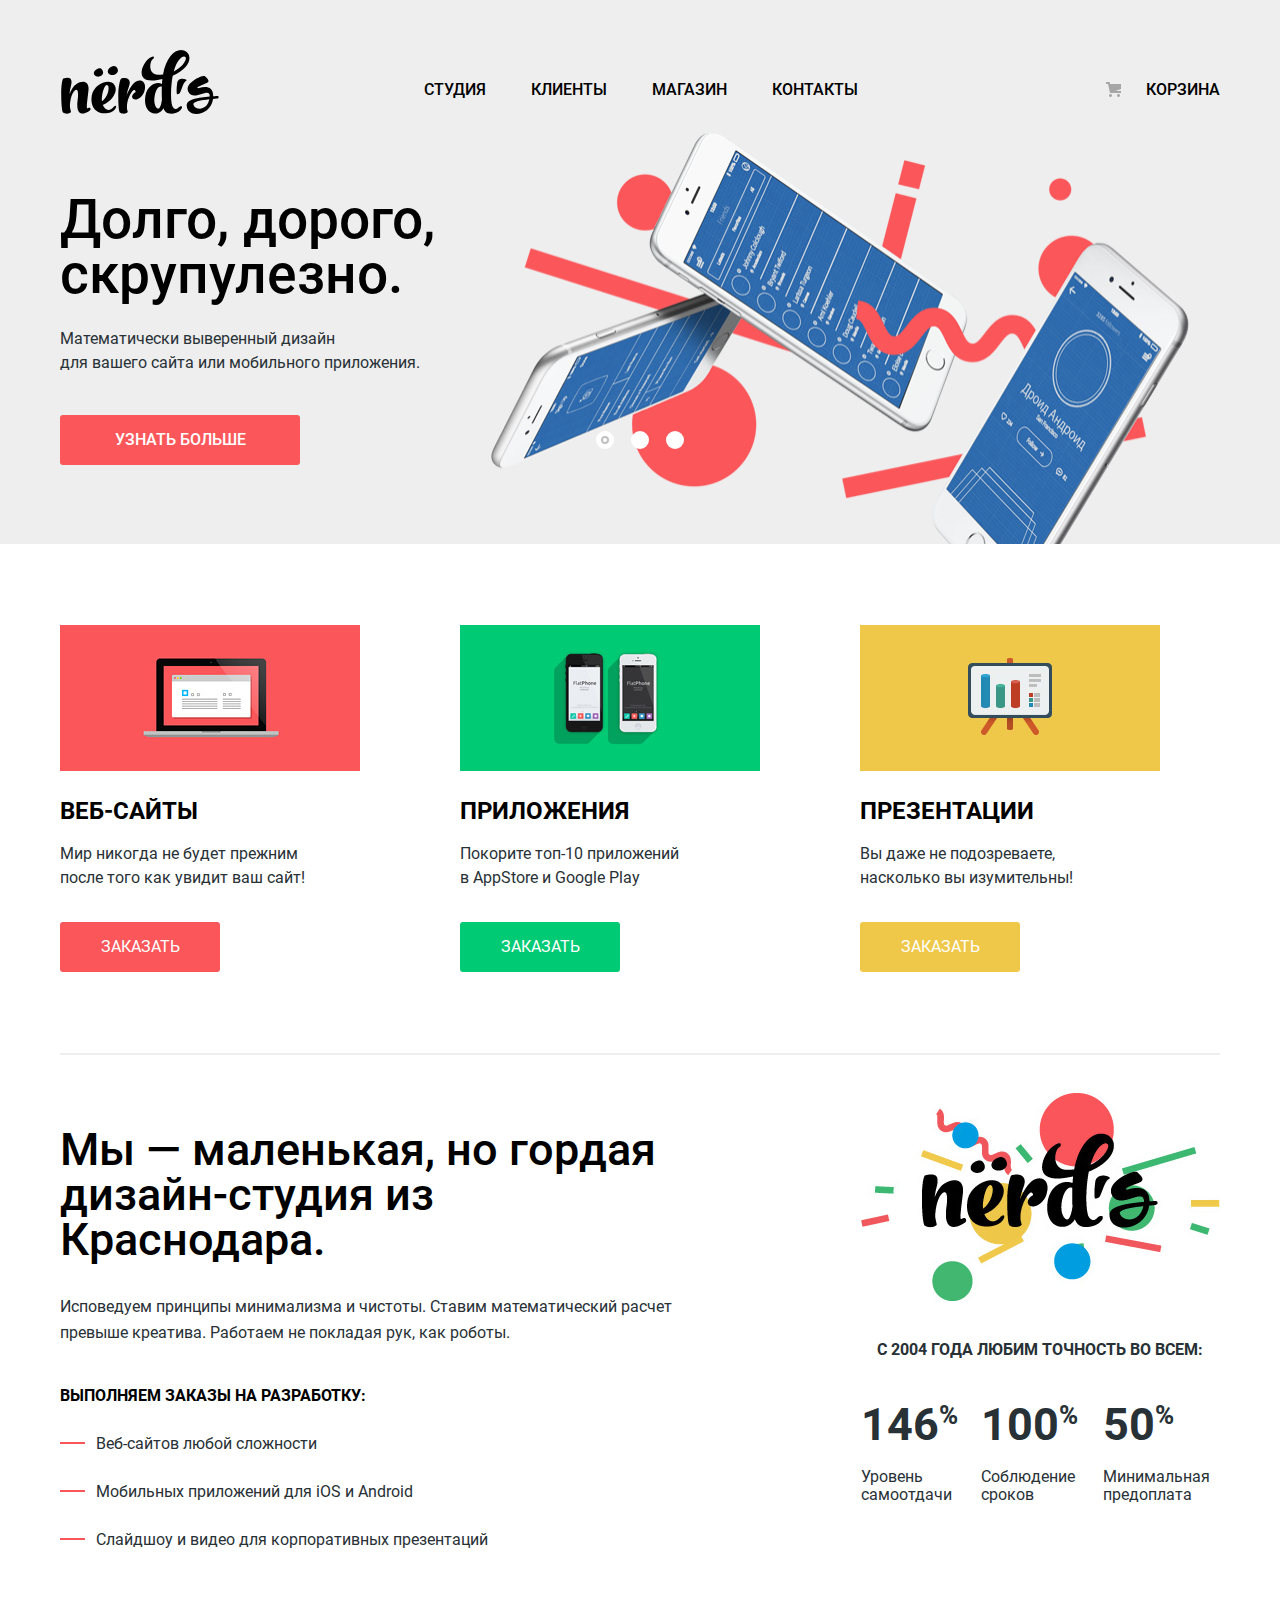
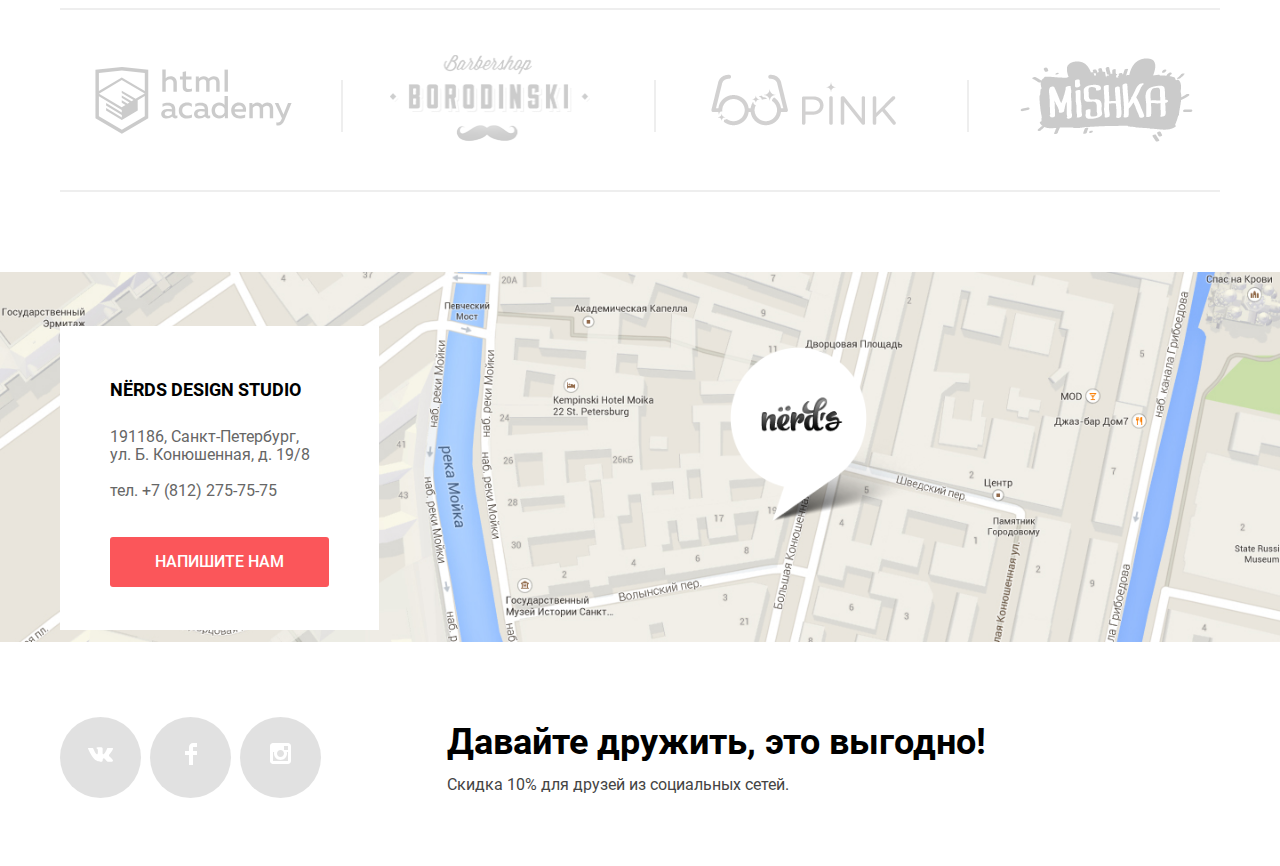
==== index.html @ ed4d8aa2 "Доступная разметка главной страницы (доработка по замечаниям)" ====
<!DOCTYPE html>
<html class="page" lang="ru">

<head>
  <meta charset="utf-8">
  <title>Дизайн-студия Нёрдс</title>
  <link rel="stylesheet" href="css/normalize.css">
  <link rel="stylesheet" href="css/style.css">
  <link rel="icon" href="favicon.ico">
  <link rel="icon" href="img/icons/icon.svg" type="image/svg+xml">
  <link rel="apple-touch-icon" href="img/icons/apple.png">
  <link rel="manifest" href="manifest.webmanifest">

</head>

<body class="page-body">

  <header class="main-header">
    <div class="container">
      <nav class="main-navigation">
        <a class="logo-nerds">
          <img class="logo-nerds-image" src="img/nerds-logo.svg" width="160" height="65"
            alt="Логотип дизайн-студии Нёрдс" />
        </a>
        <ul class="navigation-list">
          <li class="navigation-item">
            <a class="navigation-item-link" href="index.html">Студия</a>
          </li>
          <li class="navigation-item">
            <a class="navigation-item-link" href="blank.html">Клиенты</a>
          </li>
          <li class="navigation-item">
            <a class="navigation-item-link" href="catalog.html">Магазин</a>
          </li>
          <li class="navigation-item">
            <a class="navigation-item-link" href="blank.html">Контакты</a>
          </li>
        </ul>
        <div class="user-basket">
          <a class="navigation-item-link" href="blank.html">
            Корзина
          </a>
        </div>
      </nav>
    </div>
  </header>

  <main class="main-content">
    <h1 class="visually-hidden">Дизайн-студия Нёрдс</h1>
    <div class="feature-wrapper">
      <section class="container feature-container">
        <h2 class="visually-hidden">Преимущества</h2>
        <ul class="feature-list">
          <li class="feature-item">
            <div class="feature-context">
              <p class="feature-motto">
                Долго, дорого, скрупулезно.</p>
              <p class="feature-mission">
                Математически выверенный дизайн <br />
                для вашего сайта или мобильного приложения.</p>
              <div class="feature-button">
                <a class="feature-button-link" href="#">Узнать больше</a>
              </div>
            </div>
            <img class="feature-image" src="img/main/slide1.png" width="760" height="430"
              alt="Смартфоны на фоне красной графики" />
          </li>
          <li class="feature-item visually-hidden">
            <div class="feature-context">
              <p class="feature-motto">
                Любим математику как никто другой</p>
              <p class="feature-mission">
                Никакого креатива, только математические формулы <br />
                для расчета идеальных пропорций</p>
              <div class="feature-button">
                <a class="feature-button-link" href="#">
                  Узнать больше
                </a>
              </div>
            </div>
            <img class="feature-image" src="img/main/slide2.png" width="760" height="430"
              alt="Планшеты на фоне красной графики" />
          </li>
          <li class="feature-item visually-hidden">
            <div class="feature-context">
              <p class="feature-motto">
                Только ночь, только хардкор</p>
              <p class="feature-mission">
                Работать днем, как все? Мы против этого. <br />
                Ближе к полуночи работа только начинается.</p>
              <div class="feature-button">
                <a class="feature-button-link" href="#">
                  Узнать больше
                </a>
              </div>
            </div>
            <img class="feature-image" src="img/main/slide3.png" width="760" height="430"
              alt="Смартфон и планшет на фоне красной графики" />
          </li>
        </ul>
        <div class="slider-control">
          <button class="slider-button slider-button-current" type="button" aria-label="slide1"></button>
          <button class="slider-button" type="button" aria-label="slide2"></button>
          <button class="slider-button" type="button" aria-label="slide3"></button>
        </div>
      </section>
    </div>
    <section class="services container">
      <h2 class="visually-hidden">Наши услуги</h2>
      <ul class="service-list">
        <li class="service-item">
          <img class="service-image" src="img/main/illustration-1.png" width="300" height="146"
            alt="Монитор на красном фоне" />
          <h3 class="service-item-title">Веб-сайты</h3>
          <p class="service-result">
            Мир никогда не будет прежним <br />
            после того как увидит ваш сайт!</p>
          <a class="servise-button service-button-red" href="#">
            Заказать
          </a>
        </li>
        <li class="service-item">
          <img class="service-image" src="img/main/illustration-2.png" width="300" height="146"
            alt="Смартфоны на зеленом фоне" />
          <h3 class="service-item-title">Приложения</h3>
          <p class="service-result">
            Покорите топ-10 приложений <br />
            в AppStore и Google Play</p>
          <a class="servise-button service-button-green" href="#">
            Заказать
          </a>
        </li>
        <li class="service-item">
          <img class="service-image" src="img/main/illustration-3.png" width="300" height="146"
            alt="Флипчарт на желтом фоне" />
          <h3 class="service-item-title">Презентации</h3>
          <p class="service-result">
            Вы даже не подозреваете,<br />
            насколько вы изумительны!
          </p>
          <a class="servise-button service-button-yellow" href="#">
            Заказать
          </a>
        </li>
      </ul>
    </section>
    <section class="about-us container">
      <h2 class="visually-hidden">О нас</h2>
      <div class="about-us-information">
        <p class="about-us-discription">
          Мы — маленькая, но гордая дизайн-студия из Краснодара.</p>
        <p class="about-us-principles">
          Исповедуем принципы минимализма и чистоты. Ставим математический расчет
          превыше креатива. Работаем не покладая рук, как роботы.</p>
        <h2 class="about-us-services-title">Выполняем заказы на разработку:</h2>
        <ul class="about-us-service-list">
          <li class="about-us-service-item">
            Веб-сайтов любой сложности</li>
          <li class="about-us-service-item">
            Мобильных приложений для iOS и Android</li>
          <li class="about-us-service-item">
            Слайдшоу и видео для корпоративных презентаций</li>
        </ul>
      </div>
      <div class="assurances">
        <h2 class="visually-hidden">Мы гарантируем</h2>
        <img class="assurances-image" src="img/main/nerds-illustration.png" width="360" height="208"
          alt="Nёrds на фоне разноцветных блоков" />
        <table class="assurances-table">
          <caption class="assurances-legend">
            С 2004 года любим точность во всем:
          </caption>
          <tr class="assurances-value">
            <td>146<span class="assurances-sup">%</span></td>
            <td>100<span class="assurances-sup">%</span></td>
            <td>50<span class="assurances-sup">%</span></td>
          </tr>
          <tr class="assurances-item">
            <td>Уровень самоотдачи</td>
            <td>Соблюдение сроков</td>
            <td>Минимальная предоплата</td>
          </tr>
        </table>
      </div>
    </section>
    <section class="partners container">
      <h2 class="visually-hidden">Наши партнёры</h2>
      <ul class="partners-list">
        <li class="partners-item">
          <a class="logo-partners" href="https://htmlacademy.ru/intensive/htmlcss"><img src="img/main/logo_1.svg"
              width="199" height="67" alt="Логотип HTMLAcademy" />
          </a>
        </li>
        <li class="partners-item">
          <a class="logo-partners" href="#"><img src="img/main/logo-2.jpg" width="200" height="90"
              alt="Логотип Barbershop" />
          </a>
        </li>
        <li class="partners-item">
          <a class="logo-partners" href="#"><img src="img/main/logo-3.jpg" width="185" height="52"
              alt="Логотип Pink App" />
          </a>
        </li>
        <li class="partners-item">
          <a class="logo-partners" href="#"><img src="img/main/logo-4.jpg" width="173" height="84"
              alt="Логотип Mishka" />
          </a>
        </li>
      </ul>
    </section>
  </main>

  <footer class="page-footer">
    <section class="map">
      <h2 class="visually-hidden">Как нас найти</h2>
      <div class="container map-contacts">
        <div class="contacts">
          <h3 class="contacts-title">Nёrds Design Studio</h3>
          <address class="contacts-adress">
            191186, Санкт-Петербург,<br /> ул. Б. Конюшенная, д. 19/8
          </address>
          <a class="contacts-phone-number" href="tel:+78122757575">
            тел. +7 (812) 275-75-75
          </a>
          <div class="contacts-button">
            <a class="contacts-button-link" href="#">
              Напишите нам
            </a>
          </div>
        </div>
      </div>
      <div class="map-image-wrapper">
        <img class="map-image-view" src="img/main/map.png" width="1440" height="416"
          alt="191186 Санкт-Петербург, ул. Б. Конюшенная, д. 19/8" />
        <img class="map-image-marker" src="img/main/map-marker.png" width="231" height="190"
          alt="Маркер местоположения" />
      </div>
    </section>
    <section class="friendship container">
      <ul class="social-list">
        <li class="social-item">
          <div class="social-icon-wrapper">
            <a class="social-icon" href="#">
              <img src="img/main/vk-icon.svg" width="26" height="15" alt="VKontakte" />
            </a>
          </div>
        </li>
        <li class="social-item">
          <div class="social-icon-wrapper">
            <a class="social-icon" href="#">
              <img src="img/main/fb-icon.svg" width="12" height="22" alt="Facebook" />
            </a>
          </div>
        </li>
        <li class="social-item">
          <div class="social-icon-wrapper">
            <a class="social-icon" href="#">
              <img src="img/main/insta-icon.svg" width="21" height="21" alt="Instagram" />
            </a>
          </div>
        </li>
      </ul>
      <div class="friendship-offer">
        <h2 class="visually-hidden">Давайте дружить!</h2>
        <p class="friendship-motto">
          Давайте дружить, это выгодно!</p>
        <p class="friendship-discount">
          Скидка 10% для друзей из социальных сетей.</p>
      </div>
    </section>
  </footer>

  <section class="modal modal-feedback visually-hidden">
    <h2 class="feedback-title">Напишите нам</h2>
    <form class="feedback-form" method="post" action="#">
      <p class="feedback-item">
        <label for="feedback-name" class="label-feedback-field">
          Ваше имя:
        </label>
        <input class="feedback-field" type="text" name="name" id="feedback-name" placeholder="Имя Фамилия" />
      </p>
      <p class="feedback-item">
        <label for="feedback-email" class="label-feedback-field">
          Ваш email:</label>
        <input class="feedback-field" type="email" name="email" id="feedback-email" placeholder="email@example.com" />
      </p>
      <label for="feedback-letter" class="label-feedback-field">
        Текст письма:
      </label>
      <textarea class="feedback-textarea" name="feedback-text" id="feedback-letter">
        В свободной форме
      </textarea>
      <input class="button-feedback-send" type="submit" value="Отправить">
    </form>
    <button class="modal-close" type="button">
      <span class="visually-hidden">
        Закрыть
      </span>
    </button>
  </section>

</body>

</html>
---- css/style.css ----
@font-face {
  font-family: Roboto;
  src: url("../fonts/roboto.woff2")format("woff2"), url("../fonts/roboto.woff")format("woff");
  font-weight: 400;
  font-style: normal;
}

@font-face {
  font-family: Roboto;
  src: url("../fonts/robotobold.woff2")format("woff2"), url("../fonts/robotobold.woff")format("woff");
  font-weight: 700;
  font-style: normal;
}

@font-face {
  font-family: Roboto;
  src: url("../fonts/robotomedium.woff2")format("woff2"), url("../fonts/robotomedium.woff")format("woff");
  font-weight: 500;
  font-style: normal;
}

/*variables*/

:root {
  --basic-black: #000000;
  --basic-white: #ffffff;

  --basic-grey: #eeeeee;
  --main-content: #283136;
  --footer-content: #444444;
  --map-content: #666666;
  --selection-grey: #4d4d4d;
  --hover-grey: #dfdfdf;
  --active-grey: #d5d5d5;
  --icon-social: #e1e1e1;
  --icon-grey: #a6a6a6;
  --icon-active-grey: #231f20;
  --active-item: #dbdbdb;
  --shaddow-grey: #d7dcdf;
  --forms-grey: #d7dcde;
  --forms-grey-hover: #b4b9bb;
  --dark-shaddow-grey: #ababab;
  --button-border-grey: #c1c1c1;
  --background-grey: #f2f2f2;


  --basic-black-opacity-06: rgba(0, 0, 0, 0.6);
  --basic-black-opacity-03: rgba(0, 0, 0, 0.3);
  --basic-black-opacity-01: rgba(0, 0, 0, 0.1);
  --basic-white-opacity-06: rgba(255, 255, 255, 0.6);
  --basic-white-opacity-03: rgba(255, 255, 255, 0.3);
  --selection-grey-opacity-01: rgba(77, 77, 77, 0.1);
  --selection-grey-opacity-04: rgba(77, 77, 77, 0.4);
  --selection-grey-opacity-012: rgba(77, 77, 77, 0.12);
  --main-content-opaciti-04: rgba(40, 49, 54, 0.4);
  --button-shaddow: rgba(0, 1, 1, 0.1);
  --popup-shaddow: rgba(0, 0, 0, 0.4);
  --filter-shaddow: rgba(0, 0, 0, 0.15);

  --basic-red: #fb565a;
  --hover-red: #e74246;
  --active-red: #d7373b;

  --basic-green: #00ca74;
  --hover-green: #00bc6c;
  --active-green: #00aa62;

  --basic-yellow: #efc849;
  --hover-yellow: #eab534;
  --active-yellow: #e5a722;
}

/*global*/

.page {
  height: 100%;
}

.page-body {
  font-family: Roboto, Arial, sans-serif;
  font-size: 16px;
  line-height: 24px;
  font-weight: 400;
  color: var(--main-content);
  min-height: 100%;
  background-color: var(--basic-white);
  display: grid;
  grid-template-rows: min-content 1fr min-content;
  align-content: start;
}

.container {
  width: 1160px;
  margin: 0 auto;
  padding: 0;
  position: relative;
}

.visually-hidden {
  position: absolute;
  width: 1px;
  height: 1px;
  margin: -1px;
  border: 0;
  padding: 0;
  white-space: nowrap;
  clip-path: inset(100%);
  clip: rect(0 0 0 0);
  overflow: hidden;
}

.invisible {
  display: none;
}

/*header*/

.main-header {
  background-color: var(--basic-grey);
}
.main-navigation {
  display: flex;
  flex-wrap: wrap;
  justify-content: space-between;
  min-height: 110px;
  font-weight: 500;
  font-size: 16px;
  line-height: 30px;
  text-transform: uppercase;
  text-decoration: none;
  color: var(--basic-black);
}

.logo-nerds {
  object-fit: contain;
  padding-top: 49px;
}

.logo-nerds-image {
  display: block;
  margin: 0;
  padding: 0;
}

.logo-nerds:hover {
  opacity: 0.7;
}

.logo-nerds:active {
  opacity: 0.3;
}

.navigation-list {
  list-style: none;
  padding: 0;
  margin: 0;
  display: flex;
  flex-wrap: wrap;
  min-width: 440px;
  justify-content: center;
}

.navigation-item {
  display: flex;
  margin-top: 75px;
  margin-right: 45px;
  height: 30px;
  padding-bottom: 13px;
  position: relative;
  box-sizing: border-box;
}

.user-basket {
  display: flex;
  margin-top: 75px;
  position: relative;
  padding-left: 40px;
}

.navigation-item-current {
  border-bottom: 2px solid var(--basic-red);
}

.navigation-item-link {
  text-decoration: inherit;
  color: inherit;
}

.navigation-item-link:hover {
  color: var(--basic-red);
}

.navigation-item-link:active {
  color: var(--basic-black);
  opacity: 0.3;
}

.user-basket::before {
  content: "";
  display: block;
  width: 15px;
  height: 15px;
  background-image: url("../img/main/basket-icon.svg");
  background-repeat: no-repeat;
  position: absolute;
  left: 0;
  top: 7px;
}

/*footer*/

.map-contacts {
  position: relative;
  z-index: 3;
}
.contacts {
  position: absolute;
  width: 219px;
  height: 208px;
  background-color: var(--basic-white);
  margin: 54px 0px;
  padding: 49px 50px 47px;
  line-height: 18px;
}

.contacts-title {
  color: var(--basic-black);
  font-weight: 700;
  font-size: 18px;
  line-height: 30px;
  text-transform: uppercase;
  margin: 0;
}

.contacts-adress {
  font-family: inherit;
  font-style: inherit;
  font-weight: inherit;
  font-size: inherit;
  margin: 23px 0 18px;
  color: var(--map-content);
}

.contacts-phone-number {
  color: var(--map-content);
  text-decoration: none;
}

.contacts-button {
  width: 219px;
  height: 50px;
  background-color: var(--basic-red);
  border-radius: 3px;
  display: flex;
  justify-content: center;
  align-items: center;
  margin: 37px 0 47px;
}

.contacts-button-link {
  font-weight: 500;
  line-height: 18px;
  color: var(--basic-white);
  text-decoration: none;
  text-transform: uppercase;
}

.contacts-button:hover {
  background-color: var(--hover-red);
}

.contacts-button:active {
  background-color: var(--active-red);
  box-shadow: inset 0px 3px 0px var(--button-shaddow);
}

.contacts-button:active .contacts-button-link {
  opacity: 0.3;
}

.map-image-view {
  width: 100%;
  height: auto;
}

.map-image-wrapper {
  position: relative;
}

.map-image-marker {
  width: 16%;
  height: 46%;
  position: absolute;
  z-index: 5;
  left: 57%;
  top: 20%;
}

.friendship {
  min-height: 217px;
  display: grid;
  grid-template-columns: 1fr 2fr;
}

.social-list {
  list-style: none;
  margin: 0;
  padding: 68px 0;
  display: flex;
  justify-content: flex-start;
  align-items: center;
}

.social-icon-wrapper {
  width: 81px;
  height: 81px;
  margin-right: 9px;
  border-radius: 50%;
  background-image: linear-gradient(0deg, var(--icon-social), var(--icon-social));
  display: flex;
  justify-content: center;
  align-items: center;
}

.social-icon-wrapper:hover {
  background-image: linear-gradient(0deg, var(--hover-red), var(--hover-red));
}

.social-icon-wrapper:active {
  background-image:linear-gradient(0deg, var(--active-red), var(--active-red));
  box-shadow: inset 0px 3px 0px var(--button-shaddow);
}

.social-icon-wrapper:active .social-icon {
  opacity: 0.3;
}

.friendship-motto {
  color: var(--basic-black);
  font-weight: 700;
  font-size: 36px;
  line-height: 36px;
  margin: 75px 0 10px;
}

.friendship-discount {
  color: var(--footer-content);
  line-height: 18px;
}

/*modal*/

.modal {
  position: fixed;
  top: 0;
  right: 0;
  bottom: 0;
  left: 0;
  margin: auto;
  color: var(--footer-content);
  background-color: var(--basic-white);
  box-shadow: 0px 20px 40px var(--popup-shaddow);
  z-index: 15;
  box-shadow: 0px 20px 40px var(--popup-shaddow);
  width: 30%;
  height: 30%;
}

/*modal-feedback*/

.modal-feedback {
  width: 960px;
  height: 590px;
  bottom: 180px;
  top: auto;
}

.feedback-title {
  font-weight: 700;
  font-size: 45px;
  line-height: 53px;
  color: var(--basic-black);
  margin: 63px 0 37px 100px;
}

.feedback-form {
  margin: 0 99px 84px 100px;
  display: flex;
  flex-wrap: wrap;
  position: relative;
}

.feedback-item {
  width: 360px;
  height: 77px;
  margin: 0 40px 34px 0;
  display: flex;
  flex-wrap: wrap;
}

.feedback-item:nth-child(even) {
  margin-right: 0;
}

.label-feedback-field {
  font-family: inherit;
  font-size: inherit;
  font-weight: 700;
  line-height: 18px;
  color: var(--basic-black);
  margin-bottom: 9px;
}

.feedback-field {
  width: 360px;
  height: 50px;
  padding-left: 16px;
}

.feedback-textarea {
  width: 760px;
  height: 118px;
  padding: 16px;
}

.feedback-field, .feedback-textarea {
  color: var(--footer-content);
  opacity: 0.5;
  border: 2px solid var(--forms-grey);
  box-sizing: border-box;
  border-radius: 3px;
}

.feedback-field:hover,
.feedback-textarea:hover {
  border-color: var(--forms-grey-hover);
  opacity: 0.5;
}

.feedback-field:focus,
.feedback-textarea:focus {
  border-color: var(--basic-black);
  opacity: 1;
}

.feedback-field:invalid,
.feedback-textarea:invalid {
  border-color: var(--hover-red);
  color: var(--hover-red);
  opacity: 1;
}

.button-feedback-send {
  width: 259px;
  height: 50px;
  background-color: var(--basic-red);
  border: none;
  border-radius: 3px;
  display: flex;
  justify-content: center;
  margin-top: 47px;
  font-weight: 500;
  color: var(--basic-white);
  text-transform: uppercase;
}

.button-feedback-send:hover {
  border: none;
  background-color: var(--hover-red);
}

.button-feedback-send:active {
  border: none;
  background-color: var(--active-red);
  box-shadow: inset 0px 3px 0px var(--button-shaddow);
}

.modal-close {
  width: 21px;
  height: 21px;
  position: absolute;
  top: 54px;
  right: 90px;
  border: none;
  background-color: var(--basic-white);
  background-image: url("../img/main/close-cross.svg");
  opacity: 0.3;
}

.modal-close:hover {
  opacity: 1;
}

.modal-close:active {
  opacity: 0.3;
}

/*main-page*/

/*section-feature*/

.feature-wrapper {
  background-color: var(--basic-grey);
}

.feature-list {
  list-style: none;
  margin: 0;
  padding: 0;
}

.feature-item {
  display: grid;
  grid-template-columns: 397px 760px;
}

.feature-context {
  z-index: 5;
}

.feature-motto {
  width: 520px;
  height: 110px;
  color: var(--basic-black);
  font-weight: 500;
  font-size: 55px;
  line-height: 55px;
  margin-top: 78px;
  margin-bottom: 25px;
}

.feature-mission {
  width: 420px;
}

.feature-button {
  width: 240px;
  height: 50px;
  border-radius: 3px;
  display: flex;
  color: var(--basic-white);
  text-transform: uppercase;
  background-color: var(--basic-red);
  margin-top: 40px;
}

.feature-button:hover {
  background-color: var(--hover-red);
}

.feature-button:active {
  background-color: var(--active-red);
  box-shadow: inset 0px 3px 0px var(--button-shaddow);
}

.feature-button:active .feature-button-link {
  opacity: 0.3;
}

.feature-button-link {
  font-weight: 500;
  line-height: 18px;
  color: var(--basic-white);
  text-decoration: none;
  margin: auto;
}

.feature-image {
  display: block;
}

.slider-control {
  display: flex;
  flex-wrap: wrap;
  position: absolute;
  left: 536px;
  bottom: 95px;
  min-width: 88px;
  height: 18px;
}

.slider-button {
  width: 18px;
  height: 18px;
  border-radius: 50%;
  display: flex;
  background-color: var(--basic-white);
  border: none;
  border-radius: 50%;
  cursor: pointer;
  border-radius: 50%;
  cursor: pointer;
  margin-right: 17px;
  padding: 0;
}

.slider-button-current::before {
  content: "";
  width: 8px;
  height: 8px;
  border: 2px solid var(--button-border-grey);
  box-sizing: border-box;
  border-radius: 50%;
  margin: auto;
}

/*section-services*/

.services {
  padding: 81px 0;
  border-bottom: 2px solid var(--basic-grey);
}

.service-list {
  list-style: none;
  margin: 0;
  padding: 0;
  display: grid;
  column-gap: 40px;
  grid-template-columns: 1fr 1fr 1fr;
}

.service-item-title {
  color: var(--basic-black);
  font-weight: 700;
  font-size: 24px;
  line-height: 30px;
  text-transform: uppercase;
  margin: 18px 0 16px;
}

.service-result {
  width: 255px;
  height: 48px;
}

.servise-button {
  width: 160px;
  height: 50px;
  margin-top: 32px;
  border-radius: 3px;
  display: flex;
  color: var(--basic-white);
  text-transform: uppercase;
  text-decoration: none;
  justify-content: center;
  align-items: center;
}

.service-button-red {
  background-color: var(--basic-red);
}

.service-button-red:hover {
  background-color: var(--hover-red);
}

.service-button-red:active {
  background-color: var(--active-red);
  color: var(--basic-white-opacity-03);
  box-shadow: inset 0px 3px 0px var(--button-shaddow);
}

.service-button-green {
  background-color: var(--basic-green);
}

.service-button-green:hover {
  background-color: var(--hover-green);
}

.service-button-green:active {
  background-color: var(--active-green);
  color: var(--basic-white-opacity-03);
  box-shadow: inset 0px 3px 0px var(--button-shaddow);
}

.service-button-yellow {
  background-color: var(--basic-yellow);
}

.service-button-yellow:hover {
  background-color: var(--hover-yellow);
}

.service-button-yellow:active {
  background-color: var(--active-yellow);
  color: var(--basic-white-opacity-03);
  box-shadow: inset 0px 3px 0px var(--button-shaddow);
}

/*section-about-us*/

.about-us {
  display: grid;
  grid-template-columns: 650px 360px;
  column-gap: 150px;
  border-bottom: 2px solid var(--basic-grey);
}

.about-us-information {
  padding: 72px 0 32px;
}

.about-us-discription {
  font-weight: 500;
  font-size: 45px;
  line-height: 45px;
  color: var(--basic-black);
  margin: 0;
}

.about-us-principles {
  width: 646px;
  margin-top: 32px;
  line-height: 26px;
}

.about-us-services-title {
  font-weight: 700;
  text-transform: uppercase;
  font-size: inherit;
  line-height: inherit;
  color: var(--basic-black);
  margin: 38px 0 24px;
}

.about-us-service-list {
  list-style: none;
  margin: 0;
  padding: 0;
}

.about-us-service-item {
  position: relative;
  margin-left: 36px;
  margin-bottom: 24px;
}

.about-us-service-item::before {
  content: "";
  display: block;
  width: 25px;
  height: 2px;
  background-color: var(--basic-red);
  position: absolute;
  left: -36px;
  top: 10px;
}

.assurances {
  padding: 38px 0 74px;
}

.assurances-table {
  border-collapse: collapse;
}

.assurances-table td:nth-child(2){
  padding-left: 16px;
}

.assurances-table td:nth-child(3){
  padding-left: 20px;}

.assurances-item td {
  padding-top: 10px;
}

.assurances-legend {
  font-weight: 700;
  text-transform: uppercase;
  margin: 30px 0 30px;
}

.assurances-value {
  font-weight: 700;
  font-size: 45px;
  line-height: 64px;
}

.assurances-sup {
  vertical-align: super;
  font-size: 26px;
  line-height: 40px;
}

.assurances-item {
  line-height: 18px;
}

/*section-partners*/

.partners {
  border-bottom: 2px solid var(--basic-grey);
  margin-bottom: 80px;
}


.partners-list {
  list-style: none;
  margin: 0;
  padding: 0;
  display: grid;
  grid-template-columns: 266px 298px 298px 279px;
  grid-template-rows: 180px;
  column-gap: 15px;
}

.partners-item {
  display: flex;
  position: relative;

}

.logo-partners img {
  display: block;
}

.logo-partners {
  margin: auto;
  opacity: 0.2;
}

.logo-partners:hover {
  opacity: 1;
}

.logo-partners:active {
  opacity: 0.1;
}

.partners-item:not(:first-child)::before {
  content: "";
  display: block;
  width: 2px;
  height: 52px;
  background-color: var(--basic-grey);
  margin: auto;
  position: absolute;
  top: 70px
}


/*catalog-page*/

.catalog-title {
  background-color: var(--basic-grey);
  margin: 0;
  text-align: center;
  padding-top: 72px;
  padding-bottom: 108px;
  font-weight: 500;
  font-size: 55px;
  line-height: 55px;
  color: var(--basic-black);
}

.catalog-wrapper {
  display: grid;
  grid-template-columns: auto 760px;
}

/*section-filtres*/

.filters {
  grid-row: 1 /3;
  width: 260px;
}

.filter-field {
  border: none;
  margin: 0;
  padding: 0;
}

.filter-title {
font-weight: 700;
font-size: 18px;
line-height: 30px;
text-transform: uppercase;
color: var(--basic-black);
margin: 0;
padding: 0;
}

.filter-price {
  margin-top: 55px;
  display: flex;
  flex-wrap: wrap;
}

.price-range {
  width: 260px;
  height: 80px;
  margin: 48px 0 14px;
  background-color: var(--basic-grey);
  border-radius: 3px;
  position: relative;
}

.price-scale {
  width: 205px;
  height: 2px;
  background-color: var(--shaddow-grey);
  position: absolute;
  left: 33px;
  top: 39px;
}

.price-bar {
  width: 138px;
  height: 2px;
  background-color: var(--basic-green);
}

.toggle {
  width: 4px;
  height: 4px;
  background-color: var(--icon-grey);
  border: 8px solid var(--basic-white);
  border-radius: 50%;
  box-shadow: 0px 2px 1px var(--filter-shaddow);
  position: absolute;
  top: 30px;
  cursor: pointer;
}

.toggle-min {
  left: 18px;
}

.toggle-max {
  left: 160px;
}

.price-controls {
  margin-top: 14px;
  line-height: 22px;
  text-transform: uppercase;
  display: flex;
  justify-content: space-between;
  width: 100%;
}

.min-price,
.max-price {
  width: 80px;
  height: 38px;
  background-color: var(--basic-grey);
  border-radius: 3px;
  margin-left: 11px;
  text-align: center;
  border: 1px solid var(--basic-grey);
}

.filter-list {
  list-style: none;
  margin: 0;
  padding: 0;
  margin-top: 16px;
}

.filter-item {
  margin-left: 36px;
  margin-bottom: 20px;
  line-height: 20px;
  position: relative;
}

.filter-grid {
  margin-top: 54px;
}

.filter-features {
  margin-top: 27px;
}

.input-switch-radio + label::before {
  content: "";
  width: 25px;
  height: 25px;
  color: var(--selection-grey);
  opacity: 0.4;
  border: 4px solid var(--selection-grey);
  box-sizing: border-box;
  border-radius: 50%;
  position: absolute;
  left: -36px;
  top: -3px;
}

.input-switch-radio:checked + label::after {
  content: "";
  width: 9px;
  height: 9px;
  background-color: var(--selection-grey);
  opacity: 0.4;
  border-radius: 50%;
  position: absolute;
  left: -28px;
  top: 5px;
}

.input-switch-checkbox + label::before {
  content: "";
  width: 23px;
  height: 23px;
  color: var(--selection-grey);
  opacity: 0.4;
  border: 4px solid var(--selection-grey);
  border-radius: 3px;
  box-sizing: border-box;
  position: absolute;
  left: -36px;
  top: -3px;
}

.input-switch-checkbox:checked + label::after {
  content: "";
  width: 20px;
  height: 16px;
  background: url(../img/catalog/checkbox.svg);
  opacity: 0.4;
  position: absolute;
  left: -30px;
  top: -1px;
}

.input-switch:hover + label::before,
 .input-switch:hover + label::before{
  opacity: 1;
}

.input-switch + label {
  cursor: pointer;
}

.input-switch:checked + label::before,
.input-switch:checked + label::after {
  opacity: 0.4;
}

.input-switch:checked:hover + label::before,
.input-switch:checked:hover + label::after {
  opacity: 1;
}

.input-switch:focus + label::before,
.input-switch:focus + label::after {
  opacity: 1;
}

.input-switch:disabled + label  {
  color: var(--selection-grey);
  opacity: 0.3;
}

.filter-template-button {
  width: 100%;
  height: 50px;
  background-color: var(--basic-grey);
  font-weight: 500;
  line-height: 18px;
  text-transform: uppercase;
  color: var(--basic-black);
  border: none;
  border-radius: 3px;
  cursor: pointer;
}

.filter-template-button:hover {
  background-color: var(--hover-grey);
}

.filter-template-button:active {
  background-color: var(--active-grey);
  color: var(--basic-black-opacity-03);
  box-shadow: inset 0px 3px 0px var(--button-shaddow);
}

/*section-sorting*/

.sorting {
  display: flex;
  justify-content: space-between;
  margin: 55px 0 48px;
}
.sorting-title {
  font-weight: 700;
  font-size: 18px;
  line-height: 30px;
  text-transform: uppercase;
  color:  var(--basic-black);
  margin: 0;
  padding: 0;
}

.sorting-list {
  list-style: none;
  margin: 0;
  padding: 0;
  display: flex;
  align-items: center;
  justify-content: flex-start;
}

.sorting-item-type {
  text-decoration: none;
  font-size: 14px;
  line-height: 18px;
  text-transform: uppercase;
  color: var(--basic-black);
  margin-right: 25px;
  opacity: 0.3;
}

.sorting-item-type:hover {
  opacity: 0.6;
}

.sorting-item-type:active, .activ-type {
  opacity: 1;
}

.sorting-item:nth-child(4) {
  padding: 0 18px 0px 22px;
}

.sort-direction .sort-direction-path
{fill: var(--icon-grey);
  opacity: 0.3;
}

.sort-direction:hover .sort-direction-path
{fill: var(--icon-grey);
  opacity: 0.6;
}

.sort-direction:active .sort-direction-path,
.active-direction .sort-direction-path
{
  fill: var(--icon-active-grey);
  opacity: 1;
}

/*section-template*/

.template-list {
  list-style: none;
  margin: 0;
  padding: 0;
  display: flex;
  flex-wrap: wrap;
}

.template-item {
  margin-top: 40px;
  margin-bottom: 30px;
  width: 360px;
  height: 580px;
  position: relative;
}

.template-item:nth-of-type(odd) {
  margin-right: 40px;
}

.template-item-image {
  width: 100%;
  border: 1px solid var(--basic-black-opacity-01);
  display: block;
  box-sizing: border-box;
  background-color: var(--background-grey);
  border-bottom-left-radius: 5px;
  border-bottom-right-radius: 5px;
}

.template-item::before {
  content: "";
  display: block;
  margin: 0;
  padding: 0;
  width: 360px;
  height: 40px;
  background-image: url("../img/catalog/browser.svg");
  background-repeat: no-repeat;
  opacity: 0.12;
  position: absolute;
  top: -40px;
}

.template-item:hover .template-item-image,
.template-item:focus-within .template-item-image {
  border: none;
  filter: drop-shadow(0px 6px 15px rgba(0, 0, 0, 0.25))
}

.template-item:hover::before,
.template-item:focus-within::before {
    opacity: 1;
}

.template-item-info {
  display: none;
}

.template-item:hover .template-item-info,
.template-item:focus-within .template-item-info {
  max-width: 100%;
  max-height: 510px;
  display: block;
  background-color: var(--basic-grey);
  position: absolute;
  left: 0;
  bottom: 0;
  padding: 26px 53px 44px 52px;
  margin-bottom: 2px;
  cursor: default;
  text-align: center;
  line-height: 18px;
  color: var(--map-content);
  overflow: visible auto;
}

.item-info-link {
  text-decoration: none;
}

.template-item-title {
  font-weight: 700;
  font-size: 18px;
  line-height: 30px;
  text-align: center;
  text-transform: uppercase;
  color: var(--basic-black);
  margin: 0;
  margin-bottom: 12px;
}

.template-item-title:hover {
 color: var(--basic-red);
 cursor: pointer;
}

.template-item-title:active {
 color: var(--basic-black);
 opacity: 0.3;
 cursor: pointer;
}

.template-item-text {
  margin: 12px 0 32px;
}

.template-item-button {
  width: 200px;
  height: 50px;
  margin: 32px auto 0;
  background-color: var(--basic-red);
  border: none;
  border-radius: 3px;
  display: flex;
  justify-content: center;
  font-weight: 500;
  color: var(--basic-white);
  text-transform: uppercase;
  cursor: pointer;
}

.template-item-button:hover {
  border: none;
  background-color: var(--hover-red);
}

.template-item-button:active {
  border: none;
  background-color: var(--active-red);
  box-shadow: inset 0px 3px 0px var(--button-shaddow);
}

/*pagination*/

.pagination-list {
  list-style: none;
  display: flex;
  flex-wrap: wrap;
  margin: 25px 0 60px;
  padding: 0;
}

.pagination-item {
  width: 50px;
  height: 50px;
  margin-right: 11px;
  text-align: center;
  background-color: var(--basic-grey);
  border-radius: 3px;
  display: flex;
  cursor: pointer;
}

.pagination-item-next {
  width: 260px;
  margin-right: 0;
}

.page-current {
  border: 3px solid var(--active-item);
  box-sizing: border-box;
  background-color: var(--basic-white);
}

.pagination-link {
  margin: auto;
  text-decoration: none;
  text-transform: uppercase;
  color: var(--basic-black);
  font-weight: 500;
  line-height: 18px;
}

.pagination-item:hover {
  background-color: var(--hover-grey);
}

.pagination-item:active {
  background: var(--active-grey);
  box-shadow: inset 0px 3px 0px var(--button-shaddow);
}

.pagination-item:active .pagination-link {
  opacity: 0.3;
}

/*
* {
  outline: 1px solid rgba(255, 0, 0, 0.3);
}

*/
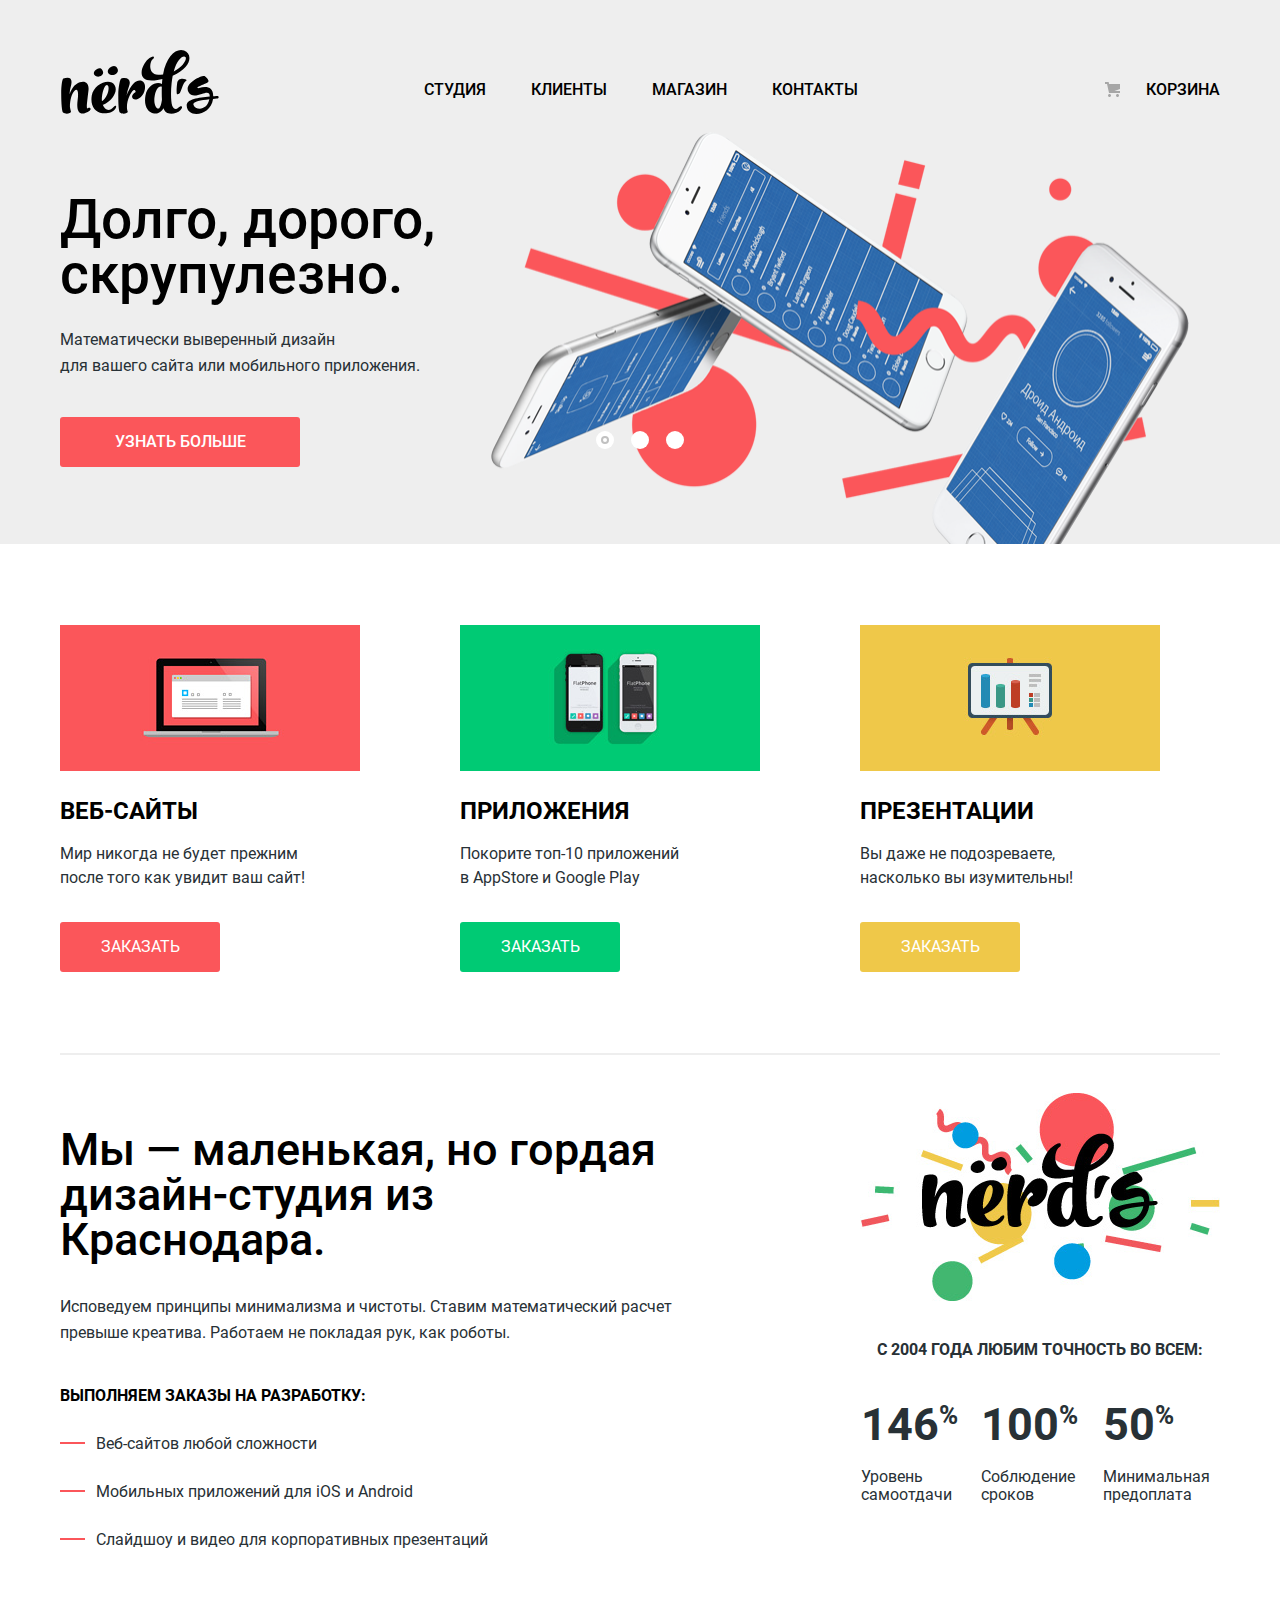
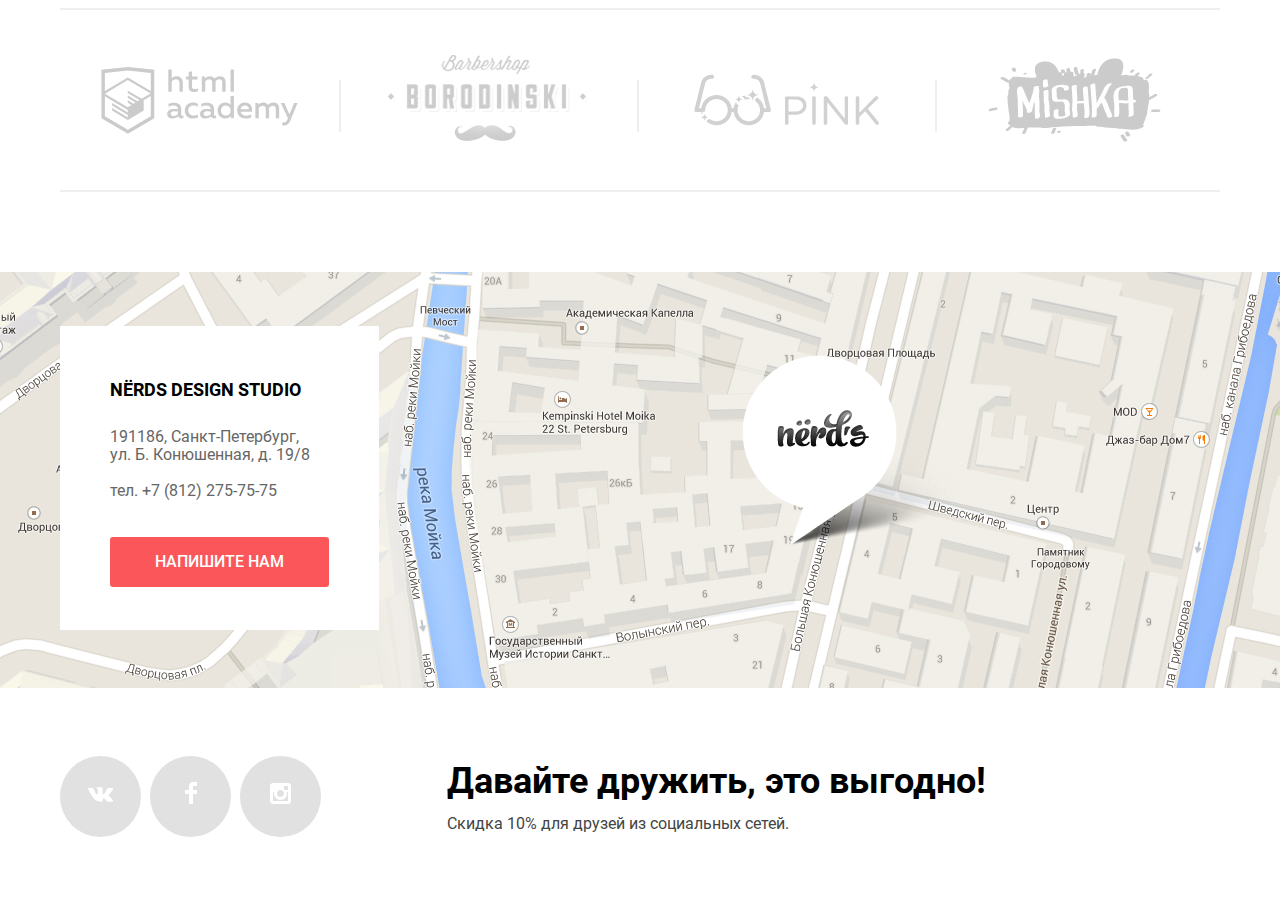
==== commit 2ab6f848: "Доступная разметка внутренней страницы" ====
--- a/index.html
+++ b/index.html
@@ -33,14 +33,15 @@
             <a class="navigation-item-link" href="catalog.html">Магазин</a>
           </li>
           <li class="navigation-item">
-            <a class="navigation-item-link" href="blank.html">Контакты</a>
-          </li>
+            <a class="navigation-item-link" href="blank.html">Контакты</a></li>
         </ul>
-        <div class="user-basket">
-          <a class="navigation-item-link" href="blank.html">
-            Корзина
-          </a>
-        </div>
+        <ul class="navigation-list-user ">
+          <li class="navigation-item navigation-item-user">
+            <a class="navigation-item-link" href="blank.html">
+              Корзина
+            </a>
+          </li>
+        </ul>
       </nav>
     </div>
   </header>
@@ -241,21 +242,21 @@
         <li class="social-item">
           <div class="social-icon-wrapper">
             <a class="social-icon" href="#">
-              <img src="img/main/vk-icon.svg" width="26" height="15" alt="VKontakte" />
+              <img src="img/main/vk-icon.svg" width="26" height="15" alt="ВКонтакте" />
             </a>
           </div>
         </li>
         <li class="social-item">
           <div class="social-icon-wrapper">
             <a class="social-icon" href="#">
-              <img src="img/main/fb-icon.svg" width="12" height="22" alt="Facebook" />
+              <img src="img/main/fb-icon.svg" width="12" height="22" alt="Фейсбук" />
             </a>
           </div>
         </li>
         <li class="social-item">
           <div class="social-icon-wrapper">
             <a class="social-icon" href="#">
-              <img src="img/main/insta-icon.svg" width="21" height="21" alt="Instagram" />
+              <img src="img/main/insta-icon.svg" width="21" height="21" alt="Инстаграм" />
             </a>
           </div>
         </li>
@@ -285,9 +286,8 @@
         <input class="feedback-field" type="email" name="email" id="feedback-email" placeholder="email@example.com" />
       </p>
       <label for="feedback-letter" class="label-feedback-field">
-        Текст письма:
       </label>
-      <textarea class="feedback-textarea" name="feedback-text" id="feedback-letter">
+      <textarea class="feedback-textarea" name="feedback-text" id="feedback-letter" placeholder="Текст письма:">
         В свободной форме
       </textarea>
       <input class="button-feedback-send" type="submit" value="Отправить">
--- a/css/style.css
+++ b/css/style.css
@@ -122,9 +122,8 @@
   display: flex;
   flex-wrap: wrap;
   justify-content: space-between;
-  min-height: 110px;
+  min-height: 114px;
   font-weight: 500;
-  font-size: 16px;
   line-height: 30px;
   text-transform: uppercase;
   text-decoration: none;
@@ -132,14 +131,8 @@
 }
 
 .logo-nerds {
-  object-fit: contain;
-  padding-top: 49px;
-}
-
-.logo-nerds-image {
-  display: block;
-  margin: 0;
-  padding: 0;
+display: flex;
+align-items: flex-end;
 }
 
 .logo-nerds:hover {
@@ -154,31 +147,51 @@
   list-style: none;
   padding: 0;
   margin: 0;
+  padding-top: 75px;
   display: flex;
   flex-wrap: wrap;
   min-width: 440px;
+  max-width: 885px;
   justify-content: center;
 }
 
 .navigation-item {
   display: flex;
-  margin-top: 75px;
   margin-right: 45px;
-  height: 30px;
-  padding-bottom: 13px;
   position: relative;
-  box-sizing: border-box;
-}
-
-.user-basket {
-  display: flex;
-  margin-top: 75px;
-  position: relative;
-  padding-left: 40px;
-}
-
+}
+
+.navigation-item-user {
+  margin-right: 0px;
+  margin-left: 40px;
+}
+
+.navigation-list-user {
+  list-style: none;
+  padding: 0;
+  margin: 0;
+  padding-top: 75px;
+  display: flex;
+  flex-wrap: wrap;
+  justify-content: center;
+}
+
+/*
 .navigation-item-current {
-  border-bottom: 2px solid var(--basic-red);
+  border-bottom: 3px solid var(--basic-red);
+}
+*/
+
+.navigation-item-current::before {
+  content: "";
+  width: 74px;
+  height: 3px;
+  display: block;
+  background-color: var(--basic-red);
+  position: absolute;
+  bottom: -6px;
+  left: 1px;
+
 }
 
 .navigation-item-link {
@@ -195,7 +208,7 @@
   opacity: 0.3;
 }
 
-.user-basket::before {
+.navigation-item-user::before {
   content: "";
   display: block;
   width: 15px;
@@ -203,7 +216,7 @@
   background-image: url("../img/main/basket-icon.svg");
   background-repeat: no-repeat;
   position: absolute;
-  left: 0;
+  left: -41px;
   top: 7px;
 }
 
@@ -278,23 +291,39 @@
   opacity: 0.3;
 }
 
+.map-image-wrapper {
+  width: 100%;
+  height: 416px;
+  background-color: var(--basic-grey);
+  position: relative;
+}
+
 .map-image-view {
   width: 100%;
-  height: auto;
-}
-
-.map-image-wrapper {
-  position: relative;
+  height: 100%;
+  object-fit: cover;
+  display: block;
 }
 
 .map-image-marker {
-  width: 16%;
-  height: 46%;
-  position: absolute;
-  z-index: 5;
-  left: 57%;
+  width: 231px;
+  height: 190px;
+  position: absolute;
+  left: 58%;
   top: 20%;
 }
+
+/*
+.map-image-wrapper::before {
+  content: "";
+  width: 100%;
+  height: 100%;
+  position: absolute;
+
+  display: block;
+  background: url(../img/main/map-marker.png) no-repeat 58% 20%;
+}
+*/
 
 .friendship {
   min-height: 217px;
@@ -420,7 +449,8 @@
 .feedback-textarea {
   width: 760px;
   height: 118px;
-  padding: 16px;
+  padding-top: 16px;
+  resize: none;
 }
 
 .feedback-field, .feedback-textarea {
@@ -431,6 +461,11 @@
   border-radius: 3px;
 }
 
+.feedback-field::placeholder, .feedback-textarea::placeholder {
+  color: var(--footer-content);
+}
+
+
 .feedback-field:hover,
 .feedback-textarea:hover {
   border-color: var(--forms-grey-hover);
@@ -531,6 +566,7 @@
 
 .feature-mission {
   width: 420px;
+  line-height: 26px;
 }
 
 .feature-button {
@@ -541,7 +577,7 @@
   color: var(--basic-white);
   text-transform: uppercase;
   background-color: var(--basic-red);
-  margin-top: 40px;
+  margin-top: 38px;
 }
 
 .feature-button:hover {
@@ -565,9 +601,6 @@
   margin: auto;
 }
 
-.feature-image {
-  display: block;
-}
 
 .slider-control {
   display: flex;
@@ -796,21 +829,38 @@
   margin-bottom: 80px;
 }
 
-
+/*
 .partners-list {
   list-style: none;
   margin: 0;
   padding: 0;
+  min-height: 180px;
+  display: flex;
+  flex-wrap: wrap;
+  flex-grow: 1;
+  justify-content: flex-start;
+}
+
+.partners-item {
+  width: 25%;
+  display: flex;
+  position: relative;
+}
+*/
+
+.partners-list {
+  list-style: none;
+  margin: 0;
+  padding: 0;
   display: grid;
-  grid-template-columns: 266px 298px 298px 279px;
+  grid-template-columns: 279px 298px 298px 279px;
   grid-template-rows: 180px;
-  column-gap: 15px;
 }
 
 .partners-item {
+  object-fit: contain;
   display: flex;
   position: relative;
-
 }
 
 .logo-partners img {
@@ -841,14 +891,13 @@
   top: 70px
 }
 
-
 /*catalog-page*/
 
 .catalog-title {
   background-color: var(--basic-grey);
   margin: 0;
   text-align: center;
-  padding-top: 72px;
+  padding-top: 78px;
   padding-bottom: 108px;
   font-weight: 500;
   font-size: 55px;
@@ -893,7 +942,7 @@
 .price-range {
   width: 260px;
   height: 80px;
-  margin: 48px 0 14px;
+  margin-top: 48px;
   background-color: var(--basic-grey);
   border-radius: 3px;
   position: relative;
@@ -945,8 +994,8 @@
 
 .min-price,
 .max-price {
-  width: 80px;
-  height: 38px;
+  width: 70px;
+  height: 34px;
   background-color: var(--basic-grey);
   border-radius: 3px;
   margin-left: 11px;
@@ -973,7 +1022,7 @@
 }
 
 .filter-features {
-  margin-top: 27px;
+  margin-top: 24px;
 }
 
 .input-switch-radio + label::before {
@@ -1002,43 +1051,34 @@
   top: 5px;
 }
 
-.input-switch-checkbox + label::before {
+.input-switch-checkbox:not(:checked) + label::before {
   content: "";
+  opacity: 0.4;
   width: 23px;
   height: 23px;
-  color: var(--selection-grey);
-  opacity: 0.4;
-  border: 4px solid var(--selection-grey);
-  border-radius: 3px;
-  box-sizing: border-box;
+  background: url(../img/catalog/checkbox-off.svg);
   position: absolute;
   left: -36px;
   top: -3px;
 }
 
-.input-switch-checkbox:checked + label::after {
+.input-switch-checkbox:checked + label::before {
   content: "";
-  width: 20px;
-  height: 16px;
-  background: url(../img/catalog/checkbox.svg);
+  width: 25px;
+  height: 23px;
+  background: url(../img/catalog/checkbox-on.svg);
   opacity: 0.4;
   position: absolute;
-  left: -30px;
-  top: -1px;
-}
-
-.input-switch:hover + label::before,
- .input-switch:hover + label::before{
-  opacity: 1;
+  left: -36px;
+  top: -3px;
 }
 
 .input-switch + label {
   cursor: pointer;
 }
 
-.input-switch:checked + label::before,
-.input-switch:checked + label::after {
-  opacity: 0.4;
+.input-switch:hover + label::before {
+  opacity: 1;
 }
 
 .input-switch:checked:hover + label::before,
@@ -1059,6 +1099,7 @@
 .filter-template-button {
   width: 100%;
   height: 50px;
+  margin-top: 30px;
   background-color: var(--basic-grey);
   font-weight: 500;
   line-height: 18px;
@@ -1119,7 +1160,8 @@
   opacity: 0.6;
 }
 
-.sorting-item-type:active, .activ-type {
+.sorting-item-type:active,
+.activ-type {
   opacity: 1;
 }
 
@@ -1127,19 +1169,18 @@
   padding: 0 18px 0px 22px;
 }
 
-.sort-direction .sort-direction-path
-{fill: var(--icon-grey);
-  opacity: 0.3;
-}
-
-.sort-direction:hover .sort-direction-path
-{fill: var(--icon-grey);
-  opacity: 0.6;
+.sort-direction .sort-direction-path {
+  fill: var(--icon-grey);
+  opacity: 0.2;
+}
+
+.sort-direction:hover .sort-direction-path {
+  fill: var(--icon-grey);
+  opacity: 1;
 }
 
 .sort-direction:active .sort-direction-path,
-.active-direction .sort-direction-path
-{
+.active-direction .sort-direction-path {
   fill: var(--icon-active-grey);
   opacity: 1;
 }
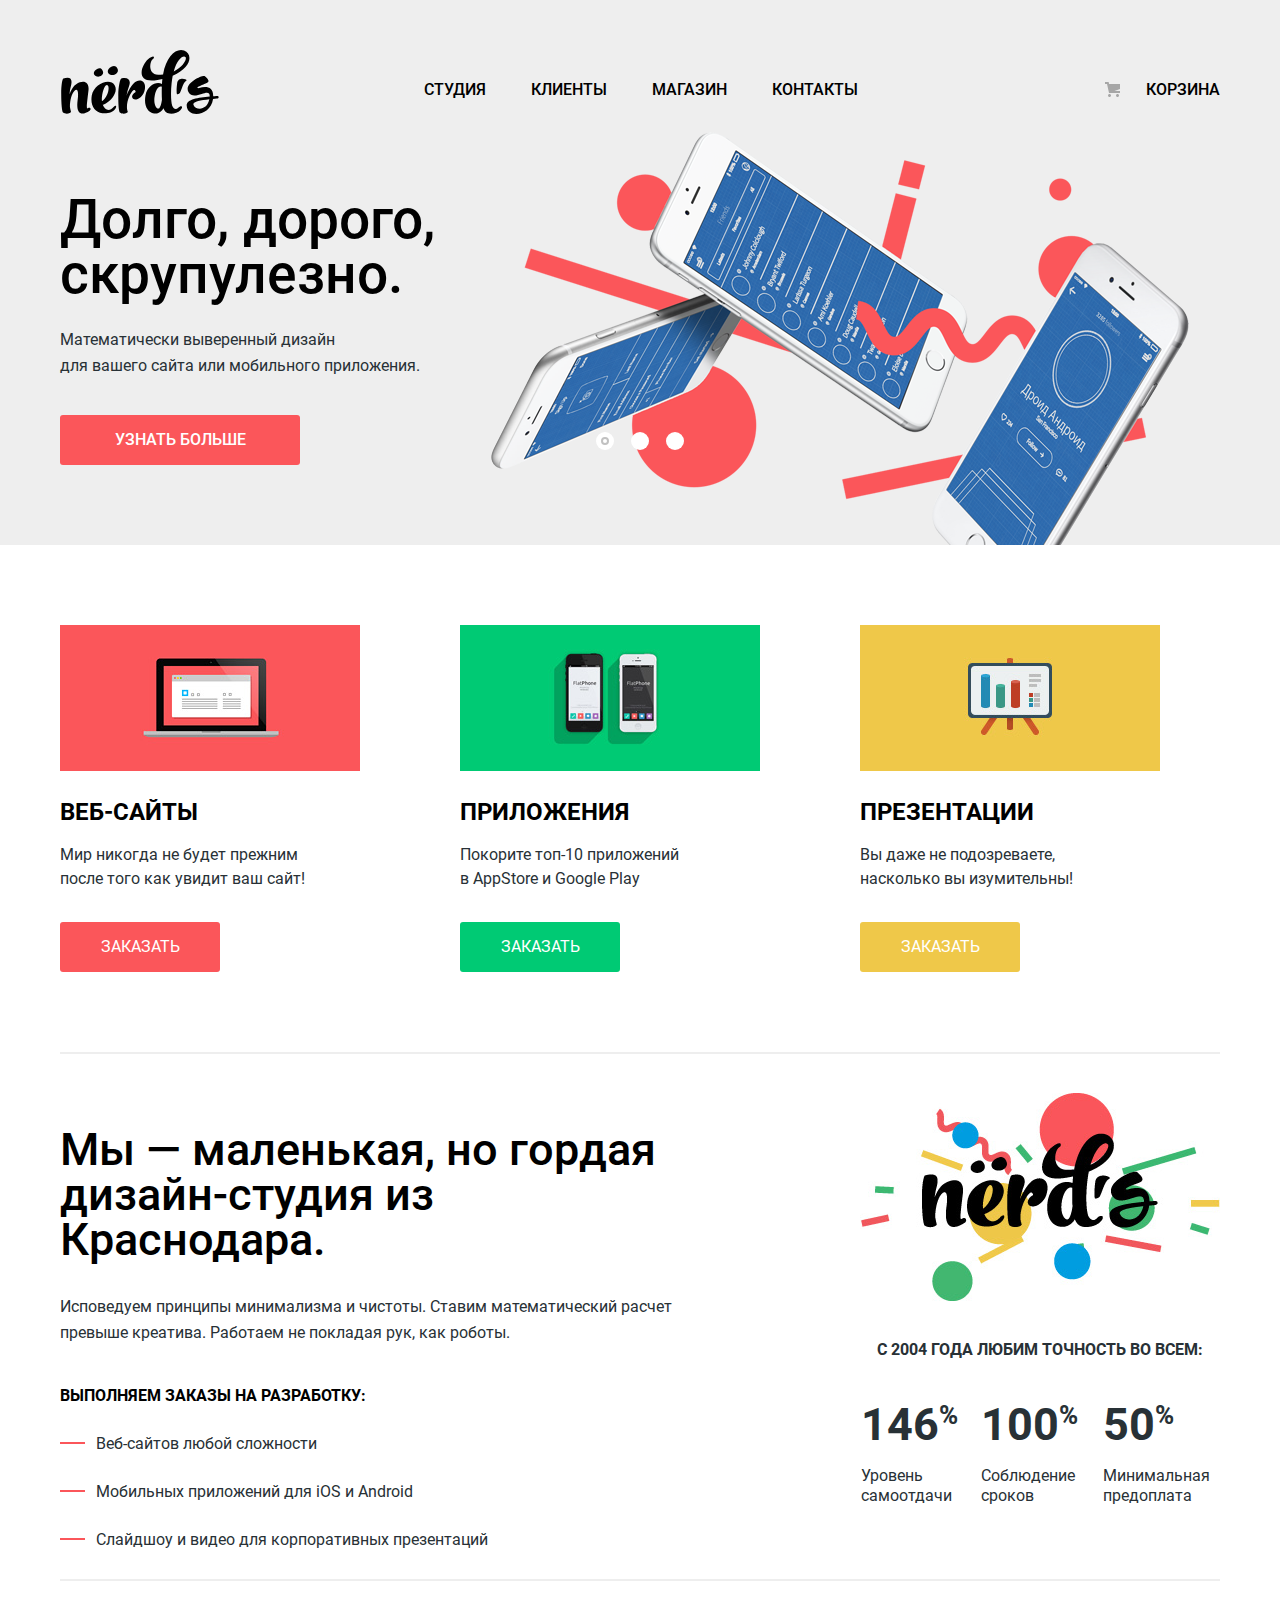
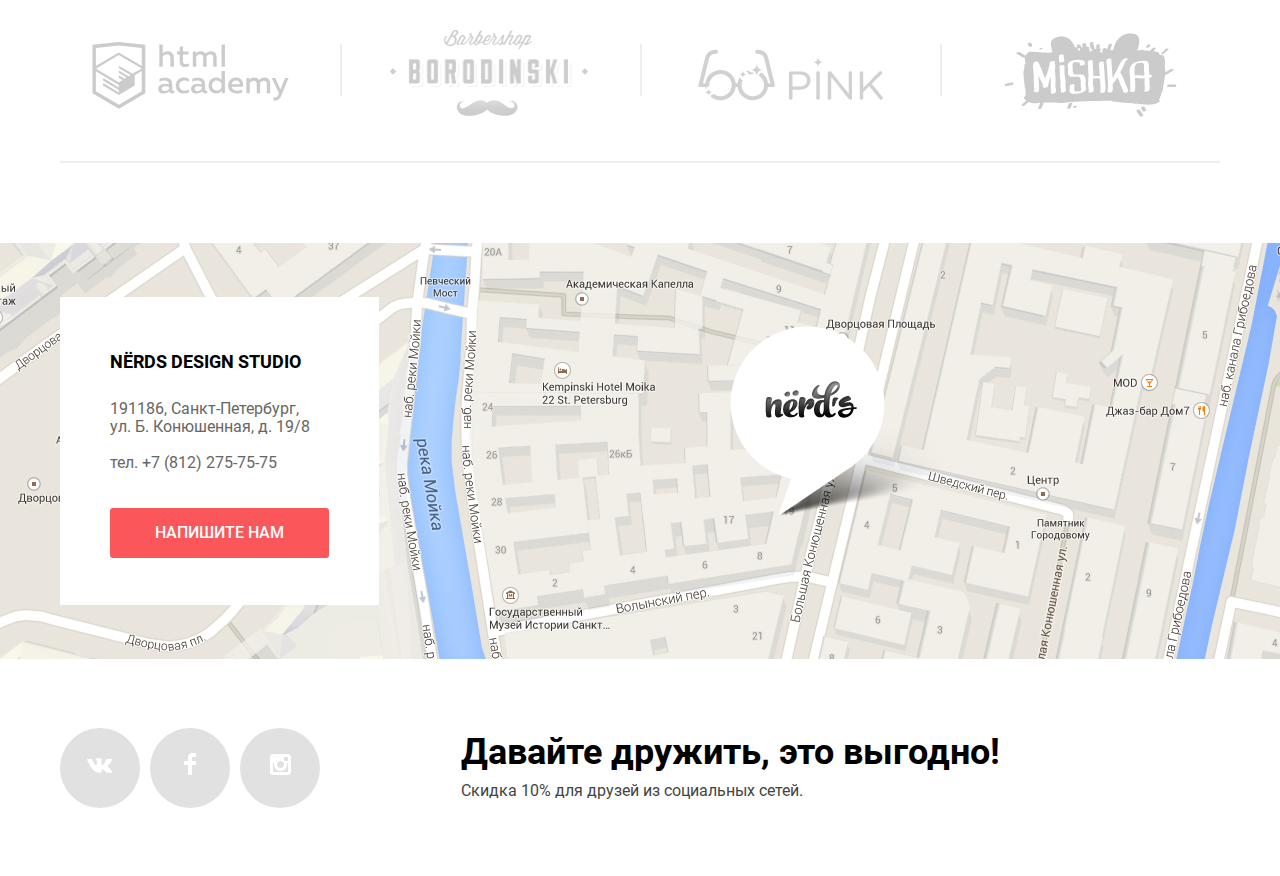
==== commit b197c892: "Оживляем интерактивные элементы" ====
--- a/index.html
+++ b/index.html
@@ -5,7 +5,7 @@
   <meta charset="utf-8">
   <title>Дизайн-студия Нёрдс</title>
   <link rel="stylesheet" href="css/normalize.css">
-  <link rel="stylesheet" href="css/style.css">
+  <link rel="stylesheet" href="css/style.min.css">
   <link rel="icon" href="favicon.ico">
   <link rel="icon" href="img/icons/icon.svg" type="image/svg+xml">
   <link rel="apple-touch-icon" href="img/icons/apple.png">
@@ -33,7 +33,8 @@
             <a class="navigation-item-link" href="catalog.html">Магазин</a>
           </li>
           <li class="navigation-item">
-            <a class="navigation-item-link" href="blank.html">Контакты</a></li>
+            <a class="navigation-item-link" href="blank.html">Контакты</a>
+          </li>
         </ul>
         <ul class="navigation-list-user ">
           <li class="navigation-item navigation-item-user">
@@ -63,10 +64,10 @@
                 <a class="feature-button-link" href="#">Узнать больше</a>
               </div>
             </div>
-            <img class="feature-image" src="img/main/slide1.png" width="760" height="430"
+            <img class="feature-image" src="img/main/slide1.png" width="760" height="431"
               alt="Смартфоны на фоне красной графики" />
           </li>
-          <li class="feature-item visually-hidden">
+          <li class="feature-item visually-hidden feature-item-display-none">
             <div class="feature-context">
               <p class="feature-motto">
                 Любим математику как никто другой</p>
@@ -79,10 +80,10 @@
                 </a>
               </div>
             </div>
-            <img class="feature-image" src="img/main/slide2.png" width="760" height="430"
+            <img class="feature-image" src="img/main/slide2.png" width="760" height="431"
               alt="Планшеты на фоне красной графики" />
           </li>
-          <li class="feature-item visually-hidden">
+          <li class="feature-item visually-hidden feature-item-display-none">
             <div class="feature-context">
               <p class="feature-motto">
                 Только ночь, только хардкор</p>
@@ -95,7 +96,7 @@
                 </a>
               </div>
             </div>
-            <img class="feature-image" src="img/main/slide3.png" width="760" height="430"
+            <img class="feature-image" src="img/main/slide3.png" width="760" height="431"
               alt="Смартфон и планшет на фоне красной графики" />
           </li>
         </ul>
@@ -231,6 +232,10 @@
         </div>
       </div>
       <div class="map-image-wrapper">
+        <iframe class="google-map"
+          src="https://www.google.com/maps/embed?pb=!1m18!1m12!1m3!1d1998.6036253003217!2d30.320858716208942!3d59.93871916905398!2m3!1f0!2f0!3f0!3m2!1i1024!2i768!4f13.1!3m3!1m2!1s0x4696310fca145cc1%3A0x42b32648d8238007!2z0JHQvtC70YzRiNCw0Y8g0JrQvtC90Y7RiNC10L3QvdCw0Y8g0YPQuy4sIDE5LzgsINCh0LDQvdC60YIt0J_QtdGC0LXRgNCx0YPRgNCzLCAxOTExODY!5e0!3m2!1sru!2sru!4v1614729702586!5m2!1sru!2sru"
+          width="1440" height="416" style="border:0;" allowfullscreen="" loading="lazy">
+        </iframe>
         <img class="map-image-view" src="img/main/map.png" width="1440" height="416"
           alt="191186 Санкт-Петербург, ул. Б. Конюшенная, д. 19/8" />
         <img class="map-image-marker" src="img/main/map-marker.png" width="231" height="190"
@@ -273,23 +278,24 @@
 
   <section class="modal modal-feedback visually-hidden">
     <h2 class="feedback-title">Напишите нам</h2>
-    <form class="feedback-form" method="post" action="#">
+    <form class="feedback-form" method="post" action="https://echo.htmlacademy.ru/">
       <p class="feedback-item">
         <label for="feedback-name" class="label-feedback-field">
           Ваше имя:
         </label>
-        <input class="feedback-field" type="text" name="name" id="feedback-name" placeholder="Имя Фамилия" />
+        <input class="feedback-field" type="text" name="username" id="feedback-name" placeholder="Имя Фамилия" />
       </p>
       <p class="feedback-item">
         <label for="feedback-email" class="label-feedback-field">
-          Ваш email:</label>
+          Ваш email:
+        </label>
         <input class="feedback-field" type="email" name="email" id="feedback-email" placeholder="email@example.com" />
       </p>
       <label for="feedback-letter" class="label-feedback-field">
+        Текст письма:
       </label>
-      <textarea class="feedback-textarea" name="feedback-text" id="feedback-letter" placeholder="Текст письма:">
-        В свободной форме
-      </textarea>
+      <textarea class="feedback-textarea" name="feedback-text" placeholder="В свободной форме" autocomplete="off"
+        id="feedback-letter"></textarea>
       <input class="button-feedback-send" type="submit" value="Отправить">
     </form>
     <button class="modal-close" type="button">
@@ -299,6 +305,8 @@
     </button>
   </section>
 
+  <script src="js/modal.min.js"></script>
+
 </body>
 
 </html>
--- a/css/style.min.css
+++ b/css/style.min.css
@@ -0,0 +1 @@
+@-webkit-keyframes bounce{0%{-webkit-transform:translateY(-2000px);transform:translateY(-2000px)}70%{-webkit-transform:translateY(30px);transform:translateY(30px)}90%{-webkit-transform:translateY(-10px);transform:translateY(-10px)}to{-webkit-transform:translateY(0);transform:translateY(0)}}@keyframes bounce{0%{-webkit-transform:translateY(-2000px);transform:translateY(-2000px)}70%{-webkit-transform:translateY(30px);transform:translateY(30px)}90%{-webkit-transform:translateY(-10px);transform:translateY(-10px)}to{-webkit-transform:translateY(0);transform:translateY(0)}}@-webkit-keyframes shake{0%,to{-webkit-transform:translateY(0);transform:translateY(0)}10%,30%,50%,70%,90%{-webkit-transform:translateY(-10px);transform:translateY(-10px)}20%,40%,60%,80%{-webkit-transform:translateY(10px);transform:translateY(10px)}}@keyframes shake{0%,to{-webkit-transform:translateY(0);transform:translateY(0)}10%,30%,50%,70%,90%{-webkit-transform:translateY(-10px);transform:translateY(-10px)}20%,40%,60%,80%{-webkit-transform:translateY(10px);transform:translateY(10px)}}@font-face{font-family:Roboto;src:url(../fonts/roboto.woff2)format("woff2"),url(../fonts/roboto.woff)format("woff");font-weight:400;font-style:normal}@font-face{font-family:Roboto;src:url(../fonts/robotobold.woff2)format("woff2"),url(../fonts/robotobold.woff)format("woff");font-weight:700;font-style:normal}@font-face{font-family:Roboto;src:url(../fonts/robotomedium.woff2)format("woff2"),url(../fonts/robotomedium.woff)format("woff");font-weight:500;font-style:normal}:root{--basic-black:#000000;--basic-white:#ffffff;--basic-grey:#eeeeee;--main-content:#283136;--footer-content:#444444;--map-content:#666666;--selection-grey:#4d4d4d;--hover-grey:#dfdfdf;--active-grey:#d5d5d5;--icon-social:#e1e1e1;--icon-grey:#a6a6a6;--icon-active-grey:#231f20;--active-item:#dbdbdb;--shaddow-grey:#d7dcdf;--forms-grey:#d7dcde;--forms-grey-hover:#b4b9bb;--dark-shaddow-grey:#ababab;--button-border-grey:#c1c1c1;--background-grey:#f2f2f2;--basic-black-opacity-06:rgba(0, 0, 0, 0.6);--basic-black-opacity-03:rgba(0, 0, 0, 0.3);--basic-black-opacity-01:rgba(0, 0, 0, 0.1);--basic-white-opacity-06:rgba(255, 255, 255, 0.6);--basic-white-opacity-03:rgba(255, 255, 255, 0.3);--selection-grey-opacity-01:rgba(77, 77, 77, 0.1);--selection-grey-opacity-04:rgba(77, 77, 77, 0.4);--selection-grey-opacity-012:rgba(77, 77, 77, 0.12);--main-content-opaciti-04:rgba(40, 49, 54, 0.4);--button-shaddow:rgba(0, 1, 1, 0.1);--popup-shaddow:rgba(0, 0, 0, 0.4);--filter-shaddow:rgba(0, 0, 0, 0.15);--basic-red:#fb565a;--hover-red:#e74246;--active-red:#d7373b;--basic-green:#00ca74;--hover-green:#00bc6c;--active-green:#00aa62;--basic-yellow:#efc849;--hover-yellow:#eab534;--active-yellow:#e5a722}.page{height:100%}.page-body{font-family:Roboto,Arial,sans-serif;font-size:16px;line-height:24px;font-weight:400;color:var(--main-content);min-height:100%;background-color:var(--basic-white);display:-ms-grid;display:grid;-ms-grid-rows:-webkit-min-content 1fr -webkit-min-content;-ms-grid-rows:min-content 1fr min-content;grid-template-rows:-webkit-min-content 1fr -webkit-min-content;grid-template-rows:min-content 1fr min-content;-ms-flex-line-pack:start;align-content:start}.container{width:1160px;margin:0 auto;padding:0;position:relative}.visually-hidden{position:absolute;width:1px;height:1px;margin:-1px;border:0;padding:0;white-space:nowrap;-webkit-clip-path:inset(100%);clip-path:inset(100%);clip:rect(0 0 0 0);overflow:hidden}.invisible{display:none}.main-header{background-color:var(--basic-grey)}.main-navigation{display:-webkit-box;display:-ms-flexbox;display:flex;-ms-flex-wrap:wrap;flex-wrap:wrap;-webkit-box-pack:justify;-ms-flex-pack:justify;justify-content:space-between;min-height:114px;font-weight:500;line-height:30px;text-transform:uppercase;text-decoration:none;color:var(--basic-black)}.logo-nerds{-webkit-box-align:end;-ms-flex-align:end;align-items:flex-end}.logo-nerds:hover{opacity:.7}.contacts-button:active .contacts-button-link,.logo-nerds:active,.social-icon-wrapper:active .social-icon{opacity:.3}.logo-nerds,.navigation-item,.navigation-list{display:-webkit-box;display:-ms-flexbox;display:flex}.navigation-list{list-style:none;margin:0;padding:75px 0 0;-ms-flex-wrap:wrap;flex-wrap:wrap;min-width:440px;max-width:885px;-webkit-box-pack:center;-ms-flex-pack:center;justify-content:center}.navigation-item{margin-right:45px;position:relative}.navigation-item-user{margin-right:0;margin-left:40px}.navigation-list-user{list-style:none;margin:0;padding:75px 0 0;display:-webkit-box;display:-ms-flexbox;display:flex;-ms-flex-wrap:wrap;flex-wrap:wrap;-webkit-box-pack:center;-ms-flex-pack:center;justify-content:center}.navigation-item-current::before{content:"";width:74px;height:3px;display:block;background-color:var(--basic-red);position:absolute;bottom:-6px;left:1px}.navigation-item-link{text-decoration:inherit;color:inherit}.navigation-item-link:hover{color:var(--basic-red)}.navigation-item-link:active{color:var(--basic-black);opacity:.3}.navigation-item-user::before{content:"";display:block;width:15px;height:15px;background-image:url(../img/main/basket-icon.svg);background-repeat:no-repeat;position:absolute;left:-41px;top:7px}.map-contacts{position:relative;z-index:3}.contacts{position:absolute;width:219px;height:208px;background-color:var(--basic-white);margin:54px 0;padding:50px;line-height:18px}.contacts-title{color:var(--basic-black);font-weight:700;font-size:18px;line-height:30px;text-transform:uppercase;margin:0}.contacts-adress{font-family:inherit;font-style:inherit;font-weight:inherit;font-size:inherit;margin:23px 0 18px;color:var(--map-content)}.contacts-phone-number{color:var(--map-content);text-decoration:none}.contacts-button{width:219px;height:50px;background-color:var(--basic-red);border-radius:3px;display:-webkit-box;display:-ms-flexbox;display:flex;-webkit-box-pack:center;-ms-flex-pack:center;justify-content:center;-webkit-box-align:center;-ms-flex-align:center;align-items:center;margin:36px 0 47px}.contacts-button-link{font-weight:500;line-height:18px;color:var(--basic-white);text-decoration:none;text-transform:uppercase}.contacts-button:hover{background-color:var(--hover-red)}.contacts-button:active{background-color:var(--active-red);-webkit-box-shadow:inset 0 3px 0 var(--button-shaddow);box-shadow:inset 0 3px 0 var(--button-shaddow)}.map-image-wrapper{width:100%;height:416px;background-color:var(--basic-grey);position:relative}.google-map{width:100%;height:100%;position:absolute;z-index:1}.map-image-view{width:100%;height:100%;-o-object-fit:cover;object-fit:cover;display:block}.map-image-marker{width:231px;height:190px;position:absolute;left:57%;top:20%}.friendship{min-height:217px;display:-ms-grid;display:grid;-ms-grid-columns:1fr 2fr;grid-template-columns:1fr 2fr}.social-icon-wrapper,.social-list{display:-webkit-box;display:-ms-flexbox;display:flex;-webkit-box-align:center;-ms-flex-align:center;align-items:center}.social-list{list-style:none;margin:0;padding:68px 0;-webkit-box-pack:start;-ms-flex-pack:start;justify-content:flex-start}.social-icon-wrapper{width:80px;height:80px;margin-right:10px;border-radius:50%;background-image:-webkit-gradient(linear,left bottom,left top,from(var(--icon-social)),to(var(--icon-social)));background-image:-o-linear-gradient(bottom,var(--icon-social),var(--icon-social));background-image:linear-gradient(0deg,var(--icon-social),var(--icon-social));-webkit-box-pack:center;-ms-flex-pack:center;justify-content:center}.social-icon-wrapper:hover{background-image:-webkit-gradient(linear,left bottom,left top,from(var(--hover-red)),to(var(--hover-red)));background-image:-o-linear-gradient(bottom,var(--hover-red),var(--hover-red));background-image:linear-gradient(0deg,var(--hover-red),var(--hover-red))}.social-icon-wrapper:active{background-image:-webkit-gradient(linear,left bottom,left top,from(var(--active-red)),to(var(--active-red)));background-image:-o-linear-gradient(bottom,var(--active-red),var(--active-red));background-image:linear-gradient(0deg,var(--active-red),var(--active-red));-webkit-box-shadow:inset 0 3px 0 var(--button-shaddow);box-shadow:inset 0 3px 0 var(--button-shaddow)}.friendship-motto{color:var(--basic-black);font-weight:700;font-size:36px;line-height:36px;margin:75px 14px 12px;padding:0}.friendship-discount{color:var(--footer-content);line-height:18px;padding:0;margin:0 0 0 14px}.modal{position:fixed;top:0;right:0;bottom:0;left:0;margin:auto;color:var(--footer-content);background-color:var(--basic-white);-webkit-box-shadow:0 20px 40px var(--popup-shaddow);z-index:15;box-shadow:0 20px 40px var(--popup-shaddow);width:30%;height:30%}.modal-error,.modal-feedback{-webkit-animation-duration:.6s;animation-duration:.6s}.modal-feedback{width:960px;height:590px;bottom:180px;top:auto;display:block;-webkit-animation-name:bounce;animation-name:bounce}.modal-error{-webkit-animation-name:shake;animation-name:shake}.feedback-title{font-weight:700;font-size:45px;line-height:53px;color:var(--basic-black);margin:63px 0 38px 100px}.feedback-form,.feedback-item{display:-webkit-box;display:-ms-flexbox;display:flex;-ms-flex-wrap:wrap;flex-wrap:wrap}.feedback-form{margin:0 99px 84px 100px;position:relative}.feedback-item{width:360px;height:77px;margin:0 40px 34px 0}.feedback-item:nth-child(even){margin-right:0}.label-feedback-field{font-family:inherit;font-size:inherit;font-weight:700;line-height:18px;color:var(--basic-black);margin-bottom:9px}.feedback-field{width:360px;height:50px;padding:16px}.feedback-textarea{width:760px;height:118px;padding:16px;resize:none}.feedback-field,.feedback-textarea{color:var(--footer-content);opacity:.5;border:2px solid var(--forms-grey);-webkit-box-sizing:border-box;box-sizing:border-box;border-radius:3px}.feedback-field::-webkit-input-placeholder,.feedback-textarea::-webkit-input-placeholder{color:var(--footer-content)}.feedback-field::-moz-placeholder,.feedback-textarea::-moz-placeholder{color:var(--footer-content)}.feedback-field:-ms-input-placeholder,.feedback-textarea:-ms-input-placeholder{color:var(--footer-content)}.feedback-field::-ms-input-placeholder,.feedback-textarea::-ms-input-placeholder{color:var(--footer-content)}.feedback-field::placeholder,.feedback-textarea::placeholder{color:var(--footer-content)}.feedback-field:hover,.feedback-textarea:hover{border-color:var(--forms-grey-hover);opacity:.5}.feedback-field:focus,.feedback-textarea:focus{border-color:var(--basic-black);opacity:1}.feedback-field:invalid,.feedback-textarea:invalid{border-color:var(--hover-red);color:var(--hover-red);opacity:1}.button-feedback-send{width:259px;height:50px;background-color:var(--basic-red);border:0;border-radius:3px;display:-webkit-box;display:-ms-flexbox;display:flex;-webkit-box-pack:center;-ms-flex-pack:center;justify-content:center;margin-top:47px;font-weight:500;color:var(--basic-white);text-transform:uppercase}.button-feedback-send:hover{border:0;background-color:var(--hover-red)}.button-feedback-send:active{border:0;background-color:var(--active-red);-webkit-box-shadow:inset 0 3px 0 var(--button-shaddow);box-shadow:inset 0 3px 0 var(--button-shaddow)}.modal-close{width:21px;height:21px;position:absolute;top:78px;right:90px;border:0;background-color:var(--basic-white);background-image:url(../img/main/close-cross.svg);opacity:.3}.modal-close:hover{opacity:1}.modal-close:active{opacity:.3}.feature-wrapper{background-color:var(--basic-grey)}.feature-list{list-style:none;margin:0;padding:0}.feature-item-display-none{display:none}.feature-item{display:-ms-grid;display:grid;-ms-grid-columns:397px 760px;grid-template-columns:397px 760px}.feature-context{z-index:5}.feature-motto{width:520px;height:110px;color:var(--basic-black);font-weight:500;font-size:55px;line-height:55px;margin-top:78px;margin-bottom:25px}.feature-mission{width:420px;line-height:26px;padding-bottom:12px}.feature-item:not(:first-child) .feature-mission{padding-top:12px;padding-bottom:0}.feature-button{width:240px;height:50px;border-radius:3px;display:-webkit-box;display:-ms-flexbox;display:flex;color:var(--basic-white);text-transform:uppercase;background-color:var(--basic-red);margin-top:24px}.feature-button:hover{background-color:var(--hover-red)}.feature-button:active{background-color:var(--active-red);-webkit-box-shadow:inset 0 3px 0 var(--button-shaddow);box-shadow:inset 0 3px 0 var(--button-shaddow)}.feature-button:active .feature-button-link{opacity:.3}.feature-button-link{font-weight:500;line-height:18px;color:var(--basic-white);text-decoration:none;margin:auto}.slider-button,.slider-control{height:18px;display:-webkit-box;display:-ms-flexbox;display:flex}.slider-control{-ms-flex-wrap:wrap;flex-wrap:wrap;position:absolute;left:536px;bottom:95px;min-width:88px}.slider-button{width:18px;background-color:var(--basic-white);border:0;border-radius:50%;cursor:pointer;margin-right:17px;padding:0}.slider-button-current::before{content:"";width:8px;height:8px;border:2px solid var(--button-border-grey);-webkit-box-sizing:border-box;box-sizing:border-box;border-radius:50%;margin:auto}.services{padding:80px 0;border-bottom:2px solid var(--basic-grey)}.service-list{list-style:none;margin:0;padding:0;display:-ms-grid;display:grid;-webkit-column-gap:40px;-moz-column-gap:40px;column-gap:40px;-ms-grid-columns:1fr 40px 1fr 40px 1fr;grid-template-columns:1fr 1fr 1fr}.service-image{display:block}.service-item-title{color:var(--basic-black);font-weight:700;font-size:24px;line-height:30px;text-transform:uppercase;margin:26px 0 14px}.service-result{width:255px;height:48px}.servise-button{width:160px;height:50px;margin-top:31px;border-radius:3px;display:-webkit-box;display:-ms-flexbox;display:flex;color:var(--basic-white);text-transform:uppercase;text-decoration:none;-webkit-box-pack:center;-ms-flex-pack:center;justify-content:center;-webkit-box-align:center;-ms-flex-align:center;align-items:center}.about-us-service-item::before,.service-button-red{background-color:var(--basic-red)}.service-button-red:hover{background-color:var(--hover-red)}.service-button-red:active{background-color:var(--active-red);color:var(--basic-white-opacity-03);-webkit-box-shadow:inset 0 3px 0 var(--button-shaddow);box-shadow:inset 0 3px 0 var(--button-shaddow)}.service-button-green{background-color:var(--basic-green)}.service-button-green:hover{background-color:var(--hover-green)}.service-button-green:active{background-color:var(--active-green);color:var(--basic-white-opacity-03);-webkit-box-shadow:inset 0 3px 0 var(--button-shaddow);box-shadow:inset 0 3px 0 var(--button-shaddow)}.service-button-yellow{background-color:var(--basic-yellow)}.service-button-yellow:hover{background-color:var(--hover-yellow)}.service-button-yellow:active{background-color:var(--active-yellow);color:var(--basic-white-opacity-03);-webkit-box-shadow:inset 0 3px 0 var(--button-shaddow);box-shadow:inset 0 3px 0 var(--button-shaddow)}.about-us{display:-ms-grid;display:grid;-ms-grid-columns:650px 150px 360px;grid-template-columns:650px 360px;-webkit-column-gap:150px;-moz-column-gap:150px;column-gap:150px;border-bottom:2px solid var(--basic-grey)}.about-us-information{padding-top:73px}.about-us-discription{font-weight:500;font-size:45px;line-height:45px;color:var(--basic-black);margin:0}.about-us-principles{width:646px;margin-top:32px;line-height:26px}.about-us-services-title{font-weight:700;text-transform:uppercase;font-size:inherit;line-height:inherit;color:var(--basic-black);margin:38px 0 24px}.about-us-service-list{list-style:none;margin:0;padding:0}.about-us-service-item{position:relative;margin-left:36px;margin-bottom:24px}.about-us-service-item::before{content:"";display:block;width:25px;height:2px;position:absolute;left:-36px;top:10px}.assurances{padding:39px 0 72px}.assurances-table{border-collapse:collapse}.assurances-table td:nth-child(2){padding-left:16px}.assurances-table td:nth-child(3){padding-left:20px}.assurances-item td{padding-top:8px;line-height:20px}.assurances-legend{font-weight:700;text-transform:uppercase;margin:30px 0}.assurances-value{font-weight:700;font-size:45px;line-height:64px}.assurances-sup{vertical-align:super;font-size:26px;line-height:40px}.partners{border-bottom:2px solid var(--basic-grey);margin-bottom:80px}.partners-list{list-style:none;margin:0;padding:0;display:-ms-grid;display:grid;-webkit-box-pack:center;-ms-flex-pack:center;justify-content:center;-webkit-box-align:center;-ms-flex-align:center;align-items:center;-ms-grid-columns:300px 300px 300px 300px;grid-template-columns:300px 300px 300px 300px;-ms-grid-rows:180px;grid-template-rows:180px}.partners-list>:nth-child(1){-ms-grid-row:1;-ms-grid-column:1}.partners-list>:nth-child(2){-ms-grid-row:1;-ms-grid-column:2}.partners-list>:nth-child(3){-ms-grid-row:1;-ms-grid-column:3}.partners-list>:nth-child(4){-ms-grid-row:1;-ms-grid-column:4}.partners-item{-o-object-fit:contain;object-fit:contain;display:-webkit-box;display:-ms-flexbox;display:flex;-webkit-box-pack:center;-ms-flex-pack:center;justify-content:center;-webkit-box-align:center;-ms-flex-align:center;align-items:center;position:relative;height:180px;padding-top:15px}.logo-partners{opacity:.2}.logo-partners:hover{opacity:1}.logo-partners:active{opacity:.1}.partners-item:not(:first-child)::before{content:"";display:block;width:2px;height:52px;background-color:var(--basic-grey);position:absolute;top:70px;left:0}.catalog-title{background-color:var(--basic-grey);margin:0;text-align:center;padding-top:78px;padding-bottom:108px;font-weight:500;font-size:55px;line-height:55px;color:var(--basic-black)}.catalog-wrapper{display:-ms-grid;display:grid;-ms-grid-columns:auto 760px;grid-template-columns:auto 760px}.filters{-ms-grid-row:1;-ms-grid-row-span:2;grid-row:1/3;width:260px}.filter-field{border:0;margin:0;padding:0}.filter-title{font-weight:700;font-size:18px;line-height:30px;text-transform:uppercase;color:var(--basic-black);margin:0;padding:0}.filter-price{margin-top:55px;display:-webkit-box;display:-ms-flexbox;display:flex;-ms-flex-wrap:wrap;flex-wrap:wrap}.price-range{width:260px;height:80px;margin-top:48px;background-color:var(--basic-grey);border-radius:3px;position:relative}.price-scale{width:205px;height:2px;background-color:var(--shaddow-grey);position:absolute;left:33px;top:39px}.price-bar{width:138px;height:2px;background-color:var(--basic-green)}.toggle{width:4px;height:4px;background-color:var(--icon-grey);border:8px solid var(--basic-white);border-radius:50%;-webkit-box-shadow:0 2px 1px var(--filter-shaddow);box-shadow:0 2px 1px var(--filter-shaddow);position:absolute;top:30px;cursor:pointer}.toggle-min{left:18px}.toggle-max{left:160px}.price-controls{margin-top:14px;line-height:22px;text-transform:uppercase;display:-webkit-box;display:-ms-flexbox;display:flex;-webkit-box-pack:justify;-ms-flex-pack:justify;justify-content:space-between;width:100%}.max-price,.min-price{width:70px;height:34px;background-color:var(--basic-grey);border-radius:3px;margin-left:11px;text-align:center;border:1px solid var(--basic-grey)}.filter-list{list-style:none;padding:0;margin:16px 0 0}.filter-item{margin-left:36px;margin-bottom:20px;line-height:20px;position:relative}.filter-grid{margin-top:54px}.filter-features{margin-top:24px}.input-switch-radio+label::before{content:"";width:25px;height:25px;color:var(--selection-grey);opacity:.4;border:4px solid var(--selection-grey);-webkit-box-sizing:border-box;box-sizing:border-box;border-radius:50%;position:absolute;left:-36px;top:-3px}.input-switch-radio:checked+label::after{content:"";width:9px;height:9px;background-color:var(--selection-grey);opacity:.4;border-radius:50%;position:absolute;left:-28px;top:5px}.input-switch-checkbox:not(:checked)+label::before{content:"";opacity:.4;width:23px;height:23px;background:url(../img/catalog/checkbox-off.svg);position:absolute;left:-36px;top:-3px}.input-switch-checkbox:checked+label::before{content:"";width:25px;height:23px;background:url(../img/catalog/checkbox-on.svg);opacity:.4;position:absolute;left:-36px;top:-3px}.input-switch+label{cursor:pointer}.input-switch:hover+label::before{opacity:1}.input-switch:checked:hover+label::after,.input-switch:checked:hover+label::before{opacity:1}.input-switch:focus+label::after,.input-switch:focus+label::before{opacity:1}.input-switch:disabled+label{color:var(--selection-grey);opacity:.3}.filter-template-button{width:100%;height:50px;margin-top:30px;background-color:var(--basic-grey);font-weight:500;line-height:18px;text-transform:uppercase;color:var(--basic-black);border:0;border-radius:3px;cursor:pointer}.filter-template-button:hover{background-color:var(--hover-grey)}.filter-template-button:active{background-color:var(--active-grey);color:var(--basic-black-opacity-03);-webkit-box-shadow:inset 0 3px 0 var(--button-shaddow);box-shadow:inset 0 3px 0 var(--button-shaddow)}.sorting{display:-webkit-box;display:-ms-flexbox;display:flex;-webkit-box-pack:justify;-ms-flex-pack:justify;justify-content:space-between;margin:55px 0 48px}.sorting-title{font-weight:700;font-size:18px;line-height:30px;text-transform:uppercase;color:var(--basic-black);margin:0;padding:0}.sorting-list{list-style:none;margin:0;padding:0;display:-webkit-box;display:-ms-flexbox;display:flex;-webkit-box-align:center;-ms-flex-align:center;align-items:center;-webkit-box-pack:start;-ms-flex-pack:start;justify-content:flex-start}.sorting-item-type{text-decoration:none;font-size:14px;line-height:18px;text-transform:uppercase;color:var(--basic-black);margin-right:25px;opacity:.3}.sorting-item-type:hover{opacity:.6}.activ-type,.sorting-item-type:active{opacity:1}.sorting-item:nth-child(4){padding:0 18px 0 22px}.sort-direction .sort-direction-path{fill:var(--icon-grey);opacity:.2}.sort-direction:hover .sort-direction-path{fill:var(--icon-grey);opacity:1}.active-direction .sort-direction-path,.sort-direction:active .sort-direction-path{fill:var(--icon-active-grey);opacity:1}.template-list{list-style:none;margin:0;padding:0;display:-webkit-box;display:-ms-flexbox;display:flex;-ms-flex-wrap:wrap;flex-wrap:wrap}.template-item{margin-top:40px;margin-bottom:30px;width:360px;height:580px;position:relative}.template-item:nth-of-type(odd){margin-right:40px}.template-item-image{width:100%;border:1px solid var(--basic-black-opacity-01);display:block;-webkit-box-sizing:border-box;box-sizing:border-box;background-color:var(--background-grey);border-bottom-left-radius:5px;border-bottom-right-radius:5px}.template-item::before{content:"";display:block;margin:0;padding:0;width:360px;height:40px;background-image:url(../img/catalog/browser.svg);background-repeat:no-repeat;opacity:.12;position:absolute;top:-40px}.template-item:focus-within .template-item-image,.template-item:hover .template-item-image{border:0;-webkit-filter:drop-shadow(0 6px 15px rgba(0,0,0,.25));filter:drop-shadow(0 6px 15px rgba(0,0,0,.25))}.template-item:focus-within::before,.template-item:hover::before{opacity:1}.template-item-info{display:none}.template-item:focus-within .template-item-info,.template-item:hover .template-item-info{max-width:100%;max-height:510px;display:block;background-color:var(--basic-grey);position:absolute;left:0;bottom:0;padding:26px 53px 44px 52px;margin-bottom:2px;cursor:default;text-align:center;line-height:18px;color:var(--map-content);overflow:visible auto}.item-info-link{text-decoration:none}.template-item-title{font-weight:700;font-size:18px;line-height:30px;text-align:center;text-transform:uppercase;color:var(--basic-black);margin:0 0 12px}.template-item-title:hover{color:var(--basic-red);cursor:pointer}.template-item-title:active{color:var(--basic-black);opacity:.3;cursor:pointer}.template-item-text{margin:12px 0 32px}.template-item-button{width:200px;height:50px;margin:32px auto 0;background-color:var(--basic-red);border:0;border-radius:3px;-webkit-box-pack:center;-ms-flex-pack:center;justify-content:center;font-weight:500;color:var(--basic-white);text-transform:uppercase;cursor:pointer}.template-item-button:hover{border:0;background-color:var(--hover-red)}.template-item-button:active{border:0;background-color:var(--active-red);-webkit-box-shadow:inset 0 3px 0 var(--button-shaddow);box-shadow:inset 0 3px 0 var(--button-shaddow)}.pagination-item,.pagination-list,.template-item-button{display:-webkit-box;display:-ms-flexbox;display:flex}.pagination-list{list-style:none;-ms-flex-wrap:wrap;flex-wrap:wrap;margin:25px 0 60px;padding:0}.pagination-item{width:50px;height:50px;margin-right:11px;text-align:center;background-color:var(--basic-grey);border-radius:3px;cursor:pointer}.pagination-item-next{width:260px;margin-right:0}.page-current{border:3px solid var(--active-item);-webkit-box-sizing:border-box;box-sizing:border-box;background-color:var(--basic-white)}.pagination-link{margin:auto;text-decoration:none;text-transform:uppercase;color:var(--basic-black);font-weight:500;line-height:18px}.pagination-item:hover{background-color:var(--hover-grey)}.pagination-item:active{background:var(--active-grey);-webkit-box-shadow:inset 0 3px 0 var(--button-shaddow);box-shadow:inset 0 3px 0 var(--button-shaddow)}.pagination-item:active .pagination-link{opacity:.3}
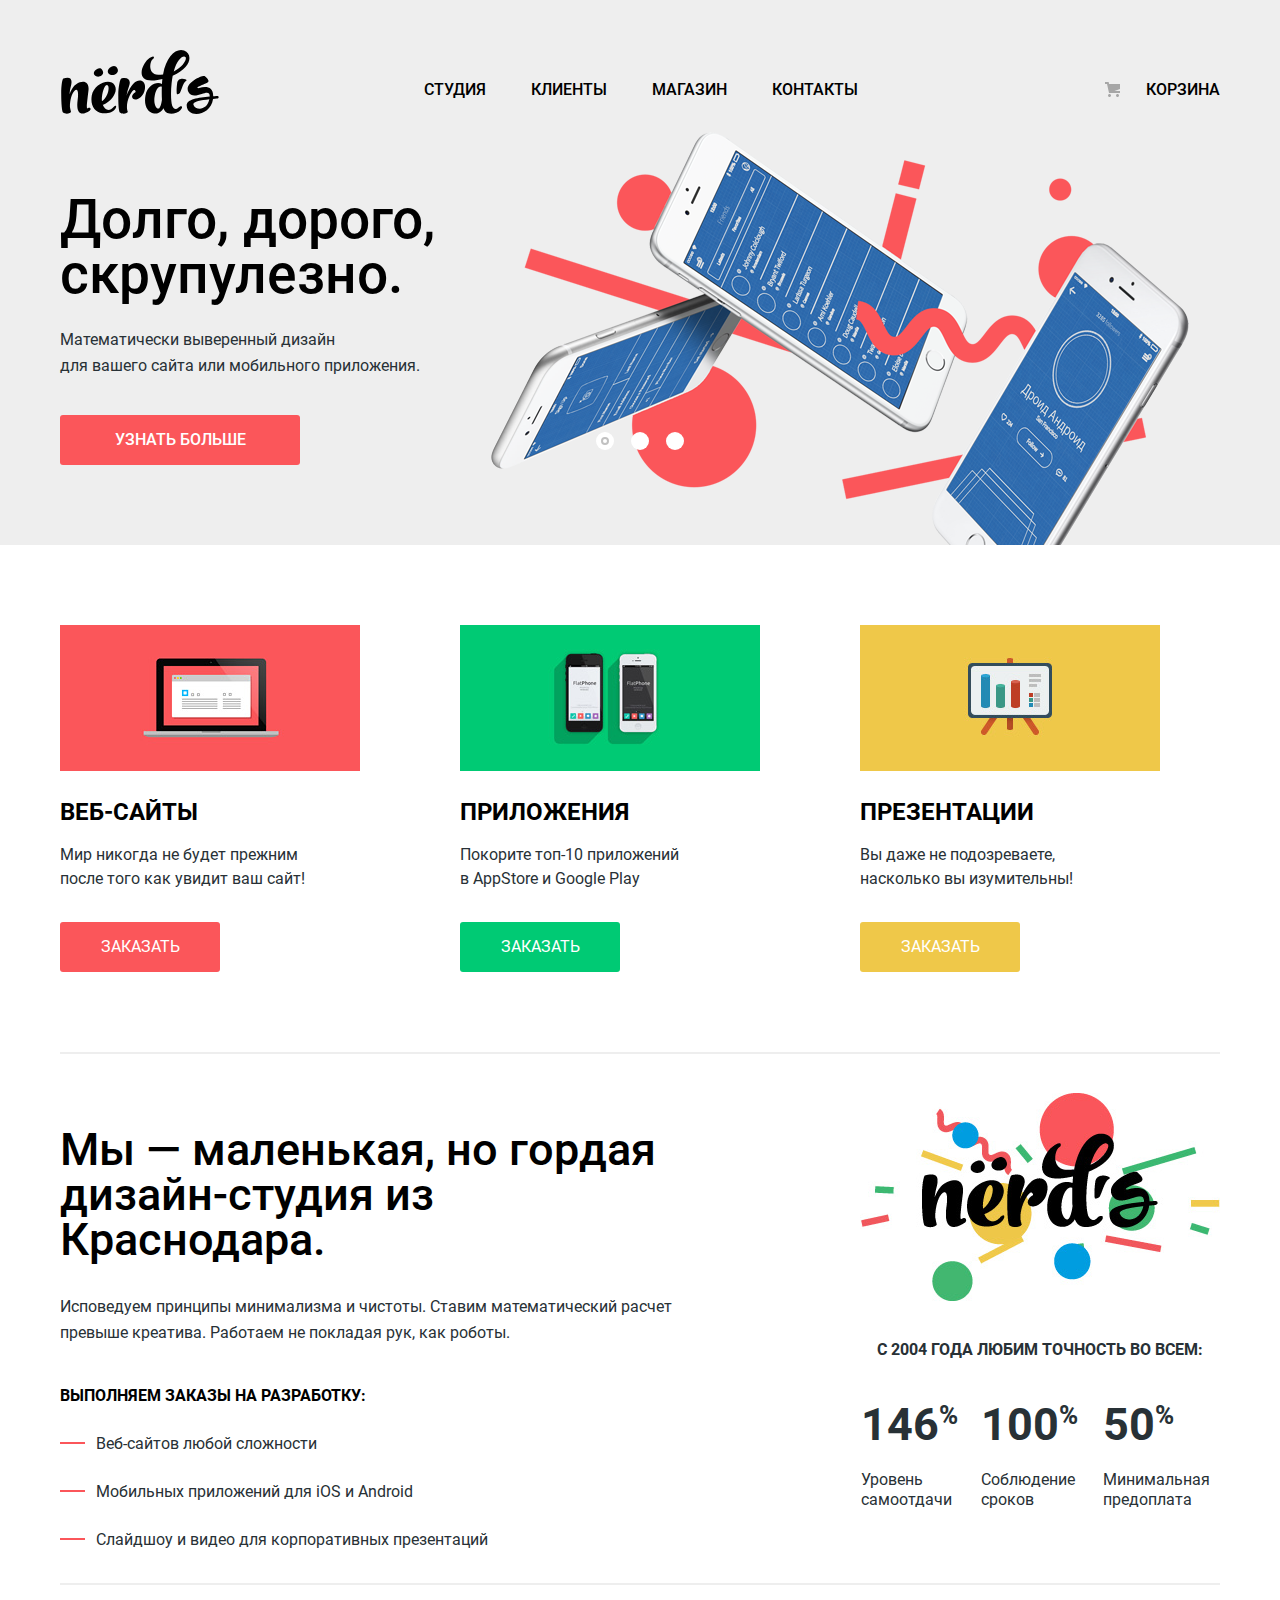
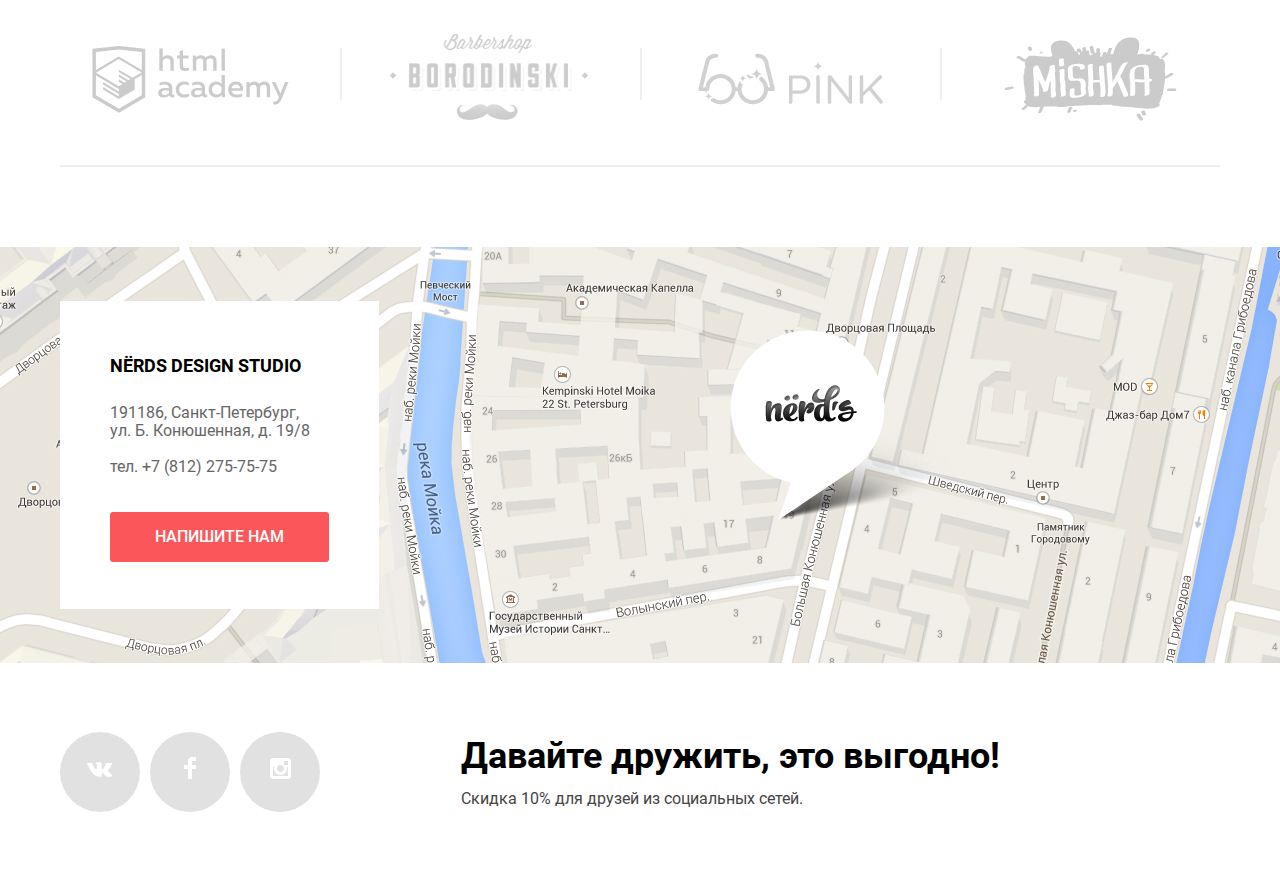
==== commit 1976da44: "Добавляем интерактивную карту" ====
--- a/index.html
+++ b/index.html
@@ -67,7 +67,7 @@
             <img class="feature-image" src="img/main/slide1.png" width="760" height="431"
               alt="Смартфоны на фоне красной графики" />
           </li>
-          <li class="feature-item visually-hidden feature-item-display-none">
+          <li class="feature-item feature-item-display-none">
             <div class="feature-context">
               <p class="feature-motto">
                 Любим математику как никто другой</p>
@@ -83,7 +83,7 @@
             <img class="feature-image" src="img/main/slide2.png" width="760" height="431"
               alt="Планшеты на фоне красной графики" />
           </li>
-          <li class="feature-item visually-hidden feature-item-display-none">
+          <li class="feature-item feature-item-display-none">
             <div class="feature-context">
               <p class="feature-motto">
                 Только ночь, только хардкор</p>
@@ -306,6 +306,7 @@
   </section>
 
   <script src="js/modal.min.js"></script>
+  <script src="js/slider.min.js"></script>
 
 </body>
 
--- a/css/style.min.css
+++ b/css/style.min.css
@@ -1 +1 @@
-@-webkit-keyframes bounce{0%{-webkit-transform:translateY(-2000px);transform:translateY(-2000px)}70%{-webkit-transform:translateY(30px);transform:translateY(30px)}90%{-webkit-transform:translateY(-10px);transform:translateY(-10px)}to{-webkit-transform:translateY(0);transform:translateY(0)}}@keyframes bounce{0%{-webkit-transform:translateY(-2000px);transform:translateY(-2000px)}70%{-webkit-transform:translateY(30px);transform:translateY(30px)}90%{-webkit-transform:translateY(-10px);transform:translateY(-10px)}to{-webkit-transform:translateY(0);transform:translateY(0)}}@-webkit-keyframes shake{0%,to{-webkit-transform:translateY(0);transform:translateY(0)}10%,30%,50%,70%,90%{-webkit-transform:translateY(-10px);transform:translateY(-10px)}20%,40%,60%,80%{-webkit-transform:translateY(10px);transform:translateY(10px)}}@keyframes shake{0%,to{-webkit-transform:translateY(0);transform:translateY(0)}10%,30%,50%,70%,90%{-webkit-transform:translateY(-10px);transform:translateY(-10px)}20%,40%,60%,80%{-webkit-transform:translateY(10px);transform:translateY(10px)}}@font-face{font-family:Roboto;src:url(../fonts/roboto.woff2)format("woff2"),url(../fonts/roboto.woff)format("woff");font-weight:400;font-style:normal}@font-face{font-family:Roboto;src:url(../fonts/robotobold.woff2)format("woff2"),url(../fonts/robotobold.woff)format("woff");font-weight:700;font-style:normal}@font-face{font-family:Roboto;src:url(../fonts/robotomedium.woff2)format("woff2"),url(../fonts/robotomedium.woff)format("woff");font-weight:500;font-style:normal}:root{--basic-black:#000000;--basic-white:#ffffff;--basic-grey:#eeeeee;--main-content:#283136;--footer-content:#444444;--map-content:#666666;--selection-grey:#4d4d4d;--hover-grey:#dfdfdf;--active-grey:#d5d5d5;--icon-social:#e1e1e1;--icon-grey:#a6a6a6;--icon-active-grey:#231f20;--active-item:#dbdbdb;--shaddow-grey:#d7dcdf;--forms-grey:#d7dcde;--forms-grey-hover:#b4b9bb;--dark-shaddow-grey:#ababab;--button-border-grey:#c1c1c1;--background-grey:#f2f2f2;--basic-black-opacity-06:rgba(0, 0, 0, 0.6);--basic-black-opacity-03:rgba(0, 0, 0, 0.3);--basic-black-opacity-01:rgba(0, 0, 0, 0.1);--basic-white-opacity-06:rgba(255, 255, 255, 0.6);--basic-white-opacity-03:rgba(255, 255, 255, 0.3);--selection-grey-opacity-01:rgba(77, 77, 77, 0.1);--selection-grey-opacity-04:rgba(77, 77, 77, 0.4);--selection-grey-opacity-012:rgba(77, 77, 77, 0.12);--main-content-opaciti-04:rgba(40, 49, 54, 0.4);--button-shaddow:rgba(0, 1, 1, 0.1);--popup-shaddow:rgba(0, 0, 0, 0.4);--filter-shaddow:rgba(0, 0, 0, 0.15);--basic-red:#fb565a;--hover-red:#e74246;--active-red:#d7373b;--basic-green:#00ca74;--hover-green:#00bc6c;--active-green:#00aa62;--basic-yellow:#efc849;--hover-yellow:#eab534;--active-yellow:#e5a722}.page{height:100%}.page-body{font-family:Roboto,Arial,sans-serif;font-size:16px;line-height:24px;font-weight:400;color:var(--main-content);min-height:100%;background-color:var(--basic-white);display:-ms-grid;display:grid;-ms-grid-rows:-webkit-min-content 1fr -webkit-min-content;-ms-grid-rows:min-content 1fr min-content;grid-template-rows:-webkit-min-content 1fr -webkit-min-content;grid-template-rows:min-content 1fr min-content;-ms-flex-line-pack:start;align-content:start}.container{width:1160px;margin:0 auto;padding:0;position:relative}.visually-hidden{position:absolute;width:1px;height:1px;margin:-1px;border:0;padding:0;white-space:nowrap;-webkit-clip-path:inset(100%);clip-path:inset(100%);clip:rect(0 0 0 0);overflow:hidden}.invisible{display:none}.main-header{background-color:var(--basic-grey)}.main-navigation{display:-webkit-box;display:-ms-flexbox;display:flex;-ms-flex-wrap:wrap;flex-wrap:wrap;-webkit-box-pack:justify;-ms-flex-pack:justify;justify-content:space-between;min-height:114px;font-weight:500;line-height:30px;text-transform:uppercase;text-decoration:none;color:var(--basic-black)}.logo-nerds{-webkit-box-align:end;-ms-flex-align:end;align-items:flex-end}.logo-nerds:hover{opacity:.7}.contacts-button:active .contacts-button-link,.logo-nerds:active,.social-icon-wrapper:active .social-icon{opacity:.3}.logo-nerds,.navigation-item,.navigation-list{display:-webkit-box;display:-ms-flexbox;display:flex}.navigation-list{list-style:none;margin:0;padding:75px 0 0;-ms-flex-wrap:wrap;flex-wrap:wrap;min-width:440px;max-width:885px;-webkit-box-pack:center;-ms-flex-pack:center;justify-content:center}.navigation-item{margin-right:45px;position:relative}.navigation-item-user{margin-right:0;margin-left:40px}.navigation-list-user{list-style:none;margin:0;padding:75px 0 0;display:-webkit-box;display:-ms-flexbox;display:flex;-ms-flex-wrap:wrap;flex-wrap:wrap;-webkit-box-pack:center;-ms-flex-pack:center;justify-content:center}.navigation-item-current::before{content:"";width:74px;height:3px;display:block;background-color:var(--basic-red);position:absolute;bottom:-6px;left:1px}.navigation-item-link{text-decoration:inherit;color:inherit}.navigation-item-link:hover{color:var(--basic-red)}.navigation-item-link:active{color:var(--basic-black);opacity:.3}.navigation-item-user::before{content:"";display:block;width:15px;height:15px;background-image:url(../img/main/basket-icon.svg);background-repeat:no-repeat;position:absolute;left:-41px;top:7px}.map-contacts{position:relative;z-index:3}.contacts{position:absolute;width:219px;height:208px;background-color:var(--basic-white);margin:54px 0;padding:50px;line-height:18px}.contacts-title{color:var(--basic-black);font-weight:700;font-size:18px;line-height:30px;text-transform:uppercase;margin:0}.contacts-adress{font-family:inherit;font-style:inherit;font-weight:inherit;font-size:inherit;margin:23px 0 18px;color:var(--map-content)}.contacts-phone-number{color:var(--map-content);text-decoration:none}.contacts-button{width:219px;height:50px;background-color:var(--basic-red);border-radius:3px;display:-webkit-box;display:-ms-flexbox;display:flex;-webkit-box-pack:center;-ms-flex-pack:center;justify-content:center;-webkit-box-align:center;-ms-flex-align:center;align-items:center;margin:36px 0 47px}.contacts-button-link{font-weight:500;line-height:18px;color:var(--basic-white);text-decoration:none;text-transform:uppercase}.contacts-button:hover{background-color:var(--hover-red)}.contacts-button:active{background-color:var(--active-red);-webkit-box-shadow:inset 0 3px 0 var(--button-shaddow);box-shadow:inset 0 3px 0 var(--button-shaddow)}.map-image-wrapper{width:100%;height:416px;background-color:var(--basic-grey);position:relative}.google-map{width:100%;height:100%;position:absolute;z-index:1}.map-image-view{width:100%;height:100%;-o-object-fit:cover;object-fit:cover;display:block}.map-image-marker{width:231px;height:190px;position:absolute;left:57%;top:20%}.friendship{min-height:217px;display:-ms-grid;display:grid;-ms-grid-columns:1fr 2fr;grid-template-columns:1fr 2fr}.social-icon-wrapper,.social-list{display:-webkit-box;display:-ms-flexbox;display:flex;-webkit-box-align:center;-ms-flex-align:center;align-items:center}.social-list{list-style:none;margin:0;padding:68px 0;-webkit-box-pack:start;-ms-flex-pack:start;justify-content:flex-start}.social-icon-wrapper{width:80px;height:80px;margin-right:10px;border-radius:50%;background-image:-webkit-gradient(linear,left bottom,left top,from(var(--icon-social)),to(var(--icon-social)));background-image:-o-linear-gradient(bottom,var(--icon-social),var(--icon-social));background-image:linear-gradient(0deg,var(--icon-social),var(--icon-social));-webkit-box-pack:center;-ms-flex-pack:center;justify-content:center}.social-icon-wrapper:hover{background-image:-webkit-gradient(linear,left bottom,left top,from(var(--hover-red)),to(var(--hover-red)));background-image:-o-linear-gradient(bottom,var(--hover-red),var(--hover-red));background-image:linear-gradient(0deg,var(--hover-red),var(--hover-red))}.social-icon-wrapper:active{background-image:-webkit-gradient(linear,left bottom,left top,from(var(--active-red)),to(var(--active-red)));background-image:-o-linear-gradient(bottom,var(--active-red),var(--active-red));background-image:linear-gradient(0deg,var(--active-red),var(--active-red));-webkit-box-shadow:inset 0 3px 0 var(--button-shaddow);box-shadow:inset 0 3px 0 var(--button-shaddow)}.friendship-motto{color:var(--basic-black);font-weight:700;font-size:36px;line-height:36px;margin:75px 14px 12px;padding:0}.friendship-discount{color:var(--footer-content);line-height:18px;padding:0;margin:0 0 0 14px}.modal{position:fixed;top:0;right:0;bottom:0;left:0;margin:auto;color:var(--footer-content);background-color:var(--basic-white);-webkit-box-shadow:0 20px 40px var(--popup-shaddow);z-index:15;box-shadow:0 20px 40px var(--popup-shaddow);width:30%;height:30%}.modal-error,.modal-feedback{-webkit-animation-duration:.6s;animation-duration:.6s}.modal-feedback{width:960px;height:590px;bottom:180px;top:auto;display:block;-webkit-animation-name:bounce;animation-name:bounce}.modal-error{-webkit-animation-name:shake;animation-name:shake}.feedback-title{font-weight:700;font-size:45px;line-height:53px;color:var(--basic-black);margin:63px 0 38px 100px}.feedback-form,.feedback-item{display:-webkit-box;display:-ms-flexbox;display:flex;-ms-flex-wrap:wrap;flex-wrap:wrap}.feedback-form{margin:0 99px 84px 100px;position:relative}.feedback-item{width:360px;height:77px;margin:0 40px 34px 0}.feedback-item:nth-child(even){margin-right:0}.label-feedback-field{font-family:inherit;font-size:inherit;font-weight:700;line-height:18px;color:var(--basic-black);margin-bottom:9px}.feedback-field{width:360px;height:50px;padding:16px}.feedback-textarea{width:760px;height:118px;padding:16px;resize:none}.feedback-field,.feedback-textarea{color:var(--footer-content);opacity:.5;border:2px solid var(--forms-grey);-webkit-box-sizing:border-box;box-sizing:border-box;border-radius:3px}.feedback-field::-webkit-input-placeholder,.feedback-textarea::-webkit-input-placeholder{color:var(--footer-content)}.feedback-field::-moz-placeholder,.feedback-textarea::-moz-placeholder{color:var(--footer-content)}.feedback-field:-ms-input-placeholder,.feedback-textarea:-ms-input-placeholder{color:var(--footer-content)}.feedback-field::-ms-input-placeholder,.feedback-textarea::-ms-input-placeholder{color:var(--footer-content)}.feedback-field::placeholder,.feedback-textarea::placeholder{color:var(--footer-content)}.feedback-field:hover,.feedback-textarea:hover{border-color:var(--forms-grey-hover);opacity:.5}.feedback-field:focus,.feedback-textarea:focus{border-color:var(--basic-black);opacity:1}.feedback-field:invalid,.feedback-textarea:invalid{border-color:var(--hover-red);color:var(--hover-red);opacity:1}.button-feedback-send{width:259px;height:50px;background-color:var(--basic-red);border:0;border-radius:3px;display:-webkit-box;display:-ms-flexbox;display:flex;-webkit-box-pack:center;-ms-flex-pack:center;justify-content:center;margin-top:47px;font-weight:500;color:var(--basic-white);text-transform:uppercase}.button-feedback-send:hover{border:0;background-color:var(--hover-red)}.button-feedback-send:active{border:0;background-color:var(--active-red);-webkit-box-shadow:inset 0 3px 0 var(--button-shaddow);box-shadow:inset 0 3px 0 var(--button-shaddow)}.modal-close{width:21px;height:21px;position:absolute;top:78px;right:90px;border:0;background-color:var(--basic-white);background-image:url(../img/main/close-cross.svg);opacity:.3}.modal-close:hover{opacity:1}.modal-close:active{opacity:.3}.feature-wrapper{background-color:var(--basic-grey)}.feature-list{list-style:none;margin:0;padding:0}.feature-item-display-none{display:none}.feature-item{display:-ms-grid;display:grid;-ms-grid-columns:397px 760px;grid-template-columns:397px 760px}.feature-context{z-index:5}.feature-motto{width:520px;height:110px;color:var(--basic-black);font-weight:500;font-size:55px;line-height:55px;margin-top:78px;margin-bottom:25px}.feature-mission{width:420px;line-height:26px;padding-bottom:12px}.feature-item:not(:first-child) .feature-mission{padding-top:12px;padding-bottom:0}.feature-button{width:240px;height:50px;border-radius:3px;display:-webkit-box;display:-ms-flexbox;display:flex;color:var(--basic-white);text-transform:uppercase;background-color:var(--basic-red);margin-top:24px}.feature-button:hover{background-color:var(--hover-red)}.feature-button:active{background-color:var(--active-red);-webkit-box-shadow:inset 0 3px 0 var(--button-shaddow);box-shadow:inset 0 3px 0 var(--button-shaddow)}.feature-button:active .feature-button-link{opacity:.3}.feature-button-link{font-weight:500;line-height:18px;color:var(--basic-white);text-decoration:none;margin:auto}.slider-button,.slider-control{height:18px;display:-webkit-box;display:-ms-flexbox;display:flex}.slider-control{-ms-flex-wrap:wrap;flex-wrap:wrap;position:absolute;left:536px;bottom:95px;min-width:88px}.slider-button{width:18px;background-color:var(--basic-white);border:0;border-radius:50%;cursor:pointer;margin-right:17px;padding:0}.slider-button-current::before{content:"";width:8px;height:8px;border:2px solid var(--button-border-grey);-webkit-box-sizing:border-box;box-sizing:border-box;border-radius:50%;margin:auto}.services{padding:80px 0;border-bottom:2px solid var(--basic-grey)}.service-list{list-style:none;margin:0;padding:0;display:-ms-grid;display:grid;-webkit-column-gap:40px;-moz-column-gap:40px;column-gap:40px;-ms-grid-columns:1fr 40px 1fr 40px 1fr;grid-template-columns:1fr 1fr 1fr}.service-image{display:block}.service-item-title{color:var(--basic-black);font-weight:700;font-size:24px;line-height:30px;text-transform:uppercase;margin:26px 0 14px}.service-result{width:255px;height:48px}.servise-button{width:160px;height:50px;margin-top:31px;border-radius:3px;display:-webkit-box;display:-ms-flexbox;display:flex;color:var(--basic-white);text-transform:uppercase;text-decoration:none;-webkit-box-pack:center;-ms-flex-pack:center;justify-content:center;-webkit-box-align:center;-ms-flex-align:center;align-items:center}.about-us-service-item::before,.service-button-red{background-color:var(--basic-red)}.service-button-red:hover{background-color:var(--hover-red)}.service-button-red:active{background-color:var(--active-red);color:var(--basic-white-opacity-03);-webkit-box-shadow:inset 0 3px 0 var(--button-shaddow);box-shadow:inset 0 3px 0 var(--button-shaddow)}.service-button-green{background-color:var(--basic-green)}.service-button-green:hover{background-color:var(--hover-green)}.service-button-green:active{background-color:var(--active-green);color:var(--basic-white-opacity-03);-webkit-box-shadow:inset 0 3px 0 var(--button-shaddow);box-shadow:inset 0 3px 0 var(--button-shaddow)}.service-button-yellow{background-color:var(--basic-yellow)}.service-button-yellow:hover{background-color:var(--hover-yellow)}.service-button-yellow:active{background-color:var(--active-yellow);color:var(--basic-white-opacity-03);-webkit-box-shadow:inset 0 3px 0 var(--button-shaddow);box-shadow:inset 0 3px 0 var(--button-shaddow)}.about-us{display:-ms-grid;display:grid;-ms-grid-columns:650px 150px 360px;grid-template-columns:650px 360px;-webkit-column-gap:150px;-moz-column-gap:150px;column-gap:150px;border-bottom:2px solid var(--basic-grey)}.about-us-information{padding-top:73px}.about-us-discription{font-weight:500;font-size:45px;line-height:45px;color:var(--basic-black);margin:0}.about-us-principles{width:646px;margin-top:32px;line-height:26px}.about-us-services-title{font-weight:700;text-transform:uppercase;font-size:inherit;line-height:inherit;color:var(--basic-black);margin:38px 0 24px}.about-us-service-list{list-style:none;margin:0;padding:0}.about-us-service-item{position:relative;margin-left:36px;margin-bottom:24px}.about-us-service-item::before{content:"";display:block;width:25px;height:2px;position:absolute;left:-36px;top:10px}.assurances{padding:39px 0 72px}.assurances-table{border-collapse:collapse}.assurances-table td:nth-child(2){padding-left:16px}.assurances-table td:nth-child(3){padding-left:20px}.assurances-item td{padding-top:8px;line-height:20px}.assurances-legend{font-weight:700;text-transform:uppercase;margin:30px 0}.assurances-value{font-weight:700;font-size:45px;line-height:64px}.assurances-sup{vertical-align:super;font-size:26px;line-height:40px}.partners{border-bottom:2px solid var(--basic-grey);margin-bottom:80px}.partners-list{list-style:none;margin:0;padding:0;display:-ms-grid;display:grid;-webkit-box-pack:center;-ms-flex-pack:center;justify-content:center;-webkit-box-align:center;-ms-flex-align:center;align-items:center;-ms-grid-columns:300px 300px 300px 300px;grid-template-columns:300px 300px 300px 300px;-ms-grid-rows:180px;grid-template-rows:180px}.partners-list>:nth-child(1){-ms-grid-row:1;-ms-grid-column:1}.partners-list>:nth-child(2){-ms-grid-row:1;-ms-grid-column:2}.partners-list>:nth-child(3){-ms-grid-row:1;-ms-grid-column:3}.partners-list>:nth-child(4){-ms-grid-row:1;-ms-grid-column:4}.partners-item{-o-object-fit:contain;object-fit:contain;display:-webkit-box;display:-ms-flexbox;display:flex;-webkit-box-pack:center;-ms-flex-pack:center;justify-content:center;-webkit-box-align:center;-ms-flex-align:center;align-items:center;position:relative;height:180px;padding-top:15px}.logo-partners{opacity:.2}.logo-partners:hover{opacity:1}.logo-partners:active{opacity:.1}.partners-item:not(:first-child)::before{content:"";display:block;width:2px;height:52px;background-color:var(--basic-grey);position:absolute;top:70px;left:0}.catalog-title{background-color:var(--basic-grey);margin:0;text-align:center;padding-top:78px;padding-bottom:108px;font-weight:500;font-size:55px;line-height:55px;color:var(--basic-black)}.catalog-wrapper{display:-ms-grid;display:grid;-ms-grid-columns:auto 760px;grid-template-columns:auto 760px}.filters{-ms-grid-row:1;-ms-grid-row-span:2;grid-row:1/3;width:260px}.filter-field{border:0;margin:0;padding:0}.filter-title{font-weight:700;font-size:18px;line-height:30px;text-transform:uppercase;color:var(--basic-black);margin:0;padding:0}.filter-price{margin-top:55px;display:-webkit-box;display:-ms-flexbox;display:flex;-ms-flex-wrap:wrap;flex-wrap:wrap}.price-range{width:260px;height:80px;margin-top:48px;background-color:var(--basic-grey);border-radius:3px;position:relative}.price-scale{width:205px;height:2px;background-color:var(--shaddow-grey);position:absolute;left:33px;top:39px}.price-bar{width:138px;height:2px;background-color:var(--basic-green)}.toggle{width:4px;height:4px;background-color:var(--icon-grey);border:8px solid var(--basic-white);border-radius:50%;-webkit-box-shadow:0 2px 1px var(--filter-shaddow);box-shadow:0 2px 1px var(--filter-shaddow);position:absolute;top:30px;cursor:pointer}.toggle-min{left:18px}.toggle-max{left:160px}.price-controls{margin-top:14px;line-height:22px;text-transform:uppercase;display:-webkit-box;display:-ms-flexbox;display:flex;-webkit-box-pack:justify;-ms-flex-pack:justify;justify-content:space-between;width:100%}.max-price,.min-price{width:70px;height:34px;background-color:var(--basic-grey);border-radius:3px;margin-left:11px;text-align:center;border:1px solid var(--basic-grey)}.filter-list{list-style:none;padding:0;margin:16px 0 0}.filter-item{margin-left:36px;margin-bottom:20px;line-height:20px;position:relative}.filter-grid{margin-top:54px}.filter-features{margin-top:24px}.input-switch-radio+label::before{content:"";width:25px;height:25px;color:var(--selection-grey);opacity:.4;border:4px solid var(--selection-grey);-webkit-box-sizing:border-box;box-sizing:border-box;border-radius:50%;position:absolute;left:-36px;top:-3px}.input-switch-radio:checked+label::after{content:"";width:9px;height:9px;background-color:var(--selection-grey);opacity:.4;border-radius:50%;position:absolute;left:-28px;top:5px}.input-switch-checkbox:not(:checked)+label::before{content:"";opacity:.4;width:23px;height:23px;background:url(../img/catalog/checkbox-off.svg);position:absolute;left:-36px;top:-3px}.input-switch-checkbox:checked+label::before{content:"";width:25px;height:23px;background:url(../img/catalog/checkbox-on.svg);opacity:.4;position:absolute;left:-36px;top:-3px}.input-switch+label{cursor:pointer}.input-switch:hover+label::before{opacity:1}.input-switch:checked:hover+label::after,.input-switch:checked:hover+label::before{opacity:1}.input-switch:focus+label::after,.input-switch:focus+label::before{opacity:1}.input-switch:disabled+label{color:var(--selection-grey);opacity:.3}.filter-template-button{width:100%;height:50px;margin-top:30px;background-color:var(--basic-grey);font-weight:500;line-height:18px;text-transform:uppercase;color:var(--basic-black);border:0;border-radius:3px;cursor:pointer}.filter-template-button:hover{background-color:var(--hover-grey)}.filter-template-button:active{background-color:var(--active-grey);color:var(--basic-black-opacity-03);-webkit-box-shadow:inset 0 3px 0 var(--button-shaddow);box-shadow:inset 0 3px 0 var(--button-shaddow)}.sorting{display:-webkit-box;display:-ms-flexbox;display:flex;-webkit-box-pack:justify;-ms-flex-pack:justify;justify-content:space-between;margin:55px 0 48px}.sorting-title{font-weight:700;font-size:18px;line-height:30px;text-transform:uppercase;color:var(--basic-black);margin:0;padding:0}.sorting-list{list-style:none;margin:0;padding:0;display:-webkit-box;display:-ms-flexbox;display:flex;-webkit-box-align:center;-ms-flex-align:center;align-items:center;-webkit-box-pack:start;-ms-flex-pack:start;justify-content:flex-start}.sorting-item-type{text-decoration:none;font-size:14px;line-height:18px;text-transform:uppercase;color:var(--basic-black);margin-right:25px;opacity:.3}.sorting-item-type:hover{opacity:.6}.activ-type,.sorting-item-type:active{opacity:1}.sorting-item:nth-child(4){padding:0 18px 0 22px}.sort-direction .sort-direction-path{fill:var(--icon-grey);opacity:.2}.sort-direction:hover .sort-direction-path{fill:var(--icon-grey);opacity:1}.active-direction .sort-direction-path,.sort-direction:active .sort-direction-path{fill:var(--icon-active-grey);opacity:1}.template-list{list-style:none;margin:0;padding:0;display:-webkit-box;display:-ms-flexbox;display:flex;-ms-flex-wrap:wrap;flex-wrap:wrap}.template-item{margin-top:40px;margin-bottom:30px;width:360px;height:580px;position:relative}.template-item:nth-of-type(odd){margin-right:40px}.template-item-image{width:100%;border:1px solid var(--basic-black-opacity-01);display:block;-webkit-box-sizing:border-box;box-sizing:border-box;background-color:var(--background-grey);border-bottom-left-radius:5px;border-bottom-right-radius:5px}.template-item::before{content:"";display:block;margin:0;padding:0;width:360px;height:40px;background-image:url(../img/catalog/browser.svg);background-repeat:no-repeat;opacity:.12;position:absolute;top:-40px}.template-item:focus-within .template-item-image,.template-item:hover .template-item-image{border:0;-webkit-filter:drop-shadow(0 6px 15px rgba(0,0,0,.25));filter:drop-shadow(0 6px 15px rgba(0,0,0,.25))}.template-item:focus-within::before,.template-item:hover::before{opacity:1}.template-item-info{display:none}.template-item:focus-within .template-item-info,.template-item:hover .template-item-info{max-width:100%;max-height:510px;display:block;background-color:var(--basic-grey);position:absolute;left:0;bottom:0;padding:26px 53px 44px 52px;margin-bottom:2px;cursor:default;text-align:center;line-height:18px;color:var(--map-content);overflow:visible auto}.item-info-link{text-decoration:none}.template-item-title{font-weight:700;font-size:18px;line-height:30px;text-align:center;text-transform:uppercase;color:var(--basic-black);margin:0 0 12px}.template-item-title:hover{color:var(--basic-red);cursor:pointer}.template-item-title:active{color:var(--basic-black);opacity:.3;cursor:pointer}.template-item-text{margin:12px 0 32px}.template-item-button{width:200px;height:50px;margin:32px auto 0;background-color:var(--basic-red);border:0;border-radius:3px;-webkit-box-pack:center;-ms-flex-pack:center;justify-content:center;font-weight:500;color:var(--basic-white);text-transform:uppercase;cursor:pointer}.template-item-button:hover{border:0;background-color:var(--hover-red)}.template-item-button:active{border:0;background-color:var(--active-red);-webkit-box-shadow:inset 0 3px 0 var(--button-shaddow);box-shadow:inset 0 3px 0 var(--button-shaddow)}.pagination-item,.pagination-list,.template-item-button{display:-webkit-box;display:-ms-flexbox;display:flex}.pagination-list{list-style:none;-ms-flex-wrap:wrap;flex-wrap:wrap;margin:25px 0 60px;padding:0}.pagination-item{width:50px;height:50px;margin-right:11px;text-align:center;background-color:var(--basic-grey);border-radius:3px;cursor:pointer}.pagination-item-next{width:260px;margin-right:0}.page-current{border:3px solid var(--active-item);-webkit-box-sizing:border-box;box-sizing:border-box;background-color:var(--basic-white)}.pagination-link{margin:auto;text-decoration:none;text-transform:uppercase;color:var(--basic-black);font-weight:500;line-height:18px}.pagination-item:hover{background-color:var(--hover-grey)}.pagination-item:active{background:var(--active-grey);-webkit-box-shadow:inset 0 3px 0 var(--button-shaddow);box-shadow:inset 0 3px 0 var(--button-shaddow)}.pagination-item:active .pagination-link{opacity:.3}
+@-webkit-keyframes bounce{0%{-webkit-transform:translateY(-2000px);transform:translateY(-2000px)}70%{-webkit-transform:translateY(30px);transform:translateY(30px)}90%{-webkit-transform:translateY(-10px);transform:translateY(-10px)}to{-webkit-transform:translateY(0);transform:translateY(0)}}@keyframes bounce{0%{-webkit-transform:translateY(-2000px);transform:translateY(-2000px)}70%{-webkit-transform:translateY(30px);transform:translateY(30px)}90%{-webkit-transform:translateY(-10px);transform:translateY(-10px)}to{-webkit-transform:translateY(0);transform:translateY(0)}}@-webkit-keyframes shake{0%,to{-webkit-transform:translateY(0);transform:translateY(0)}10%,30%,50%,70%,90%{-webkit-transform:translateY(-10px);transform:translateY(-10px)}20%,40%,60%,80%{-webkit-transform:translateY(10px);transform:translateY(10px)}}@keyframes shake{0%,to{-webkit-transform:translateY(0);transform:translateY(0)}10%,30%,50%,70%,90%{-webkit-transform:translateY(-10px);transform:translateY(-10px)}20%,40%,60%,80%{-webkit-transform:translateY(10px);transform:translateY(10px)}}@font-face{font-family:Roboto;src:url(../fonts/roboto.woff2)format("woff2"),url(../fonts/roboto.woff)format("woff");font-weight:400;font-style:normal}@font-face{font-family:Roboto;src:url(../fonts/robotobold.woff2)format("woff2"),url(../fonts/robotobold.woff)format("woff");font-weight:700;font-style:normal}@font-face{font-family:Roboto;src:url(../fonts/robotomedium.woff2)format("woff2"),url(../fonts/robotomedium.woff)format("woff");font-weight:500;font-style:normal}:root{--basic-black:#000000;--basic-white:#ffffff;--main-content:#283136;--footer-content:#444444;--map-content:#666666;--basic-color:#eeeeee;--selection-basic-color:#4d4d4d;--hover-basic-color:#dfdfdf;--active-basic-color:#d5d5d5;--active-item-basic-color:#dbdbdb;--icon-basic-color:#a6a6a6;--icon-active-basic-color:#231f20;--icon-social-basic-color:#e1e1e1;--shaddow-basic-color:#d7dcdf;--forms-basic-color:#d7dcde;--forms-basic-color-hover:#b4b9bb;--dark-shaddow-basic-color:#ababab;--button-border-basic-color:#c1c1c1;--background-basic-color:#f2f2f2;--basic-black-opacity-06:rgba(0, 0, 0, 0.6);--basic-black-opacity-03:rgba(0, 0, 0, 0.3);--basic-black-opacity-01:rgba(0, 0, 0, 0.1);--basic-white-opacity-06:rgba(255, 255, 255, 0.6);--basic-white-opacity-03:rgba(255, 255, 255, 0.3);--selection-basic-color-opacity-01:rgba(77, 77, 77, 0.1);--selection-basic-color-opacity-04:rgba(77, 77, 77, 0.4);--selection-basic-color-opacity-012:rgba(77, 77, 77, 0.12);--main-content-opaciti-04:rgba(40, 49, 54, 0.4);--button-shaddow:rgba(0, 1, 1, 0.1);--popup-shaddow:rgba(0, 0, 0, 0.4);--filter-shaddow:rgba(0, 0, 0, 0.15);--basic-red:#fb565a;--hover-red:#e74246;--active-red:#d7373b;--basic-green:#00ca74;--hover-green:#00bc6c;--active-green:#00aa62;--basic-yellow:#efc849;--hover-yellow:#eab534;--active-yellow:#e5a722}.page{height:100%}.page-body{font-family:Roboto,Arial,sans-serif;font-size:16px;line-height:24px;font-weight:400;color:var(--main-content);min-height:100%;background-color:var(--basic-white);display:-ms-grid;display:grid;-ms-grid-rows:-webkit-min-content 1fr -webkit-min-content;-ms-grid-rows:min-content 1fr min-content;grid-template-rows:-webkit-min-content 1fr -webkit-min-content;grid-template-rows:min-content 1fr min-content;-ms-flex-line-pack:start;align-content:start}.container{width:1160px;margin:0 auto;padding:0;position:relative}.visually-hidden{position:absolute;width:1px;height:1px;margin:-1px;border:0;padding:0;white-space:nowrap;-webkit-clip-path:inset(100%);clip-path:inset(100%);clip:rect(0 0 0 0);overflow:hidden}.invisible{display:none}.main-header{background-color:var(--basic-color)}.main-navigation{display:-webkit-box;display:-ms-flexbox;display:flex;-ms-flex-wrap:wrap;flex-wrap:wrap;-webkit-box-pack:justify;-ms-flex-pack:justify;justify-content:space-between;min-height:114px;font-weight:500;line-height:30px;text-transform:uppercase;text-decoration:none;color:var(--basic-black)}.logo-nerds{-webkit-box-align:end;-ms-flex-align:end;align-items:flex-end}.logo-nerds:hover{opacity:.7}.contacts-button:active .contacts-button-link,.logo-nerds:active,.social-icon-wrapper:active .social-icon{opacity:.3}.logo-nerds,.navigation-item,.navigation-list{display:-webkit-box;display:-ms-flexbox;display:flex}.navigation-list{list-style:none;padding:75px 0 0;margin:0;-ms-flex-wrap:wrap;flex-wrap:wrap;min-width:440px;max-width:885px;-webkit-box-pack:center;-ms-flex-pack:center;justify-content:center}.navigation-item{margin-right:45px;position:relative}.navigation-item-user{margin-right:0;margin-left:40px}.navigation-list-user{list-style:none;padding:75px 0 0;margin:0;display:-webkit-box;display:-ms-flexbox;display:flex;-ms-flex-wrap:wrap;flex-wrap:wrap;-webkit-box-pack:center;-ms-flex-pack:center;justify-content:center}.navigation-item-current::before{content:"";width:74px;height:3px;display:block;background-color:var(--basic-red);position:absolute;bottom:-6px;left:1px}.navigation-item-link{text-decoration:inherit;color:inherit}.navigation-item-link:hover{color:var(--basic-red)}.navigation-item-link:active{color:var(--basic-black);opacity:.3}.navigation-item-user::before{content:"";display:block;width:15px;height:15px;background-image:url(../img/main/basket-icon.svg);background-repeat:no-repeat;position:absolute;left:-41px;top:7px}.map-contacts{position:relative;z-index:3}.contacts{position:absolute;width:219px;height:208px;background-color:var(--basic-white);margin:54px 0;padding:50px;line-height:18px}.contacts-title{color:var(--basic-black);font-weight:700;font-size:18px;line-height:30px;text-transform:uppercase;margin:0}.contacts-adress{font-family:inherit;font-style:inherit;font-weight:inherit;font-size:inherit;margin:23px 0 18px;color:var(--map-content)}.contacts-phone-number{color:var(--map-content);text-decoration:none}.contacts-button{width:219px;height:50px;background-color:var(--basic-red);border-radius:3px;display:-webkit-box;display:-ms-flexbox;display:flex;-webkit-box-pack:center;-ms-flex-pack:center;justify-content:center;-webkit-box-align:center;-ms-flex-align:center;align-items:center;margin:36px 0 47px}.contacts-button-link{font-weight:500;line-height:18px;color:var(--basic-white);text-decoration:none;text-transform:uppercase}.contacts-button:hover{background-color:var(--hover-red)}.contacts-button:active{background-color:var(--active-red);-webkit-box-shadow:inset 0 3px 0 var(--button-shaddow);box-shadow:inset 0 3px 0 var(--button-shaddow)}.map-image-wrapper{width:100%;height:416px;background-color:var(--basic-color);position:relative}.google-map{width:100%;height:100%;position:absolute;z-index:1}.map-image-view{width:100%;height:100%;-o-object-fit:cover;object-fit:cover;display:block}.map-image-marker{width:231px;height:190px;position:absolute;left:57%;top:20%}.friendship{min-height:217px;display:-ms-grid;display:grid;-ms-grid-columns:1fr 2fr;grid-template-columns:1fr 2fr}.social-icon-wrapper,.social-list{display:-webkit-box;display:-ms-flexbox;display:flex;-webkit-box-align:center;-ms-flex-align:center;align-items:center}.social-list{list-style:none;margin:0;padding:68px 0;-webkit-box-pack:start;-ms-flex-pack:start;justify-content:flex-start}.social-icon-wrapper{width:80px;height:80px;margin-right:10px;border-radius:50%;background-image:-webkit-gradient(linear,left bottom,left top,from(var(--icon-social-basic-color)),to(var(--icon-social-basic-color)));background-image:-o-linear-gradient(bottom,var(--icon-social-basic-color),var(--icon-social-basic-color));background-image:linear-gradient(0deg,var(--icon-social-basic-color),var(--icon-social-basic-color));-webkit-box-pack:center;-ms-flex-pack:center;justify-content:center}.social-icon-wrapper:hover{background-image:-webkit-gradient(linear,left bottom,left top,from(var(--hover-red)),to(var(--hover-red)));background-image:-o-linear-gradient(bottom,var(--hover-red),var(--hover-red));background-image:linear-gradient(0deg,var(--hover-red),var(--hover-red))}.social-icon-wrapper:active{background-image:-webkit-gradient(linear,left bottom,left top,from(var(--active-red)),to(var(--active-red)));background-image:-o-linear-gradient(bottom,var(--active-red),var(--active-red));background-image:linear-gradient(0deg,var(--active-red),var(--active-red));-webkit-box-shadow:inset 0 3px 0 var(--button-shaddow);box-shadow:inset 0 3px 0 var(--button-shaddow)}.friendship-motto{color:var(--basic-black);font-weight:700;font-size:36px;line-height:36px;margin:75px 14px 12px;padding:0}.friendship-discount{color:var(--footer-content);line-height:18px;padding:0;margin-left:14px}.modal{position:fixed;top:0;right:0;bottom:0;left:0;margin:auto;color:var(--footer-content);background-color:var(--basic-white);-webkit-box-shadow:0 20px 40px var(--popup-shaddow);z-index:15;box-shadow:0 20px 40px var(--popup-shaddow);width:30%;height:30%}.modal-error,.modal-open{-webkit-animation-name:bounce;animation-name:bounce;-webkit-animation-duration:.6s;animation-duration:.6s}.modal-error{-webkit-animation-name:shake;animation-name:shake}.modal-feedback{width:960px;height:590px;display:block}.feedback-title{font-weight:700;font-size:45px;line-height:53px;color:var(--basic-black);margin:63px 0 38px 100px}.feedback-form,.feedback-item{display:-webkit-box;display:-ms-flexbox;display:flex;-ms-flex-wrap:wrap;flex-wrap:wrap}.feedback-form{margin:0 99px 84px 100px;position:relative}.feedback-item{width:360px;height:77px;margin:0 40px 34px 0}.feedback-item:nth-child(even){margin-right:0}.label-feedback-field{font-family:inherit;font-size:inherit;font-weight:700;line-height:18px;color:var(--basic-black);margin-bottom:9px}.feedback-field{width:360px;height:50px;padding:16px}.feedback-textarea{width:760px;height:118px;padding:16px;resize:none}.feedback-field,.feedback-textarea{color:var(--footer-content);opacity:.5;border:2px solid var(--forms-basic-color);-webkit-box-sizing:border-box;box-sizing:border-box;border-radius:3px}.feedback-field::-webkit-input-placeholder,.feedback-textarea::-webkit-input-placeholder{color:var(--footer-content)}.feedback-field::-moz-placeholder,.feedback-textarea::-moz-placeholder{color:var(--footer-content)}.feedback-field:-ms-input-placeholder,.feedback-textarea:-ms-input-placeholder{color:var(--footer-content)}.feedback-field::-ms-input-placeholder,.feedback-textarea::-ms-input-placeholder{color:var(--footer-content)}.feedback-field::placeholder,.feedback-textarea::placeholder{color:var(--footer-content)}.feedback-field:hover,.feedback-textarea:hover{border-color:var(--forms-basic-color-hover);opacity:.5}.feedback-field:focus,.feedback-textarea:focus{border-color:var(--basic-black);opacity:1}.feedback-field:invalid,.feedback-textarea:invalid{border-color:var(--hover-red);color:var(--hover-red);opacity:1}.button-feedback-send{width:259px;height:50px;background-color:var(--basic-red);border:0;border-radius:3px;display:-webkit-box;display:-ms-flexbox;display:flex;-webkit-box-pack:center;-ms-flex-pack:center;justify-content:center;margin-top:47px;font-weight:500;color:var(--basic-white);text-transform:uppercase}.button-feedback-send:hover{border:0;background-color:var(--hover-red)}.button-feedback-send:active{border:0;background-color:var(--active-red);-webkit-box-shadow:inset 0 3px 0 var(--button-shaddow);box-shadow:inset 0 3px 0 var(--button-shaddow)}.modal-close{width:21px;height:21px;position:absolute;top:78px;right:90px;border:0;background-color:var(--basic-white);background-image:url(../img/main/close-cross.svg);opacity:.3}.modal-close:hover{opacity:1}.modal-close:active{opacity:.3}.feature-wrapper{background-color:var(--basic-color)}.feature-list{list-style:none;margin:0;padding:0}.feature-item.feature-item-display-none{display:none}.feature-item{display:-ms-grid;display:grid;-ms-grid-columns:397px 760px;grid-template-columns:397px 760px}.feature-context{z-index:5}.feature-motto{width:520px;height:110px;color:var(--basic-black);font-weight:500;font-size:55px;line-height:55px;margin-top:78px;margin-bottom:25px}.feature-mission{width:420px;line-height:26px;padding-bottom:12px}.feature-item:not(:first-child) .feature-mission{padding-top:12px;padding-bottom:0}.feature-button{width:240px;height:50px;border-radius:3px;display:-webkit-box;display:-ms-flexbox;display:flex;color:var(--basic-white);text-transform:uppercase;background-color:var(--basic-red);margin-top:24px}.feature-button:hover{background-color:var(--hover-red)}.feature-button:active{background-color:var(--active-red);-webkit-box-shadow:inset 0 3px 0 var(--button-shaddow);box-shadow:inset 0 3px 0 var(--button-shaddow)}.feature-button:active .feature-button-link{opacity:.3}.feature-button-link{font-weight:500;line-height:18px;color:var(--basic-white);text-decoration:none;margin:auto}.slider-button,.slider-control{height:18px;display:-webkit-box;display:-ms-flexbox;display:flex}.slider-control{-ms-flex-wrap:wrap;flex-wrap:wrap;position:absolute;left:536px;bottom:95px;min-width:88px}.slider-button{width:18px;background-color:var(--basic-white);border:0;border-radius:50%;cursor:pointer;margin-right:17px;padding:0}.slider-button-current::before{content:"";width:8px;height:8px;border:2px solid var(--button-border-basic-color);-webkit-box-sizing:border-box;box-sizing:border-box;border-radius:50%;margin:auto}.services{padding:80px 0;border-bottom:2px solid var(--basic-color)}.service-list{list-style:none;margin:0;padding:0;display:-ms-grid;display:grid;-webkit-column-gap:40px;-moz-column-gap:40px;column-gap:40px;-ms-grid-columns:1fr 40px 1fr 40px 1fr;grid-template-columns:1fr 1fr 1fr}.service-image{display:block}.service-item-title{color:var(--basic-black);font-weight:700;font-size:24px;line-height:30px;text-transform:uppercase;margin:26px 0 14px}.service-result{width:255px;height:48px}.servise-button{width:160px;height:50px;margin-top:31px;border-radius:3px;display:-webkit-box;display:-ms-flexbox;display:flex;color:var(--basic-white);text-transform:uppercase;text-decoration:none;-webkit-box-pack:center;-ms-flex-pack:center;justify-content:center;-webkit-box-align:center;-ms-flex-align:center;align-items:center}.about-us-service-item::before,.service-button-red{background-color:var(--basic-red)}.service-button-red:hover{background-color:var(--hover-red)}.service-button-red:active{background-color:var(--active-red);color:var(--basic-white-opacity-03);-webkit-box-shadow:inset 0 3px 0 var(--button-shaddow);box-shadow:inset 0 3px 0 var(--button-shaddow)}.service-button-green{background-color:var(--basic-green)}.service-button-green:hover{background-color:var(--hover-green)}.service-button-green:active{background-color:var(--active-green);color:var(--basic-white-opacity-03);-webkit-box-shadow:inset 0 3px 0 var(--button-shaddow);box-shadow:inset 0 3px 0 var(--button-shaddow)}.service-button-yellow{background-color:var(--basic-yellow)}.service-button-yellow:hover{background-color:var(--hover-yellow)}.service-button-yellow:active{background-color:var(--active-yellow);color:var(--basic-white-opacity-03);-webkit-box-shadow:inset 0 3px 0 var(--button-shaddow);box-shadow:inset 0 3px 0 var(--button-shaddow)}.about-us{display:-ms-grid;display:grid;-ms-grid-columns:650px 150px 360px;grid-template-columns:650px 360px;-webkit-column-gap:150px;-moz-column-gap:150px;column-gap:150px;border-bottom:2px solid var(--basic-color)}.about-us-information{padding-top:73px}.about-us-discription{font-weight:500;font-size:45px;line-height:45px;color:var(--basic-black);margin:0}.about-us-principles{width:646px;margin-top:32px;line-height:26px}.about-us-services-title{font-weight:700;text-transform:uppercase;font-size:inherit;line-height:inherit;color:var(--basic-black);margin:38px 0 24px}.about-us-service-list{list-style:none;margin:0;padding:0}.about-us-service-item{position:relative;margin-left:36px;margin-bottom:24px}.about-us-service-item::before{content:"";display:block;width:25px;height:2px;position:absolute;left:-36px;top:10px}.assurances{padding:39px 0 72px}.assurances-table{border-collapse:collapse}.assurances-table td:nth-child(2){padding-left:16px}.assurances-table td:nth-child(3){padding-left:20px}.assurances-item td{padding-top:12px;line-height:20px}.assurances-legend{font-weight:700;text-transform:uppercase;margin:30px 0}.assurances-value{font-weight:700;font-size:45px;line-height:64px}.assurances-sup{vertical-align:super;font-size:26px;line-height:40px}.partners{border-bottom:2px solid var(--basic-color);margin-bottom:80px}.partners-list{list-style:none;margin:0;padding:0;display:-ms-grid;display:grid;-webkit-box-pack:center;-ms-flex-pack:center;justify-content:center;-webkit-box-align:center;-ms-flex-align:center;align-items:center;-ms-grid-columns:300px 300px 300px 300px;grid-template-columns:300px 300px 300px 300px;-ms-grid-rows:180px;grid-template-rows:180px}.partners-list>:nth-child(1){-ms-grid-row:1;-ms-grid-column:1}.partners-list>:nth-child(2){-ms-grid-row:1;-ms-grid-column:2}.partners-list>:nth-child(3){-ms-grid-row:1;-ms-grid-column:3}.partners-list>:nth-child(4){-ms-grid-row:1;-ms-grid-column:4}.partners-item{-o-object-fit:contain;object-fit:contain;display:-webkit-box;display:-ms-flexbox;display:flex;-webkit-box-pack:center;-ms-flex-pack:center;justify-content:center;-webkit-box-align:center;-ms-flex-align:center;align-items:center;position:relative;height:180px;padding-top:15px}.logo-partners{opacity:.2}.logo-partners:hover{opacity:1}.logo-partners:active{opacity:.1}.partners-item:not(:first-child)::before{content:"";display:block;width:2px;height:52px;background-color:var(--basic-color);position:absolute;top:70px;left:0}.catalog-title{background-color:var(--basic-color);margin:0;text-align:center;padding-top:78px;padding-bottom:108px;font-weight:500;font-size:55px;line-height:55px;color:var(--basic-black)}.catalog-wrapper{display:-ms-grid;display:grid;-ms-grid-columns:auto 760px;grid-template-columns:auto 760px}.filters{-ms-grid-row:1;-ms-grid-row-span:2;grid-row:1/3;width:260px}.filter-field{border:0;margin:0;padding:0}.filter-title{font-weight:700;font-size:18px;line-height:30px;text-transform:uppercase;color:var(--basic-black);margin:0;padding:0}.filter-price{margin-top:55px;display:-webkit-box;display:-ms-flexbox;display:flex;-ms-flex-wrap:wrap;flex-wrap:wrap}.price-range{width:260px;height:80px;margin-top:48px;background-color:var(--basic-color);border-radius:3px;position:relative}.price-scale{width:205px;height:2px;background-color:var(--shaddow-basic-color);position:absolute;left:33px;top:39px}.price-bar{width:138px;height:2px;background-color:var(--basic-green)}.toggle{width:4px;height:4px;background-color:var(--icon-basic-color);border:8px solid var(--basic-white);border-radius:50%;-webkit-box-shadow:0 2px 1px var(--filter-shaddow);box-shadow:0 2px 1px var(--filter-shaddow);position:absolute;top:30px;cursor:pointer}.toggle-min{left:18px}.toggle-max{left:160px}.price-controls{margin-top:14px;line-height:22px;text-transform:uppercase;display:-webkit-box;display:-ms-flexbox;display:flex;-webkit-box-pack:justify;-ms-flex-pack:justify;justify-content:space-between;width:100%}.max-price,.min-price{width:70px;height:34px;background-color:var(--basic-color);border-radius:3px;margin-left:11px;text-align:center;border:1px solid var(--basic-color)}.filter-list{list-style:none;margin:16px 0 0;padding:0}.filter-item{margin-left:36px;margin-bottom:20px;line-height:20px;position:relative}.filter-grid{margin-top:54px}.filter-features{margin-top:26px}.input-switch-radio+label::before{content:"";width:25px;height:25px;color:var(--selection-basic-color);opacity:.4;border:4px solid var(--selection-basic-color);-webkit-box-sizing:border-box;box-sizing:border-box;border-radius:50%;position:absolute;left:-36px;top:-3px}.input-switch-radio:checked+label::after{content:"";width:9px;height:9px;background-color:var(--selection-basic-color);opacity:.4;border-radius:50%;position:absolute;left:-28px;top:5px}.input-switch-checkbox:not(:checked)+label::before{content:"";opacity:.4;width:23px;height:23px;background:url(../img/catalog/checkbox-off.svg);position:absolute;left:-36px;top:-3px}.input-switch-checkbox:checked+label::before{content:"";width:25px;height:23px;background:url(../img/catalog/checkbox-on.svg);opacity:.4;position:absolute;left:-36px;top:-3px}.input-switch+label{cursor:pointer}.input-switch:hover+label::before{opacity:1}.input-switch:checked:hover+label::after,.input-switch:checked:hover+label::before{opacity:1}.input-switch:focus+label::after,.input-switch:focus+label::before{opacity:1}.input-switch:disabled+label{color:var(--selection-basic-color);opacity:.3}.filter-template-button{width:100%;height:50px;margin-top:30px;background-color:var(--basic-color);font-weight:500;line-height:18px;text-transform:uppercase;color:var(--basic-black);border:0;border-radius:3px;cursor:pointer}.filter-template-button:hover{background-color:var(--hover-basic-color)}.filter-template-button:active{background-color:var(--active-basic-color);color:var(--basic-black-opacity-03);-webkit-box-shadow:inset 0 3px 0 var(--button-shaddow);box-shadow:inset 0 3px 0 var(--button-shaddow)}.sorting{display:-webkit-box;display:-ms-flexbox;display:flex;-webkit-box-pack:justify;-ms-flex-pack:justify;justify-content:space-between;margin:55px 0 48px}.sorting-title{font-weight:700;font-size:18px;line-height:30px;text-transform:uppercase;color:var(--basic-black);margin:0;padding:0}.sorting-list{list-style:none;margin:0;padding:0;display:-webkit-box;display:-ms-flexbox;display:flex;-webkit-box-align:center;-ms-flex-align:center;align-items:center;-webkit-box-pack:start;-ms-flex-pack:start;justify-content:flex-start}.sorting-item-type{text-decoration:none;font-size:14px;line-height:18px;text-transform:uppercase;color:var(--basic-black);margin-right:25px;opacity:.3}.sorting-item-type:hover{opacity:.6}.activ-type,.sorting-item-type:active{opacity:1}.sorting-item:nth-child(4){padding:0 18px 0 22px}.sort-direction .sort-direction-path{fill:var(--icon-basic-color);opacity:.2}.sort-direction:hover .sort-direction-path{fill:var(--icon-basic-color);opacity:1}.active-direction .sort-direction-path,.sort-direction:active .sort-direction-path{fill:var(--icon-active-basic-color);opacity:1}.template-list{list-style:none;margin:0;padding:0;display:-webkit-box;display:-ms-flexbox;display:flex;-ms-flex-wrap:wrap;flex-wrap:wrap}.template-item{margin-top:40px;margin-bottom:30px;width:360px;height:580px;position:relative}.template-item:nth-of-type(odd){margin-right:40px}.template-item-image{width:100%;border:1px solid var(--basic-black-opacity-01);display:block;-webkit-box-sizing:border-box;box-sizing:border-box;background-color:var(--background-basic-color);border-bottom-left-radius:5px;border-bottom-right-radius:5px}.template-item::before{content:"";display:block;margin:0;padding:0;width:360px;height:40px;background-image:url(../img/catalog/browser.svg);background-repeat:no-repeat;opacity:.12;position:absolute;top:-40px}.template-item:focus-within .template-item-image,.template-item:hover .template-item-image{border:0;-webkit-filter:drop-shadow(0 6px 15px rgba(0,0,0,.25));filter:drop-shadow(0 6px 15px rgba(0,0,0,.25))}.template-item:focus-within::before,.template-item:hover::before{opacity:1}.template-item-info{display:none}.template-item:focus-within .template-item-info,.template-item:hover .template-item-info{max-width:100%;max-height:510px;display:block;background-color:var(--basic-color);position:absolute;left:0;bottom:0;padding:26px 53px 44px 52px;margin-bottom:2px;cursor:default;text-align:center;line-height:18px;color:var(--map-content);overflow:visible auto}.item-info-link{text-decoration:none}.template-item-title{font-weight:700;font-size:18px;line-height:30px;text-align:center;text-transform:uppercase;color:var(--basic-black);margin:0 0 12px}.template-item-title:hover{color:var(--basic-red);cursor:pointer}.template-item-title:active{color:var(--basic-black);opacity:.3;cursor:pointer}.template-item-text{margin:12px 0 32px}.template-item-button{width:200px;height:50px;margin:32px auto 0;background-color:var(--basic-red);border:0;border-radius:3px;-webkit-box-pack:center;-ms-flex-pack:center;justify-content:center;font-weight:500;color:var(--basic-white);text-transform:uppercase;cursor:pointer}.template-item-button:hover{border:0;background-color:var(--hover-red)}.template-item-button:active{border:0;background-color:var(--active-red);-webkit-box-shadow:inset 0 3px 0 var(--button-shaddow);box-shadow:inset 0 3px 0 var(--button-shaddow)}.pagination-item,.pagination-list,.template-item-button{display:-webkit-box;display:-ms-flexbox;display:flex}.pagination-list{list-style:none;-ms-flex-wrap:wrap;flex-wrap:wrap;margin:25px 0 60px;padding:0}.pagination-item{width:50px;height:50px;margin-right:11px;text-align:center;background-color:var(--basic-color);border-radius:3px;cursor:pointer}.pagination-item-next{width:260px;margin-right:0}.page-current{border:3px solid var(--active-item-basic-color);-webkit-box-sizing:border-box;box-sizing:border-box;background-color:var(--basic-white)}.pagination-link{margin:auto;text-decoration:none;text-transform:uppercase;color:var(--basic-black);font-weight:500;line-height:18px}.pagination-item:hover{background-color:var(--hover-basic-color)}.pagination-item:active{background:var(--active-basic-color);-webkit-box-shadow:inset 0 3px 0 var(--button-shaddow);box-shadow:inset 0 3px 0 var(--button-shaddow)}.pagination-item:active .pagination-link{opacity:.3}
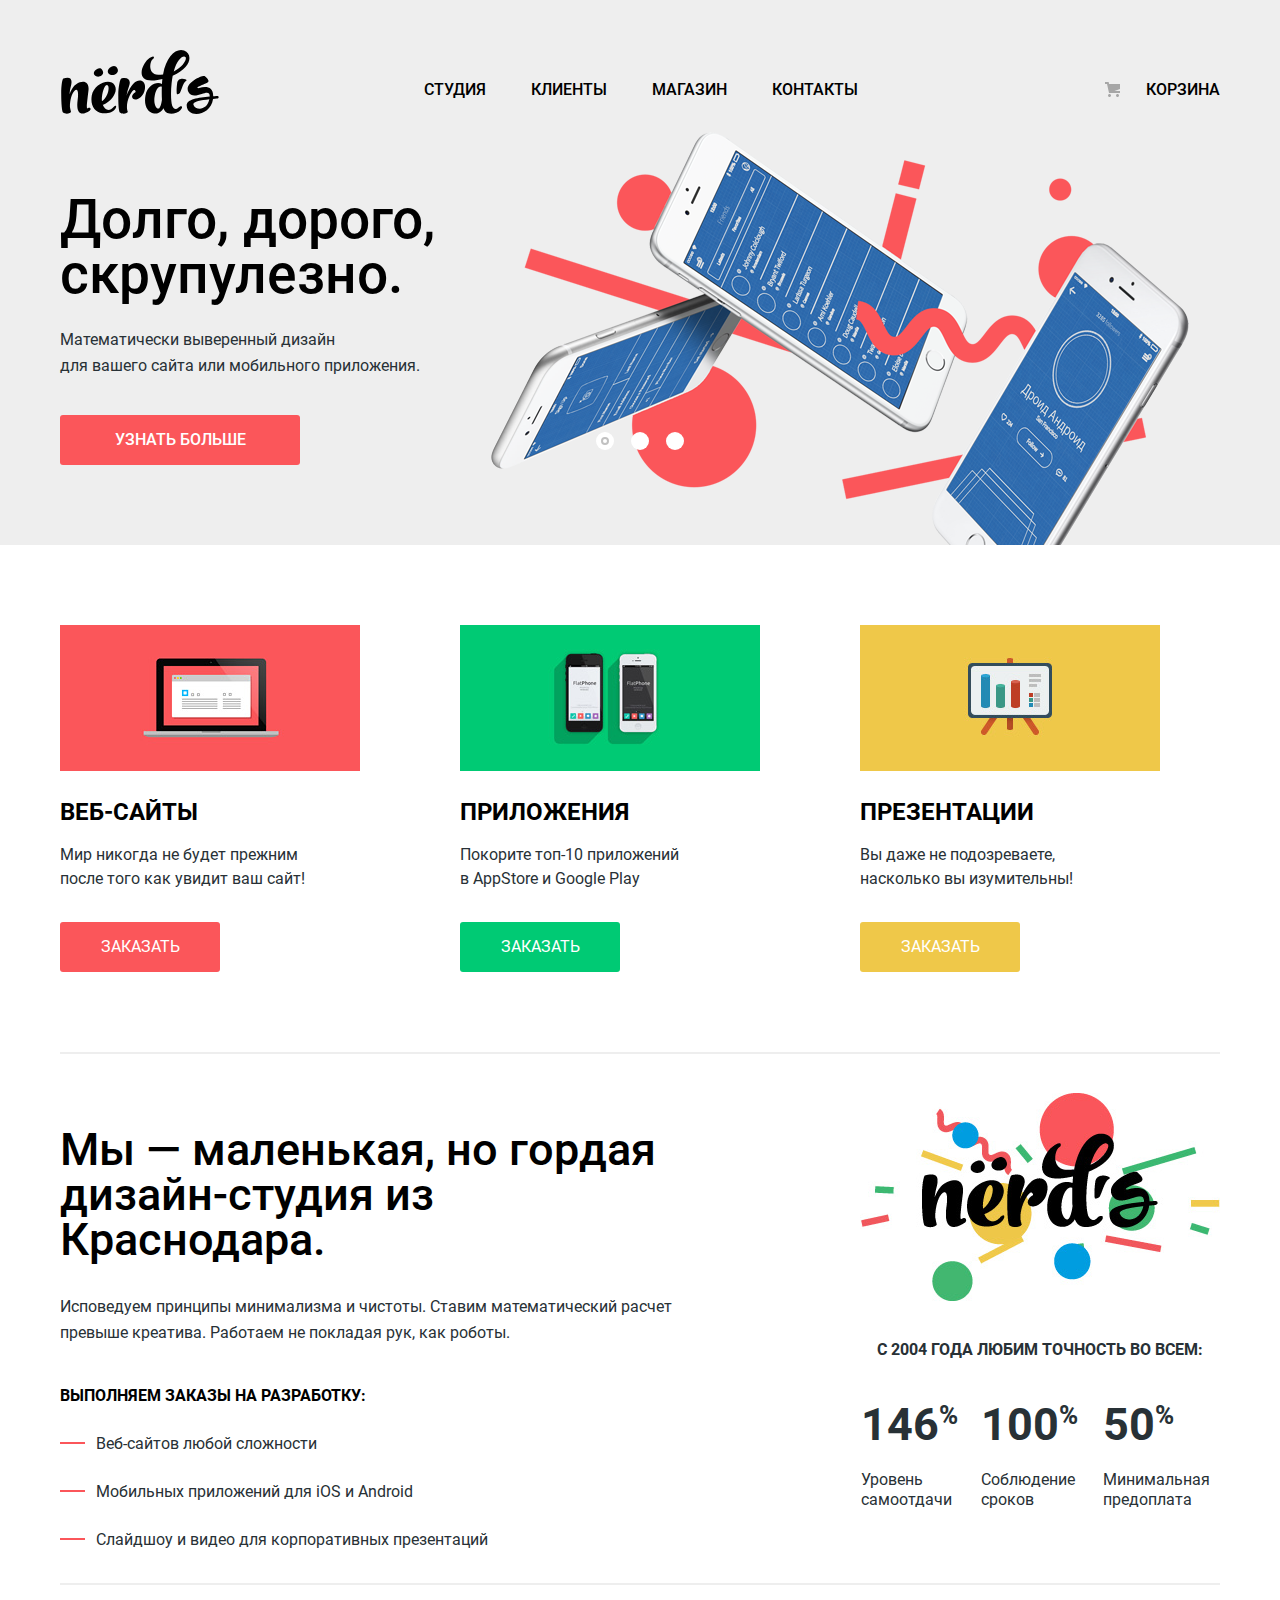
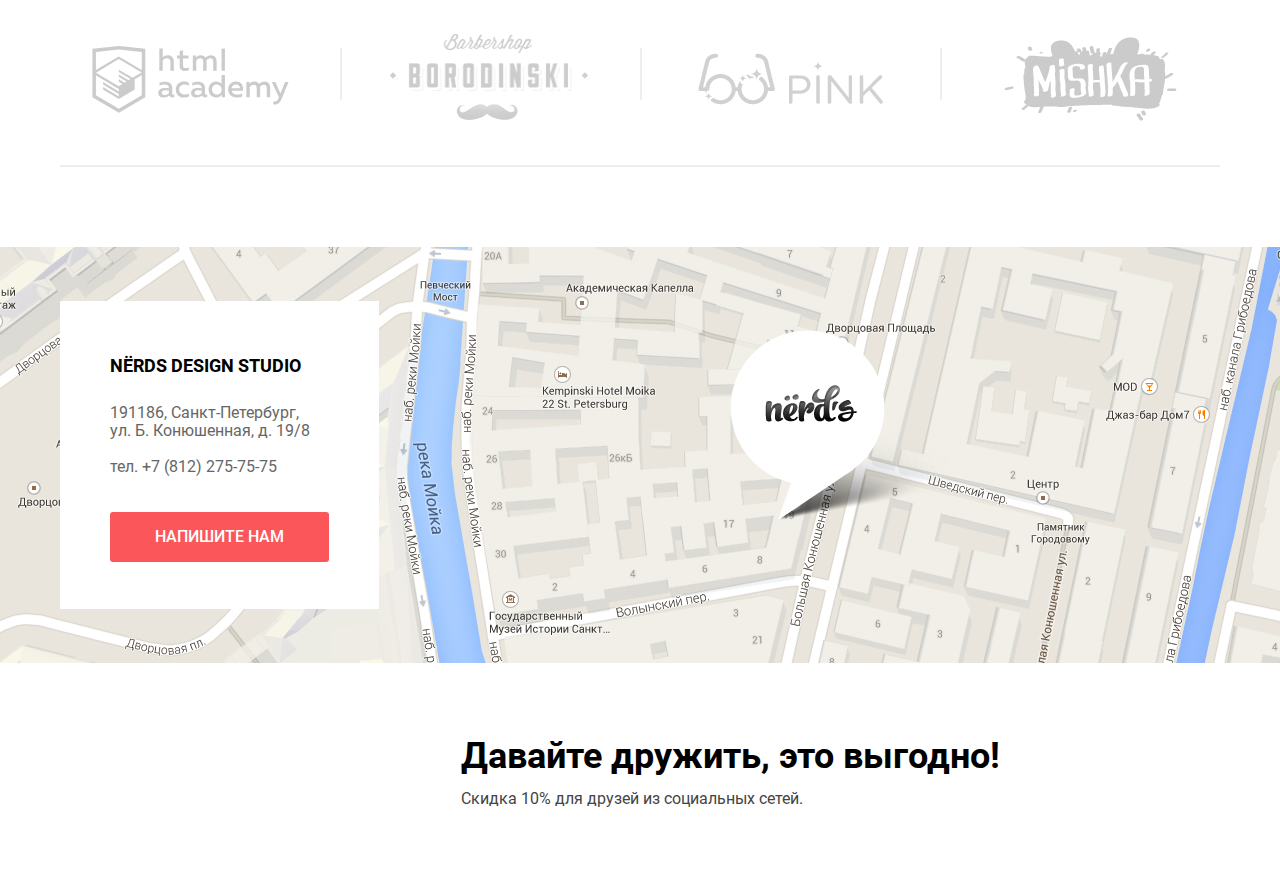
==== commit 785d7f7f: "Защита личного проекта «Нёрдс»" ====
--- a/index.html
+++ b/index.html
@@ -24,7 +24,7 @@
         </a>
         <ul class="navigation-list">
           <li class="navigation-item">
-            <a class="navigation-item-link" href="index.html">Студия</a>
+            <a class="navigation-item-link" href="blank.html">Студия</a>
           </li>
           <li class="navigation-item">
             <a class="navigation-item-link" href="blank.html">Клиенты</a>
@@ -306,7 +306,6 @@
   </section>
 
   <script src="js/modal.min.js"></script>
-  <script src="js/slider.min.js"></script>
 
 </body>
 
--- a/css/style.min.css
+++ b/css/style.min.css
@@ -1 +1 @@
-@-webkit-keyframes bounce{0%{-webkit-transform:translateY(-2000px);transform:translateY(-2000px)}70%{-webkit-transform:translateY(30px);transform:translateY(30px)}90%{-webkit-transform:translateY(-10px);transform:translateY(-10px)}to{-webkit-transform:translateY(0);transform:translateY(0)}}@keyframes bounce{0%{-webkit-transform:translateY(-2000px);transform:translateY(-2000px)}70%{-webkit-transform:translateY(30px);transform:translateY(30px)}90%{-webkit-transform:translateY(-10px);transform:translateY(-10px)}to{-webkit-transform:translateY(0);transform:translateY(0)}}@-webkit-keyframes shake{0%,to{-webkit-transform:translateY(0);transform:translateY(0)}10%,30%,50%,70%,90%{-webkit-transform:translateY(-10px);transform:translateY(-10px)}20%,40%,60%,80%{-webkit-transform:translateY(10px);transform:translateY(10px)}}@keyframes shake{0%,to{-webkit-transform:translateY(0);transform:translateY(0)}10%,30%,50%,70%,90%{-webkit-transform:translateY(-10px);transform:translateY(-10px)}20%,40%,60%,80%{-webkit-transform:translateY(10px);transform:translateY(10px)}}@font-face{font-family:Roboto;src:url(../fonts/roboto.woff2)format("woff2"),url(../fonts/roboto.woff)format("woff");font-weight:400;font-style:normal}@font-face{font-family:Roboto;src:url(../fonts/robotobold.woff2)format("woff2"),url(../fonts/robotobold.woff)format("woff");font-weight:700;font-style:normal}@font-face{font-family:Roboto;src:url(../fonts/robotomedium.woff2)format("woff2"),url(../fonts/robotomedium.woff)format("woff");font-weight:500;font-style:normal}:root{--basic-black:#000000;--basic-white:#ffffff;--main-content:#283136;--footer-content:#444444;--map-content:#666666;--basic-color:#eeeeee;--selection-basic-color:#4d4d4d;--hover-basic-color:#dfdfdf;--active-basic-color:#d5d5d5;--active-item-basic-color:#dbdbdb;--icon-basic-color:#a6a6a6;--icon-active-basic-color:#231f20;--icon-social-basic-color:#e1e1e1;--shaddow-basic-color:#d7dcdf;--forms-basic-color:#d7dcde;--forms-basic-color-hover:#b4b9bb;--dark-shaddow-basic-color:#ababab;--button-border-basic-color:#c1c1c1;--background-basic-color:#f2f2f2;--basic-black-opacity-06:rgba(0, 0, 0, 0.6);--basic-black-opacity-03:rgba(0, 0, 0, 0.3);--basic-black-opacity-01:rgba(0, 0, 0, 0.1);--basic-white-opacity-06:rgba(255, 255, 255, 0.6);--basic-white-opacity-03:rgba(255, 255, 255, 0.3);--selection-basic-color-opacity-01:rgba(77, 77, 77, 0.1);--selection-basic-color-opacity-04:rgba(77, 77, 77, 0.4);--selection-basic-color-opacity-012:rgba(77, 77, 77, 0.12);--main-content-opaciti-04:rgba(40, 49, 54, 0.4);--button-shaddow:rgba(0, 1, 1, 0.1);--popup-shaddow:rgba(0, 0, 0, 0.4);--filter-shaddow:rgba(0, 0, 0, 0.15);--basic-red:#fb565a;--hover-red:#e74246;--active-red:#d7373b;--basic-green:#00ca74;--hover-green:#00bc6c;--active-green:#00aa62;--basic-yellow:#efc849;--hover-yellow:#eab534;--active-yellow:#e5a722}.page{height:100%}.page-body{font-family:Roboto,Arial,sans-serif;font-size:16px;line-height:24px;font-weight:400;color:var(--main-content);min-height:100%;background-color:var(--basic-white);display:-ms-grid;display:grid;-ms-grid-rows:-webkit-min-content 1fr -webkit-min-content;-ms-grid-rows:min-content 1fr min-content;grid-template-rows:-webkit-min-content 1fr -webkit-min-content;grid-template-rows:min-content 1fr min-content;-ms-flex-line-pack:start;align-content:start}.container{width:1160px;margin:0 auto;padding:0;position:relative}.visually-hidden{position:absolute;width:1px;height:1px;margin:-1px;border:0;padding:0;white-space:nowrap;-webkit-clip-path:inset(100%);clip-path:inset(100%);clip:rect(0 0 0 0);overflow:hidden}.invisible{display:none}.main-header{background-color:var(--basic-color)}.main-navigation{display:-webkit-box;display:-ms-flexbox;display:flex;-ms-flex-wrap:wrap;flex-wrap:wrap;-webkit-box-pack:justify;-ms-flex-pack:justify;justify-content:space-between;min-height:114px;font-weight:500;line-height:30px;text-transform:uppercase;text-decoration:none;color:var(--basic-black)}.logo-nerds{-webkit-box-align:end;-ms-flex-align:end;align-items:flex-end}.logo-nerds:hover{opacity:.7}.contacts-button:active .contacts-button-link,.logo-nerds:active,.social-icon-wrapper:active .social-icon{opacity:.3}.logo-nerds,.navigation-item,.navigation-list{display:-webkit-box;display:-ms-flexbox;display:flex}.navigation-list{list-style:none;padding:75px 0 0;margin:0;-ms-flex-wrap:wrap;flex-wrap:wrap;min-width:440px;max-width:885px;-webkit-box-pack:center;-ms-flex-pack:center;justify-content:center}.navigation-item{margin-right:45px;position:relative}.navigation-item-user{margin-right:0;margin-left:40px}.navigation-list-user{list-style:none;padding:75px 0 0;margin:0;display:-webkit-box;display:-ms-flexbox;display:flex;-ms-flex-wrap:wrap;flex-wrap:wrap;-webkit-box-pack:center;-ms-flex-pack:center;justify-content:center}.navigation-item-current::before{content:"";width:74px;height:3px;display:block;background-color:var(--basic-red);position:absolute;bottom:-6px;left:1px}.navigation-item-link{text-decoration:inherit;color:inherit}.navigation-item-link:hover{color:var(--basic-red)}.navigation-item-link:active{color:var(--basic-black);opacity:.3}.navigation-item-user::before{content:"";display:block;width:15px;height:15px;background-image:url(../img/main/basket-icon.svg);background-repeat:no-repeat;position:absolute;left:-41px;top:7px}.map-contacts{position:relative;z-index:3}.contacts{position:absolute;width:219px;height:208px;background-color:var(--basic-white);margin:54px 0;padding:50px;line-height:18px}.contacts-title{color:var(--basic-black);font-weight:700;font-size:18px;line-height:30px;text-transform:uppercase;margin:0}.contacts-adress{font-family:inherit;font-style:inherit;font-weight:inherit;font-size:inherit;margin:23px 0 18px;color:var(--map-content)}.contacts-phone-number{color:var(--map-content);text-decoration:none}.contacts-button{width:219px;height:50px;background-color:var(--basic-red);border-radius:3px;display:-webkit-box;display:-ms-flexbox;display:flex;-webkit-box-pack:center;-ms-flex-pack:center;justify-content:center;-webkit-box-align:center;-ms-flex-align:center;align-items:center;margin:36px 0 47px}.contacts-button-link{font-weight:500;line-height:18px;color:var(--basic-white);text-decoration:none;text-transform:uppercase}.contacts-button:hover{background-color:var(--hover-red)}.contacts-button:active{background-color:var(--active-red);-webkit-box-shadow:inset 0 3px 0 var(--button-shaddow);box-shadow:inset 0 3px 0 var(--button-shaddow)}.map-image-wrapper{width:100%;height:416px;background-color:var(--basic-color);position:relative}.google-map{width:100%;height:100%;position:absolute;z-index:1}.map-image-view{width:100%;height:100%;-o-object-fit:cover;object-fit:cover;display:block}.map-image-marker{width:231px;height:190px;position:absolute;left:57%;top:20%}.friendship{min-height:217px;display:-ms-grid;display:grid;-ms-grid-columns:1fr 2fr;grid-template-columns:1fr 2fr}.social-icon-wrapper,.social-list{display:-webkit-box;display:-ms-flexbox;display:flex;-webkit-box-align:center;-ms-flex-align:center;align-items:center}.social-list{list-style:none;margin:0;padding:68px 0;-webkit-box-pack:start;-ms-flex-pack:start;justify-content:flex-start}.social-icon-wrapper{width:80px;height:80px;margin-right:10px;border-radius:50%;background-image:-webkit-gradient(linear,left bottom,left top,from(var(--icon-social-basic-color)),to(var(--icon-social-basic-color)));background-image:-o-linear-gradient(bottom,var(--icon-social-basic-color),var(--icon-social-basic-color));background-image:linear-gradient(0deg,var(--icon-social-basic-color),var(--icon-social-basic-color));-webkit-box-pack:center;-ms-flex-pack:center;justify-content:center}.social-icon-wrapper:hover{background-image:-webkit-gradient(linear,left bottom,left top,from(var(--hover-red)),to(var(--hover-red)));background-image:-o-linear-gradient(bottom,var(--hover-red),var(--hover-red));background-image:linear-gradient(0deg,var(--hover-red),var(--hover-red))}.social-icon-wrapper:active{background-image:-webkit-gradient(linear,left bottom,left top,from(var(--active-red)),to(var(--active-red)));background-image:-o-linear-gradient(bottom,var(--active-red),var(--active-red));background-image:linear-gradient(0deg,var(--active-red),var(--active-red));-webkit-box-shadow:inset 0 3px 0 var(--button-shaddow);box-shadow:inset 0 3px 0 var(--button-shaddow)}.friendship-motto{color:var(--basic-black);font-weight:700;font-size:36px;line-height:36px;margin:75px 14px 12px;padding:0}.friendship-discount{color:var(--footer-content);line-height:18px;padding:0;margin-left:14px}.modal{position:fixed;top:0;right:0;bottom:0;left:0;margin:auto;color:var(--footer-content);background-color:var(--basic-white);-webkit-box-shadow:0 20px 40px var(--popup-shaddow);z-index:15;box-shadow:0 20px 40px var(--popup-shaddow);width:30%;height:30%}.modal-error,.modal-open{-webkit-animation-name:bounce;animation-name:bounce;-webkit-animation-duration:.6s;animation-duration:.6s}.modal-error{-webkit-animation-name:shake;animation-name:shake}.modal-feedback{width:960px;height:590px;display:block}.feedback-title{font-weight:700;font-size:45px;line-height:53px;color:var(--basic-black);margin:63px 0 38px 100px}.feedback-form,.feedback-item{display:-webkit-box;display:-ms-flexbox;display:flex;-ms-flex-wrap:wrap;flex-wrap:wrap}.feedback-form{margin:0 99px 84px 100px;position:relative}.feedback-item{width:360px;height:77px;margin:0 40px 34px 0}.feedback-item:nth-child(even){margin-right:0}.label-feedback-field{font-family:inherit;font-size:inherit;font-weight:700;line-height:18px;color:var(--basic-black);margin-bottom:9px}.feedback-field{width:360px;height:50px;padding:16px}.feedback-textarea{width:760px;height:118px;padding:16px;resize:none}.feedback-field,.feedback-textarea{color:var(--footer-content);opacity:.5;border:2px solid var(--forms-basic-color);-webkit-box-sizing:border-box;box-sizing:border-box;border-radius:3px}.feedback-field::-webkit-input-placeholder,.feedback-textarea::-webkit-input-placeholder{color:var(--footer-content)}.feedback-field::-moz-placeholder,.feedback-textarea::-moz-placeholder{color:var(--footer-content)}.feedback-field:-ms-input-placeholder,.feedback-textarea:-ms-input-placeholder{color:var(--footer-content)}.feedback-field::-ms-input-placeholder,.feedback-textarea::-ms-input-placeholder{color:var(--footer-content)}.feedback-field::placeholder,.feedback-textarea::placeholder{color:var(--footer-content)}.feedback-field:hover,.feedback-textarea:hover{border-color:var(--forms-basic-color-hover);opacity:.5}.feedback-field:focus,.feedback-textarea:focus{border-color:var(--basic-black);opacity:1}.feedback-field:invalid,.feedback-textarea:invalid{border-color:var(--hover-red);color:var(--hover-red);opacity:1}.button-feedback-send{width:259px;height:50px;background-color:var(--basic-red);border:0;border-radius:3px;display:-webkit-box;display:-ms-flexbox;display:flex;-webkit-box-pack:center;-ms-flex-pack:center;justify-content:center;margin-top:47px;font-weight:500;color:var(--basic-white);text-transform:uppercase}.button-feedback-send:hover{border:0;background-color:var(--hover-red)}.button-feedback-send:active{border:0;background-color:var(--active-red);-webkit-box-shadow:inset 0 3px 0 var(--button-shaddow);box-shadow:inset 0 3px 0 var(--button-shaddow)}.modal-close{width:21px;height:21px;position:absolute;top:78px;right:90px;border:0;background-color:var(--basic-white);background-image:url(../img/main/close-cross.svg);opacity:.3}.modal-close:hover{opacity:1}.modal-close:active{opacity:.3}.feature-wrapper{background-color:var(--basic-color)}.feature-list{list-style:none;margin:0;padding:0}.feature-item.feature-item-display-none{display:none}.feature-item{display:-ms-grid;display:grid;-ms-grid-columns:397px 760px;grid-template-columns:397px 760px}.feature-context{z-index:5}.feature-motto{width:520px;height:110px;color:var(--basic-black);font-weight:500;font-size:55px;line-height:55px;margin-top:78px;margin-bottom:25px}.feature-mission{width:420px;line-height:26px;padding-bottom:12px}.feature-item:not(:first-child) .feature-mission{padding-top:12px;padding-bottom:0}.feature-button{width:240px;height:50px;border-radius:3px;display:-webkit-box;display:-ms-flexbox;display:flex;color:var(--basic-white);text-transform:uppercase;background-color:var(--basic-red);margin-top:24px}.feature-button:hover{background-color:var(--hover-red)}.feature-button:active{background-color:var(--active-red);-webkit-box-shadow:inset 0 3px 0 var(--button-shaddow);box-shadow:inset 0 3px 0 var(--button-shaddow)}.feature-button:active .feature-button-link{opacity:.3}.feature-button-link{font-weight:500;line-height:18px;color:var(--basic-white);text-decoration:none;margin:auto}.slider-button,.slider-control{height:18px;display:-webkit-box;display:-ms-flexbox;display:flex}.slider-control{-ms-flex-wrap:wrap;flex-wrap:wrap;position:absolute;left:536px;bottom:95px;min-width:88px}.slider-button{width:18px;background-color:var(--basic-white);border:0;border-radius:50%;cursor:pointer;margin-right:17px;padding:0}.slider-button-current::before{content:"";width:8px;height:8px;border:2px solid var(--button-border-basic-color);-webkit-box-sizing:border-box;box-sizing:border-box;border-radius:50%;margin:auto}.services{padding:80px 0;border-bottom:2px solid var(--basic-color)}.service-list{list-style:none;margin:0;padding:0;display:-ms-grid;display:grid;-webkit-column-gap:40px;-moz-column-gap:40px;column-gap:40px;-ms-grid-columns:1fr 40px 1fr 40px 1fr;grid-template-columns:1fr 1fr 1fr}.service-image{display:block}.service-item-title{color:var(--basic-black);font-weight:700;font-size:24px;line-height:30px;text-transform:uppercase;margin:26px 0 14px}.service-result{width:255px;height:48px}.servise-button{width:160px;height:50px;margin-top:31px;border-radius:3px;display:-webkit-box;display:-ms-flexbox;display:flex;color:var(--basic-white);text-transform:uppercase;text-decoration:none;-webkit-box-pack:center;-ms-flex-pack:center;justify-content:center;-webkit-box-align:center;-ms-flex-align:center;align-items:center}.about-us-service-item::before,.service-button-red{background-color:var(--basic-red)}.service-button-red:hover{background-color:var(--hover-red)}.service-button-red:active{background-color:var(--active-red);color:var(--basic-white-opacity-03);-webkit-box-shadow:inset 0 3px 0 var(--button-shaddow);box-shadow:inset 0 3px 0 var(--button-shaddow)}.service-button-green{background-color:var(--basic-green)}.service-button-green:hover{background-color:var(--hover-green)}.service-button-green:active{background-color:var(--active-green);color:var(--basic-white-opacity-03);-webkit-box-shadow:inset 0 3px 0 var(--button-shaddow);box-shadow:inset 0 3px 0 var(--button-shaddow)}.service-button-yellow{background-color:var(--basic-yellow)}.service-button-yellow:hover{background-color:var(--hover-yellow)}.service-button-yellow:active{background-color:var(--active-yellow);color:var(--basic-white-opacity-03);-webkit-box-shadow:inset 0 3px 0 var(--button-shaddow);box-shadow:inset 0 3px 0 var(--button-shaddow)}.about-us{display:-ms-grid;display:grid;-ms-grid-columns:650px 150px 360px;grid-template-columns:650px 360px;-webkit-column-gap:150px;-moz-column-gap:150px;column-gap:150px;border-bottom:2px solid var(--basic-color)}.about-us-information{padding-top:73px}.about-us-discription{font-weight:500;font-size:45px;line-height:45px;color:var(--basic-black);margin:0}.about-us-principles{width:646px;margin-top:32px;line-height:26px}.about-us-services-title{font-weight:700;text-transform:uppercase;font-size:inherit;line-height:inherit;color:var(--basic-black);margin:38px 0 24px}.about-us-service-list{list-style:none;margin:0;padding:0}.about-us-service-item{position:relative;margin-left:36px;margin-bottom:24px}.about-us-service-item::before{content:"";display:block;width:25px;height:2px;position:absolute;left:-36px;top:10px}.assurances{padding:39px 0 72px}.assurances-table{border-collapse:collapse}.assurances-table td:nth-child(2){padding-left:16px}.assurances-table td:nth-child(3){padding-left:20px}.assurances-item td{padding-top:12px;line-height:20px}.assurances-legend{font-weight:700;text-transform:uppercase;margin:30px 0}.assurances-value{font-weight:700;font-size:45px;line-height:64px}.assurances-sup{vertical-align:super;font-size:26px;line-height:40px}.partners{border-bottom:2px solid var(--basic-color);margin-bottom:80px}.partners-list{list-style:none;margin:0;padding:0;display:-ms-grid;display:grid;-webkit-box-pack:center;-ms-flex-pack:center;justify-content:center;-webkit-box-align:center;-ms-flex-align:center;align-items:center;-ms-grid-columns:300px 300px 300px 300px;grid-template-columns:300px 300px 300px 300px;-ms-grid-rows:180px;grid-template-rows:180px}.partners-list>:nth-child(1){-ms-grid-row:1;-ms-grid-column:1}.partners-list>:nth-child(2){-ms-grid-row:1;-ms-grid-column:2}.partners-list>:nth-child(3){-ms-grid-row:1;-ms-grid-column:3}.partners-list>:nth-child(4){-ms-grid-row:1;-ms-grid-column:4}.partners-item{-o-object-fit:contain;object-fit:contain;display:-webkit-box;display:-ms-flexbox;display:flex;-webkit-box-pack:center;-ms-flex-pack:center;justify-content:center;-webkit-box-align:center;-ms-flex-align:center;align-items:center;position:relative;height:180px;padding-top:15px}.logo-partners{opacity:.2}.logo-partners:hover{opacity:1}.logo-partners:active{opacity:.1}.partners-item:not(:first-child)::before{content:"";display:block;width:2px;height:52px;background-color:var(--basic-color);position:absolute;top:70px;left:0}.catalog-title{background-color:var(--basic-color);margin:0;text-align:center;padding-top:78px;padding-bottom:108px;font-weight:500;font-size:55px;line-height:55px;color:var(--basic-black)}.catalog-wrapper{display:-ms-grid;display:grid;-ms-grid-columns:auto 760px;grid-template-columns:auto 760px}.filters{-ms-grid-row:1;-ms-grid-row-span:2;grid-row:1/3;width:260px}.filter-field{border:0;margin:0;padding:0}.filter-title{font-weight:700;font-size:18px;line-height:30px;text-transform:uppercase;color:var(--basic-black);margin:0;padding:0}.filter-price{margin-top:55px;display:-webkit-box;display:-ms-flexbox;display:flex;-ms-flex-wrap:wrap;flex-wrap:wrap}.price-range{width:260px;height:80px;margin-top:48px;background-color:var(--basic-color);border-radius:3px;position:relative}.price-scale{width:205px;height:2px;background-color:var(--shaddow-basic-color);position:absolute;left:33px;top:39px}.price-bar{width:138px;height:2px;background-color:var(--basic-green)}.toggle{width:4px;height:4px;background-color:var(--icon-basic-color);border:8px solid var(--basic-white);border-radius:50%;-webkit-box-shadow:0 2px 1px var(--filter-shaddow);box-shadow:0 2px 1px var(--filter-shaddow);position:absolute;top:30px;cursor:pointer}.toggle-min{left:18px}.toggle-max{left:160px}.price-controls{margin-top:14px;line-height:22px;text-transform:uppercase;display:-webkit-box;display:-ms-flexbox;display:flex;-webkit-box-pack:justify;-ms-flex-pack:justify;justify-content:space-between;width:100%}.max-price,.min-price{width:70px;height:34px;background-color:var(--basic-color);border-radius:3px;margin-left:11px;text-align:center;border:1px solid var(--basic-color)}.filter-list{list-style:none;margin:16px 0 0;padding:0}.filter-item{margin-left:36px;margin-bottom:20px;line-height:20px;position:relative}.filter-grid{margin-top:54px}.filter-features{margin-top:26px}.input-switch-radio+label::before{content:"";width:25px;height:25px;color:var(--selection-basic-color);opacity:.4;border:4px solid var(--selection-basic-color);-webkit-box-sizing:border-box;box-sizing:border-box;border-radius:50%;position:absolute;left:-36px;top:-3px}.input-switch-radio:checked+label::after{content:"";width:9px;height:9px;background-color:var(--selection-basic-color);opacity:.4;border-radius:50%;position:absolute;left:-28px;top:5px}.input-switch-checkbox:not(:checked)+label::before{content:"";opacity:.4;width:23px;height:23px;background:url(../img/catalog/checkbox-off.svg);position:absolute;left:-36px;top:-3px}.input-switch-checkbox:checked+label::before{content:"";width:25px;height:23px;background:url(../img/catalog/checkbox-on.svg);opacity:.4;position:absolute;left:-36px;top:-3px}.input-switch+label{cursor:pointer}.input-switch:hover+label::before{opacity:1}.input-switch:checked:hover+label::after,.input-switch:checked:hover+label::before{opacity:1}.input-switch:focus+label::after,.input-switch:focus+label::before{opacity:1}.input-switch:disabled+label{color:var(--selection-basic-color);opacity:.3}.filter-template-button{width:100%;height:50px;margin-top:30px;background-color:var(--basic-color);font-weight:500;line-height:18px;text-transform:uppercase;color:var(--basic-black);border:0;border-radius:3px;cursor:pointer}.filter-template-button:hover{background-color:var(--hover-basic-color)}.filter-template-button:active{background-color:var(--active-basic-color);color:var(--basic-black-opacity-03);-webkit-box-shadow:inset 0 3px 0 var(--button-shaddow);box-shadow:inset 0 3px 0 var(--button-shaddow)}.sorting{display:-webkit-box;display:-ms-flexbox;display:flex;-webkit-box-pack:justify;-ms-flex-pack:justify;justify-content:space-between;margin:55px 0 48px}.sorting-title{font-weight:700;font-size:18px;line-height:30px;text-transform:uppercase;color:var(--basic-black);margin:0;padding:0}.sorting-list{list-style:none;margin:0;padding:0;display:-webkit-box;display:-ms-flexbox;display:flex;-webkit-box-align:center;-ms-flex-align:center;align-items:center;-webkit-box-pack:start;-ms-flex-pack:start;justify-content:flex-start}.sorting-item-type{text-decoration:none;font-size:14px;line-height:18px;text-transform:uppercase;color:var(--basic-black);margin-right:25px;opacity:.3}.sorting-item-type:hover{opacity:.6}.activ-type,.sorting-item-type:active{opacity:1}.sorting-item:nth-child(4){padding:0 18px 0 22px}.sort-direction .sort-direction-path{fill:var(--icon-basic-color);opacity:.2}.sort-direction:hover .sort-direction-path{fill:var(--icon-basic-color);opacity:1}.active-direction .sort-direction-path,.sort-direction:active .sort-direction-path{fill:var(--icon-active-basic-color);opacity:1}.template-list{list-style:none;margin:0;padding:0;display:-webkit-box;display:-ms-flexbox;display:flex;-ms-flex-wrap:wrap;flex-wrap:wrap}.template-item{margin-top:40px;margin-bottom:30px;width:360px;height:580px;position:relative}.template-item:nth-of-type(odd){margin-right:40px}.template-item-image{width:100%;border:1px solid var(--basic-black-opacity-01);display:block;-webkit-box-sizing:border-box;box-sizing:border-box;background-color:var(--background-basic-color);border-bottom-left-radius:5px;border-bottom-right-radius:5px}.template-item::before{content:"";display:block;margin:0;padding:0;width:360px;height:40px;background-image:url(../img/catalog/browser.svg);background-repeat:no-repeat;opacity:.12;position:absolute;top:-40px}.template-item:focus-within .template-item-image,.template-item:hover .template-item-image{border:0;-webkit-filter:drop-shadow(0 6px 15px rgba(0,0,0,.25));filter:drop-shadow(0 6px 15px rgba(0,0,0,.25))}.template-item:focus-within::before,.template-item:hover::before{opacity:1}.template-item-info{display:none}.template-item:focus-within .template-item-info,.template-item:hover .template-item-info{max-width:100%;max-height:510px;display:block;background-color:var(--basic-color);position:absolute;left:0;bottom:0;padding:26px 53px 44px 52px;margin-bottom:2px;cursor:default;text-align:center;line-height:18px;color:var(--map-content);overflow:visible auto}.item-info-link{text-decoration:none}.template-item-title{font-weight:700;font-size:18px;line-height:30px;text-align:center;text-transform:uppercase;color:var(--basic-black);margin:0 0 12px}.template-item-title:hover{color:var(--basic-red);cursor:pointer}.template-item-title:active{color:var(--basic-black);opacity:.3;cursor:pointer}.template-item-text{margin:12px 0 32px}.template-item-button{width:200px;height:50px;margin:32px auto 0;background-color:var(--basic-red);border:0;border-radius:3px;-webkit-box-pack:center;-ms-flex-pack:center;justify-content:center;font-weight:500;color:var(--basic-white);text-transform:uppercase;cursor:pointer}.template-item-button:hover{border:0;background-color:var(--hover-red)}.template-item-button:active{border:0;background-color:var(--active-red);-webkit-box-shadow:inset 0 3px 0 var(--button-shaddow);box-shadow:inset 0 3px 0 var(--button-shaddow)}.pagination-item,.pagination-list,.template-item-button{display:-webkit-box;display:-ms-flexbox;display:flex}.pagination-list{list-style:none;-ms-flex-wrap:wrap;flex-wrap:wrap;margin:25px 0 60px;padding:0}.pagination-item{width:50px;height:50px;margin-right:11px;text-align:center;background-color:var(--basic-color);border-radius:3px;cursor:pointer}.pagination-item-next{width:260px;margin-right:0}.page-current{border:3px solid var(--active-item-basic-color);-webkit-box-sizing:border-box;box-sizing:border-box;background-color:var(--basic-white)}.pagination-link{margin:auto;text-decoration:none;text-transform:uppercase;color:var(--basic-black);font-weight:500;line-height:18px}.pagination-item:hover{background-color:var(--hover-basic-color)}.pagination-item:active{background:var(--active-basic-color);-webkit-box-shadow:inset 0 3px 0 var(--button-shaddow);box-shadow:inset 0 3px 0 var(--button-shaddow)}.pagination-item:active .pagination-link{opacity:.3}
+@-webkit-keyframes bounce{0%{-webkit-transform:translateY(-2000px);transform:translateY(-2000px)}70%{-webkit-transform:translateY(30px);transform:translateY(30px)}90%{-webkit-transform:translateY(-10px);transform:translateY(-10px)}to{-webkit-transform:translateY(0);transform:translateY(0)}}@keyframes bounce{0%{-webkit-transform:translateY(-2000px);transform:translateY(-2000px)}70%{-webkit-transform:translateY(30px);transform:translateY(30px)}90%{-webkit-transform:translateY(-10px);transform:translateY(-10px)}to{-webkit-transform:translateY(0);transform:translateY(0)}}@-webkit-keyframes shake{0%,to{-webkit-transform:translateY(0);transform:translateY(0)}10%,30%,50%,70%,90%{-webkit-transform:translateY(-10px);transform:translateY(-10px)}20%,40%,60%,80%{-webkit-transform:translateY(10px);transform:translateY(10px)}}@keyframes shake{0%,to{-webkit-transform:translateY(0);transform:translateY(0)}10%,30%,50%,70%,90%{-webkit-transform:translateY(-10px);transform:translateY(-10px)}20%,40%,60%,80%{-webkit-transform:translateY(10px);transform:translateY(10px)}}@font-face{font-family:Roboto;src:url(../fonts/roboto.woff2)format("woff2"),url(../fonts/roboto.woff)format("woff");font-weight:400;font-style:normal}@font-face{font-family:Roboto;src:url(../fonts/robotobold.woff2)format("woff2"),url(../fonts/robotobold.woff)format("woff");font-weight:700;font-style:normal}@font-face{font-family:Roboto;src:url(../fonts/robotomedium.woff2)format("woff2"),url(../fonts/robotomedium.woff)format("woff");font-weight:500;font-style:normal}:root{--basic-black:#000000;--basic-white:#ffffff;--main-content:#283136;--footer-content:#444444;--map-content:#666666;--basic-color:#eeeeee;--selection-basic-color:#4d4d4d;--hover-basic-color:#dfdfdf;--active-basic-color:#d5d5d5;--active-item-basic-color:#dbdbdb;--icon-basic-color:#a6a6a6;--icon-active-basic-color:#231f20;--icon-social-basic-color:#e1e1e1;--shaddow-basic-color:#d7dcdf;--forms-basic-color:#d7dcde;--forms-basic-color-hover:#b4b9bb;--dark-shaddow-basic-color:#ababab;--button-border-basic-color:#c1c1c1;--background-basic-color:#f2f2f2;--basic-black-opacity-06:rgba(0, 0, 0, 0.6);--basic-black-opacity-03:rgba(0, 0, 0, 0.3);--basic-black-opacity-01:rgba(0, 0, 0, 0.1);--basic-white-opacity-06:rgba(255, 255, 255, 0.6);--basic-white-opacity-03:rgba(255, 255, 255, 0.3);--selection-basic-color-opacity-01:rgba(77, 77, 77, 0.1);--selection-basic-color-opacity-04:rgba(77, 77, 77, 0.4);--selection-basic-color-opacity-012:rgba(77, 77, 77, 0.12);--main-content-opaciti-04:rgba(40, 49, 54, 0.4);--button-shaddow:rgba(0, 1, 1, 0.1);--popup-shaddow:rgba(0, 0, 0, 0.4);--filter-shaddow:rgba(0, 0, 0, 0.15);--basic-red:#fb565a;--hover-red:#e74246;--active-red:#d7373b;--basic-green:#00ca74;--hover-green:#00bc6c;--active-green:#00aa62;--basic-yellow:#efc849;--hover-yellow:#eab534;--active-yellow:#e5a722}.page{height:100%}.page-body{font-family:Roboto,Arial,sans-serif;font-size:16px;line-height:24px;font-weight:400;color:var(--main-content);min-height:100%;background-color:var(--basic-white);display:-ms-grid;display:grid;-ms-grid-rows:-webkit-min-content 1fr -webkit-min-content;-ms-grid-rows:min-content 1fr min-content;grid-template-rows:-webkit-min-content 1fr -webkit-min-content;grid-template-rows:min-content 1fr min-content;-ms-flex-line-pack:start;align-content:start}.container{width:1160px;margin:0 auto;padding:0;position:relative}.visually-hidden{position:absolute;width:1px;height:1px;margin:-1px;border:0;padding:0;white-space:nowrap;-webkit-clip-path:inset(100%);clip-path:inset(100%);clip:rect(0 0 0 0);overflow:hidden}.invisible{display:none}.main-header{background-color:var(--basic-color)}.main-navigation{display:-webkit-box;display:-ms-flexbox;display:flex;-ms-flex-wrap:wrap;flex-wrap:wrap;-webkit-box-pack:justify;-ms-flex-pack:justify;justify-content:space-between;min-height:114px;font-weight:500;line-height:30px;text-transform:uppercase;text-decoration:none;color:var(--basic-black)}.logo-nerds{-webkit-box-align:end;-ms-flex-align:end;align-items:flex-end}.logo-nerds:hover{opacity:.7}.contacts-button:active .contacts-button-link,.logo-nerds:active,.social-icon-wrapper:active .social-icon{opacity:.3}.logo-nerds,.navigation-item,.navigation-list{display:-webkit-box;display:-ms-flexbox;display:flex}.navigation-list{list-style:none;padding:75px 0 0;margin:0;-ms-flex-wrap:wrap;flex-wrap:wrap;min-width:440px;max-width:885px;-webkit-box-pack:center;-ms-flex-pack:center;justify-content:center}.navigation-item{margin-right:45px;position:relative}.navigation-item-user{margin-right:0;margin-left:40px}.navigation-list-user{list-style:none;padding:75px 0 0;margin:0;display:-webkit-box;display:-ms-flexbox;display:flex;-ms-flex-wrap:wrap;flex-wrap:wrap;-webkit-box-pack:center;-ms-flex-pack:center;justify-content:center}.navigation-item-current::before{content:"";width:74px;height:3px;display:block;background-color:var(--basic-red);position:absolute;bottom:-6px;left:1px}.navigation-item-link{text-decoration:inherit;color:inherit}.navigation-item-link:hover{color:var(--basic-red)}.navigation-item-link:active{color:var(--basic-black);opacity:.3}.navigation-item-user::before{content:"";display:block;width:15px;height:15px;background-image:url(../img/main/basket-icon.svg);background-repeat:no-repeat;position:absolute;left:-41px;top:7px}.map-contacts{position:relative;z-index:3}.contacts{position:absolute;width:219px;height:208px;background-color:var(--basic-white);margin:54px 0;padding:50px;line-height:18px}.contacts-title{color:var(--basic-black);font-weight:700;font-size:18px;line-height:30px;text-transform:uppercase;margin:0}.contacts-adress{font-family:inherit;font-style:inherit;font-weight:inherit;font-size:inherit;margin:23px 0 18px;color:var(--map-content)}.contacts-phone-number{color:var(--map-content);text-decoration:none}.contacts-button{width:219px;height:50px;background-color:var(--basic-red);border-radius:3px;display:-webkit-box;display:-ms-flexbox;display:flex;-webkit-box-pack:center;-ms-flex-pack:center;justify-content:center;-webkit-box-align:center;-ms-flex-align:center;align-items:center;margin:36px 0 47px}.contacts-button-link{font-weight:500;line-height:18px;color:var(--basic-white);text-decoration:none;text-transform:uppercase}.contacts-button:hover{background-color:var(--hover-red)}.contacts-button:active{background-color:var(--active-red);-webkit-box-shadow:inset 0 3px 0 var(--button-shaddow);box-shadow:inset 0 3px 0 var(--button-shaddow)}.map-image-wrapper{width:100%;height:416px;background-color:var(--basic-color);position:relative}.google-map{width:100%;height:100%;position:absolute;z-index:1}.map-image-view{width:100%;height:100%;-o-object-fit:cover;object-fit:cover;display:block}.map-image-marker{width:231px;height:190px;position:absolute;left:57%;top:20%}.friendship{min-height:217px;display:-ms-grid;display:grid;-ms-grid-columns:1fr 2fr;grid-template-columns:1fr 2fr}.social-icon-wrapper,.social-list{display:-webkit-box;display:-ms-flexbox;display:flex;-webkit-box-align:center;-ms-flex-align:center;align-items:center}.social-list{list-style:none;margin:0;padding:68px 0;-webkit-box-pack:start;-ms-flex-pack:start;justify-content:flex-start}.social-icon-wrapper{width:80px;height:80px;margin-right:10px;border-radius:50%;background-image:var(--icon-social-basic-color);-webkit-box-pack:center;-ms-flex-pack:center;justify-content:center}.social-icon-wrapper:hover{background-image:var(--hover-red)}.social-icon-wrapper:active{background-image:var(--active-red);-webkit-box-shadow:inset 0 3px 0 var(--button-shaddow);box-shadow:inset 0 3px 0 var(--button-shaddow)}.friendship-motto{color:var(--basic-black);font-weight:700;font-size:36px;line-height:36px;margin:75px 14px 12px;padding:0}.friendship-discount{color:var(--footer-content);line-height:18px;padding:0;margin-left:14px}.modal{position:fixed;top:0;right:0;bottom:0;left:0;margin:auto;color:var(--footer-content);background-color:var(--basic-white);-webkit-box-shadow:0 20px 40px var(--popup-shaddow);z-index:15;box-shadow:0 20px 40px var(--popup-shaddow);width:30%;height:30%}.modal-error,.modal-open{-webkit-animation-name:bounce;animation-name:bounce;-webkit-animation-duration:.6s;animation-duration:.6s}.modal-error{-webkit-animation-name:shake;animation-name:shake}.modal-feedback{width:960px;height:590px;display:block}.feedback-title{font-weight:700;font-size:45px;line-height:53px;color:var(--basic-black);margin:63px 0 38px 100px}.feedback-form,.feedback-item{display:-webkit-box;display:-ms-flexbox;display:flex;-ms-flex-wrap:wrap;flex-wrap:wrap}.feedback-form{margin:0 99px 84px 100px;position:relative}.feedback-item{width:360px;height:77px;margin:0 40px 34px 0}.feedback-item:nth-child(even){margin-right:0}.label-feedback-field{font-family:inherit;font-size:inherit;font-weight:700;line-height:18px;color:var(--basic-black);margin-bottom:9px}.feedback-field{width:360px;height:50px;padding:16px}.feedback-textarea{width:760px;height:118px;padding:16px;resize:none}.feedback-field,.feedback-textarea{color:var(--footer-content);opacity:.5;border:2px solid var(--forms-basic-color);-webkit-box-sizing:border-box;box-sizing:border-box;border-radius:3px}.feedback-field::-webkit-input-placeholder,.feedback-textarea::-webkit-input-placeholder{color:var(--footer-content)}.feedback-field::-moz-placeholder,.feedback-textarea::-moz-placeholder{color:var(--footer-content)}.feedback-field:-ms-input-placeholder,.feedback-textarea:-ms-input-placeholder{color:var(--footer-content)}.feedback-field::-ms-input-placeholder,.feedback-textarea::-ms-input-placeholder{color:var(--footer-content)}.feedback-field::placeholder,.feedback-textarea::placeholder{color:var(--footer-content)}.feedback-field:hover,.feedback-textarea:hover{border-color:var(--forms-basic-color-hover);opacity:.5}.feedback-field:focus,.feedback-textarea:focus{border-color:var(--basic-black);opacity:1}.feedback-field:not(:focus):invalid{border-color:var(--hover-red);color:var(--hover-red);opacity:1}.button-feedback-send{width:259px;height:50px;background-color:var(--basic-red);border:0;border-radius:3px;display:-webkit-box;display:-ms-flexbox;display:flex;-webkit-box-pack:center;-ms-flex-pack:center;justify-content:center;margin-top:47px;font-weight:500;color:var(--basic-white);text-transform:uppercase}.button-feedback-send:hover{border:0;background-color:var(--hover-red)}.button-feedback-send:active{border:0;background-color:var(--active-red);-webkit-box-shadow:inset 0 3px 0 var(--button-shaddow);box-shadow:inset 0 3px 0 var(--button-shaddow)}.modal-close{width:21px;height:21px;position:absolute;top:78px;right:90px;border:0;background-color:var(--basic-white);background-image:url(../img/main/close-cross.svg);opacity:.3}.modal-close:hover{opacity:1}.modal-close:active{opacity:.3}.feature-wrapper{background-color:var(--basic-color)}.feature-list{list-style:none;margin:0;padding:0}.feature-item.feature-item-display-none{display:none}.feature-item{display:-ms-grid;display:grid;-ms-grid-columns:397px 760px;grid-template-columns:397px 760px}.feature-context{z-index:5}.feature-motto{width:520px;height:110px;color:var(--basic-black);font-weight:500;font-size:55px;line-height:55px;margin-top:78px;margin-bottom:25px}.feature-mission{width:420px;line-height:26px;padding-bottom:12px}.feature-item:not(:first-child) .feature-mission{padding-top:12px;padding-bottom:0}.feature-button{width:240px;height:50px;border-radius:3px;display:-webkit-box;display:-ms-flexbox;display:flex;color:var(--basic-white);text-transform:uppercase;background-color:var(--basic-red);margin-top:24px}.feature-button:hover{background-color:var(--hover-red)}.feature-button:active{background-color:var(--active-red);-webkit-box-shadow:inset 0 3px 0 var(--button-shaddow);box-shadow:inset 0 3px 0 var(--button-shaddow)}.feature-button:active .feature-button-link{opacity:.3}.feature-button-link{font-weight:500;line-height:18px;color:var(--basic-white);text-decoration:none;margin:auto}.slider-button,.slider-control{height:18px;display:-webkit-box;display:-ms-flexbox;display:flex}.slider-control{-ms-flex-wrap:wrap;flex-wrap:wrap;position:absolute;left:536px;bottom:95px;min-width:88px}.slider-button{width:18px;background-color:var(--basic-white);border:0;border-radius:50%;cursor:pointer;margin-right:17px;padding:0}.slider-button-current::before{content:"";width:8px;height:8px;border:2px solid var(--button-border-basic-color);-webkit-box-sizing:border-box;box-sizing:border-box;border-radius:50%;margin:auto}.services{padding:80px 0;border-bottom:2px solid var(--basic-color)}.service-list{list-style:none;margin:0;padding:0;display:-ms-grid;display:grid;-webkit-column-gap:40px;-moz-column-gap:40px;column-gap:40px;-ms-grid-columns:1fr 40px 1fr 40px 1fr;grid-template-columns:1fr 1fr 1fr}.service-image{display:block}.service-item-title{color:var(--basic-black);font-weight:700;font-size:24px;line-height:30px;text-transform:uppercase;margin:26px 0 14px}.service-result{width:255px;height:48px}.servise-button{width:160px;height:50px;margin-top:31px;border-radius:3px;display:-webkit-box;display:-ms-flexbox;display:flex;color:var(--basic-white);text-transform:uppercase;text-decoration:none;-webkit-box-pack:center;-ms-flex-pack:center;justify-content:center;-webkit-box-align:center;-ms-flex-align:center;align-items:center}.about-us-service-item::before,.service-button-red{background-color:var(--basic-red)}.service-button-red:hover{background-color:var(--hover-red)}.service-button-red:active{background-color:var(--active-red);color:var(--basic-white-opacity-03);-webkit-box-shadow:inset 0 3px 0 var(--button-shaddow);box-shadow:inset 0 3px 0 var(--button-shaddow)}.service-button-green{background-color:var(--basic-green)}.service-button-green:hover{background-color:var(--hover-green)}.service-button-green:active{background-color:var(--active-green);color:var(--basic-white-opacity-03);-webkit-box-shadow:inset 0 3px 0 var(--button-shaddow);box-shadow:inset 0 3px 0 var(--button-shaddow)}.service-button-yellow{background-color:var(--basic-yellow)}.service-button-yellow:hover{background-color:var(--hover-yellow)}.service-button-yellow:active{background-color:var(--active-yellow);color:var(--basic-white-opacity-03);-webkit-box-shadow:inset 0 3px 0 var(--button-shaddow);box-shadow:inset 0 3px 0 var(--button-shaddow)}.about-us{display:-ms-grid;display:grid;-ms-grid-columns:650px 150px 360px;grid-template-columns:650px 360px;-webkit-column-gap:150px;-moz-column-gap:150px;column-gap:150px;border-bottom:2px solid var(--basic-color)}.about-us-information{padding-top:73px}.about-us-discription{font-weight:500;font-size:45px;line-height:45px;color:var(--basic-black);margin:0}.about-us-principles{width:646px;margin-top:32px;line-height:26px}.about-us-services-title{font-weight:700;text-transform:uppercase;font-size:inherit;line-height:inherit;color:var(--basic-black);margin:38px 0 24px}.about-us-service-list{list-style:none;margin:0;padding:0}.about-us-service-item{position:relative;margin-left:36px;margin-bottom:24px}.about-us-service-item::before{content:"";display:block;width:25px;height:2px;position:absolute;left:-36px;top:10px}.assurances{padding:39px 0 72px}.assurances-table{border-collapse:collapse}.assurances-table td:nth-child(2){padding-left:16px}.assurances-table td:nth-child(3){padding-left:20px}.assurances-item td{padding-top:12px;line-height:20px}.assurances-legend{font-weight:700;text-transform:uppercase;margin:30px 0}.assurances-value{font-weight:700;font-size:45px;line-height:64px}.assurances-sup{vertical-align:super;font-size:26px;line-height:40px}.partners{border-bottom:2px solid var(--basic-color);margin-bottom:80px}.partners-list{list-style:none;margin:0;padding:0;display:-ms-grid;display:grid;-webkit-box-pack:center;-ms-flex-pack:center;justify-content:center;-webkit-box-align:center;-ms-flex-align:center;align-items:center;-ms-grid-columns:300px 300px 300px 300px;grid-template-columns:300px 300px 300px 300px;-ms-grid-rows:180px;grid-template-rows:180px}.partners-list>:nth-child(1){-ms-grid-row:1;-ms-grid-column:1}.partners-list>:nth-child(2){-ms-grid-row:1;-ms-grid-column:2}.partners-list>:nth-child(3){-ms-grid-row:1;-ms-grid-column:3}.partners-list>:nth-child(4){-ms-grid-row:1;-ms-grid-column:4}.partners-item{-o-object-fit:contain;object-fit:contain;display:-webkit-box;display:-ms-flexbox;display:flex;-webkit-box-pack:center;-ms-flex-pack:center;justify-content:center;-webkit-box-align:center;-ms-flex-align:center;align-items:center;position:relative;height:180px;padding-top:15px}.logo-partners{opacity:.2}.logo-partners:hover{opacity:1}.logo-partners:active{opacity:.1}.partners-item:not(:first-child)::before{content:"";display:block;width:2px;height:52px;background-color:var(--basic-color);position:absolute;top:70px;left:0}.catalog-title{background-color:var(--basic-color);margin:0;text-align:center;padding-top:78px;padding-bottom:108px;font-weight:500;font-size:55px;line-height:55px;color:var(--basic-black)}.catalog-wrapper{display:-ms-grid;display:grid;-ms-grid-columns:auto 760px;grid-template-columns:auto 760px}.filters{-ms-grid-row:1;-ms-grid-row-span:2;grid-row:1/3;width:260px}.filter-field{border:0;margin:0;padding:0}.filter-title{font-weight:700;font-size:18px;line-height:30px;text-transform:uppercase;color:var(--basic-black);margin:0;padding:0}.filter-price{margin-top:55px;display:-webkit-box;display:-ms-flexbox;display:flex;-ms-flex-wrap:wrap;flex-wrap:wrap}.price-range{width:260px;height:80px;margin-top:48px;background-color:var(--basic-color);border-radius:3px;position:relative}.price-scale{width:205px;height:2px;background-color:var(--shaddow-basic-color);position:absolute;left:33px;top:39px}.price-bar{width:138px;height:2px;background-color:var(--basic-green)}.toggle{width:4px;height:4px;background-color:var(--icon-basic-color);border:8px solid var(--basic-white);border-radius:50%;-webkit-box-shadow:0 2px 1px var(--filter-shaddow);box-shadow:0 2px 1px var(--filter-shaddow);position:absolute;top:30px;cursor:pointer}.toggle-min{left:18px}.toggle-max{left:160px}.price-controls{margin-top:14px;line-height:22px;text-transform:uppercase;display:-webkit-box;display:-ms-flexbox;display:flex;-webkit-box-pack:justify;-ms-flex-pack:justify;justify-content:space-between;width:100%}.max-price,.min-price{width:70px;height:34px;background-color:var(--basic-color);border-radius:3px;margin-left:11px;text-align:center;border:1px solid var(--basic-color)}.filter-list{list-style:none;margin:16px 0 0;padding:0}.filter-item{margin-left:36px;margin-bottom:20px;line-height:20px;position:relative}.filter-grid{margin-top:54px}.filter-features{margin-top:26px}.input-switch-radio+label::before{content:"";width:25px;height:25px;color:var(--selection-basic-color);opacity:.4;border:4px solid var(--selection-basic-color);-webkit-box-sizing:border-box;box-sizing:border-box;border-radius:50%;position:absolute;left:-36px;top:-3px}.input-switch-radio:checked+label::after{content:"";width:9px;height:9px;background-color:var(--selection-basic-color);opacity:.4;border-radius:50%;position:absolute;left:-28px;top:5px}.input-switch-checkbox:not(:checked)+label::before{content:"";opacity:.4;width:23px;height:23px;background:url(../img/catalog/checkbox-off.svg);position:absolute;left:-36px;top:-3px}.input-switch-checkbox:checked+label::before{content:"";width:25px;height:23px;background:url(../img/catalog/checkbox-on.svg);opacity:.4;position:absolute;left:-36px;top:-3px}.input-switch+label{cursor:pointer}.input-switch:hover+label::before{opacity:1}.input-switch:checked:hover+label::after,.input-switch:checked:hover+label::before{opacity:1}.input-switch:focus+label::after,.input-switch:focus+label::before{opacity:1}.input-switch:disabled+label{color:var(--selection-basic-color);opacity:.3}.filter-template-button{width:100%;height:50px;margin-top:30px;background-color:var(--basic-color);font-weight:500;line-height:18px;text-transform:uppercase;color:var(--basic-black);border:0;border-radius:3px;cursor:pointer}.filter-template-button:hover{background-color:var(--hover-basic-color)}.filter-template-button:active{background-color:var(--active-basic-color);color:var(--basic-black-opacity-03);-webkit-box-shadow:inset 0 3px 0 var(--button-shaddow);box-shadow:inset 0 3px 0 var(--button-shaddow)}.sorting{display:-webkit-box;display:-ms-flexbox;display:flex;-webkit-box-pack:justify;-ms-flex-pack:justify;justify-content:space-between;margin:55px 0 48px}.sorting-title{font-weight:700;font-size:18px;line-height:30px;text-transform:uppercase;color:var(--basic-black);margin:0;padding:0}.sorting-list{list-style:none;margin:0;padding:0;display:-webkit-box;display:-ms-flexbox;display:flex;-webkit-box-align:center;-ms-flex-align:center;align-items:center;-webkit-box-pack:start;-ms-flex-pack:start;justify-content:flex-start}.sorting-item-type{text-decoration:none;font-size:14px;line-height:18px;text-transform:uppercase;color:var(--basic-black);margin-right:25px;opacity:.3}.sorting-item-type:hover{opacity:.6}.activ-type,.sorting-item-type:active{opacity:1}.sorting-item:nth-child(4){padding:0 18px 0 22px}.sort-direction .sort-direction-path{fill:var(--icon-basic-color);opacity:.2}.sort-direction:hover .sort-direction-path{fill:var(--icon-basic-color);opacity:1}.active-direction .sort-direction-path,.sort-direction:active .sort-direction-path{fill:var(--icon-active-basic-color);opacity:1}.template-list{list-style:none;margin:0;padding:0;display:-webkit-box;display:-ms-flexbox;display:flex;-ms-flex-wrap:wrap;flex-wrap:wrap}.template-item{margin-top:40px;margin-bottom:30px;width:360px;height:580px;position:relative}.template-item:nth-of-type(odd){margin-right:40px}.template-item-image{width:100%;border:1px solid var(--basic-black-opacity-01);display:block;-webkit-box-sizing:border-box;box-sizing:border-box;background-color:var(--background-basic-color);border-bottom-left-radius:5px;border-bottom-right-radius:5px}.template-item::before{content:"";display:block;margin:0;padding:0;width:360px;height:40px;background-image:url(../img/catalog/browser.svg);background-repeat:no-repeat;opacity:.12;position:absolute;top:-40px}.template-item:focus-within .template-item-image,.template-item:hover .template-item-image{border:0;-webkit-filter:drop-shadow(0 6px 15px rgba(0,0,0,.25));filter:drop-shadow(0 6px 15px rgba(0,0,0,.25))}.template-item:focus-within::before,.template-item:hover::before{opacity:1}.template-item-info{display:none}.template-item:focus-within .template-item-info,.template-item:hover .template-item-info{max-width:100%;max-height:510px;display:block;background-color:var(--basic-color);position:absolute;left:0;bottom:0;padding:26px 53px 44px 52px;margin-bottom:2px;cursor:default;text-align:center;line-height:18px;color:var(--map-content);overflow:visible auto}.item-info-link{text-decoration:none}.template-item-title{font-weight:700;font-size:18px;line-height:30px;text-align:center;text-transform:uppercase;color:var(--basic-black);margin:0 0 12px}.template-item-title:hover{color:var(--basic-red);cursor:pointer}.template-item-title:active{color:var(--basic-black);opacity:.3;cursor:pointer}.template-item-text{margin:12px 0 32px}.template-item-button{width:200px;height:50px;margin:32px auto 0;background-color:var(--basic-red);border:0;border-radius:3px;-webkit-box-pack:center;-ms-flex-pack:center;justify-content:center;font-weight:500;color:var(--basic-white);text-transform:uppercase;cursor:pointer}.template-item-button:hover{border:0;background-color:var(--hover-red)}.template-item-button:active{border:0;background-color:var(--active-red);-webkit-box-shadow:inset 0 3px 0 var(--button-shaddow);box-shadow:inset 0 3px 0 var(--button-shaddow)}.pagination-item,.pagination-list,.template-item-button{display:-webkit-box;display:-ms-flexbox;display:flex}.pagination-list{list-style:none;-ms-flex-wrap:wrap;flex-wrap:wrap;margin:25px 0 60px;padding:0}.pagination-item{width:50px;height:50px;margin-right:11px;text-align:center;background-color:var(--basic-color);border-radius:3px;cursor:pointer}.pagination-item-next{width:260px;margin-right:0}.page-current{border:3px solid var(--active-item-basic-color);-webkit-box-sizing:border-box;box-sizing:border-box;background-color:var(--basic-white)}.pagination-link{margin:auto;text-decoration:none;text-transform:uppercase;color:var(--basic-black);font-weight:500;line-height:18px}.pagination-item:hover{background-color:var(--hover-basic-color)}.pagination-item:active{background:var(--active-basic-color);-webkit-box-shadow:inset 0 3px 0 var(--button-shaddow);box-shadow:inset 0 3px 0 var(--button-shaddow)}.pagination-item:active .pagination-link{opacity:.3}
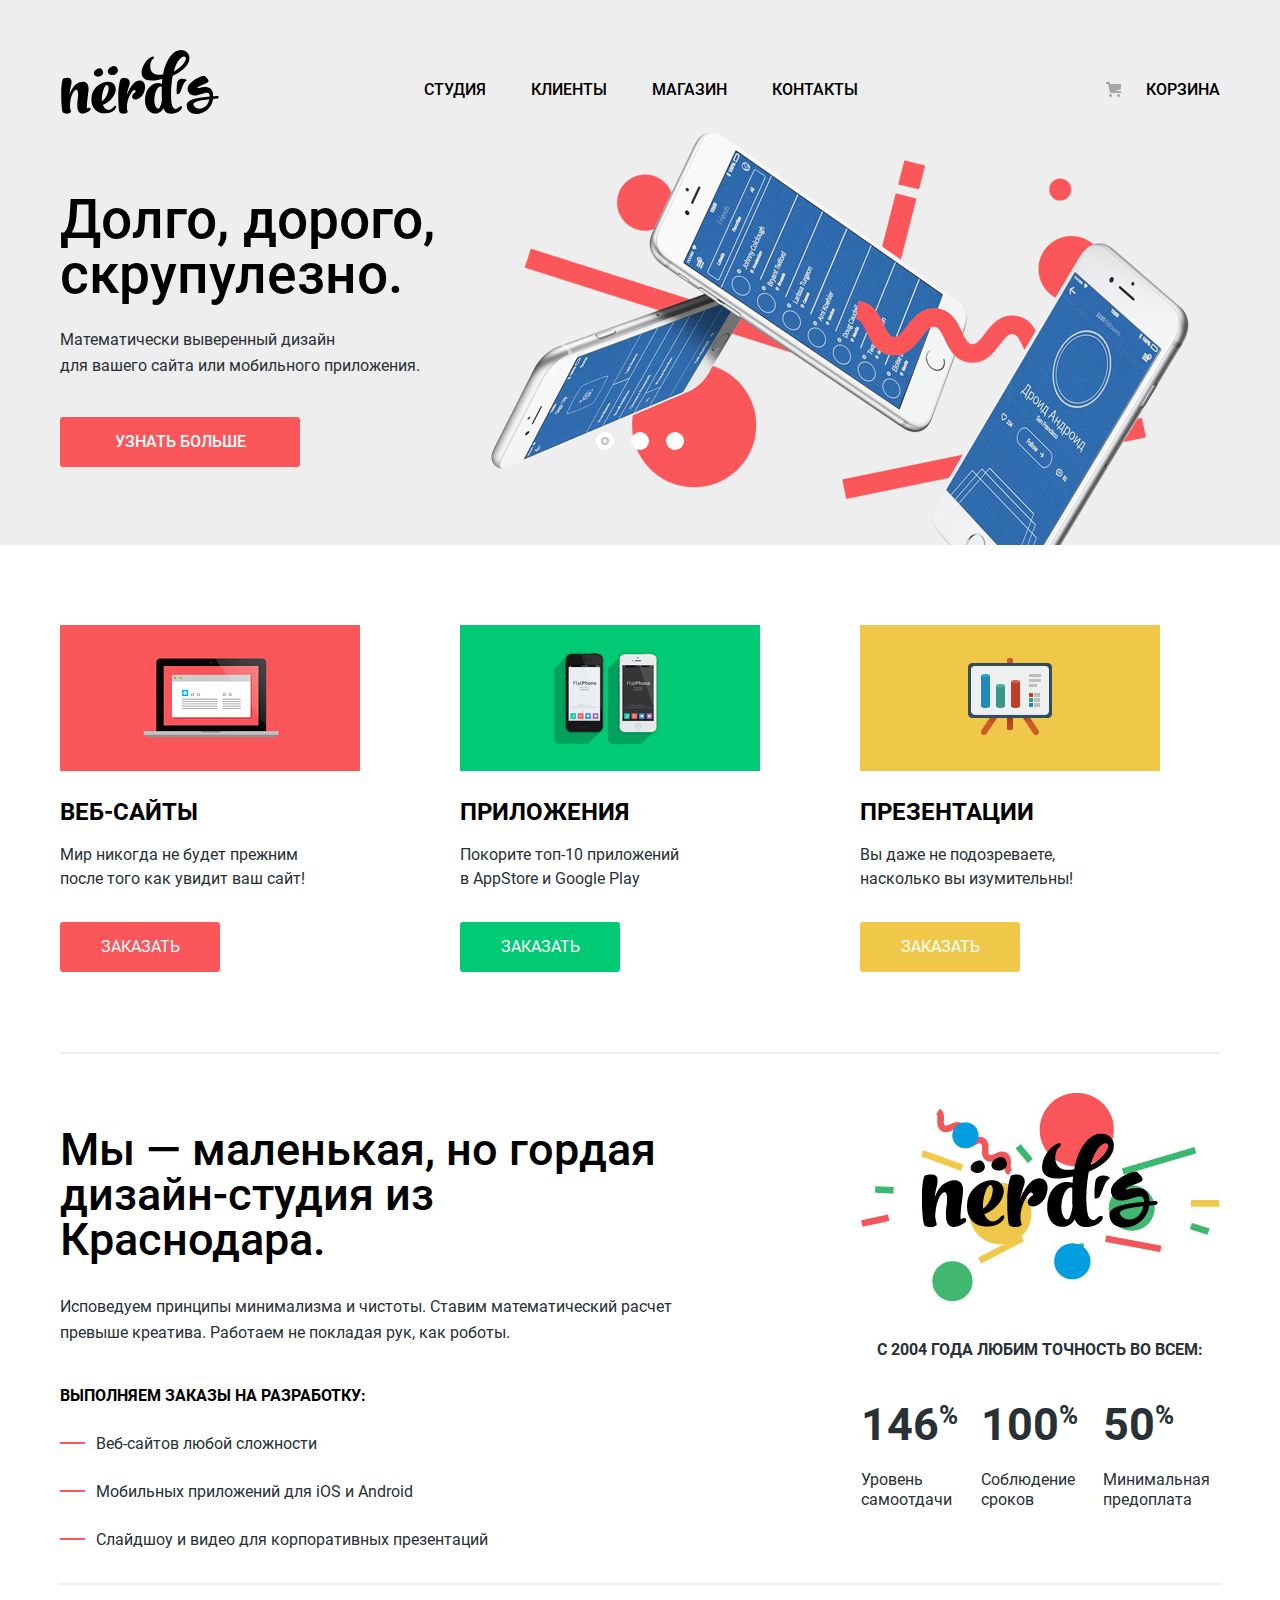
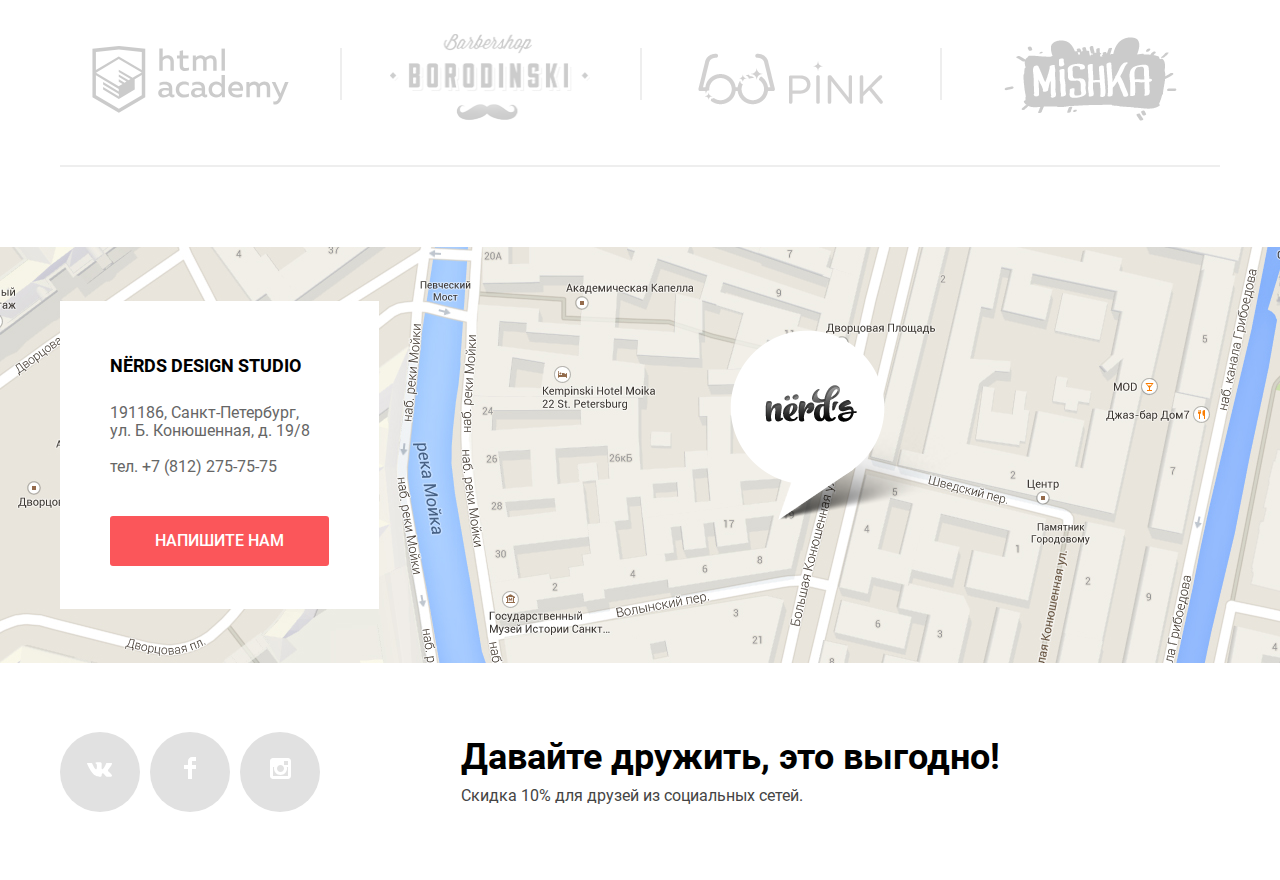
==== commit 4d094e64: "Доработка итогового проекта "Нёрдс" (по замечаниям от 12.03)" ====
--- a/index.html
+++ b/index.html
@@ -36,13 +36,11 @@
             <a class="navigation-item-link" href="blank.html">Контакты</a>
           </li>
         </ul>
-        <ul class="navigation-list-user ">
-          <li class="navigation-item navigation-item-user">
-            <a class="navigation-item-link" href="blank.html">
-              Корзина
-            </a>
-          </li>
-        </ul>
+        <div class="navigation-item-user">
+          <a class="navigation-item-link" href="blank.html">
+            Корзина
+          </a>
+        </div>
       </nav>
     </div>
   </header>
--- a/css/style.min.css
+++ b/css/style.min.css
@@ -1 +1 @@
-@-webkit-keyframes bounce{0%{-webkit-transform:translateY(-2000px);transform:translateY(-2000px)}70%{-webkit-transform:translateY(30px);transform:translateY(30px)}90%{-webkit-transform:translateY(-10px);transform:translateY(-10px)}to{-webkit-transform:translateY(0);transform:translateY(0)}}@keyframes bounce{0%{-webkit-transform:translateY(-2000px);transform:translateY(-2000px)}70%{-webkit-transform:translateY(30px);transform:translateY(30px)}90%{-webkit-transform:translateY(-10px);transform:translateY(-10px)}to{-webkit-transform:translateY(0);transform:translateY(0)}}@-webkit-keyframes shake{0%,to{-webkit-transform:translateY(0);transform:translateY(0)}10%,30%,50%,70%,90%{-webkit-transform:translateY(-10px);transform:translateY(-10px)}20%,40%,60%,80%{-webkit-transform:translateY(10px);transform:translateY(10px)}}@keyframes shake{0%,to{-webkit-transform:translateY(0);transform:translateY(0)}10%,30%,50%,70%,90%{-webkit-transform:translateY(-10px);transform:translateY(-10px)}20%,40%,60%,80%{-webkit-transform:translateY(10px);transform:translateY(10px)}}@font-face{font-family:Roboto;src:url(../fonts/roboto.woff2)format("woff2"),url(../fonts/roboto.woff)format("woff");font-weight:400;font-style:normal}@font-face{font-family:Roboto;src:url(../fonts/robotobold.woff2)format("woff2"),url(../fonts/robotobold.woff)format("woff");font-weight:700;font-style:normal}@font-face{font-family:Roboto;src:url(../fonts/robotomedium.woff2)format("woff2"),url(../fonts/robotomedium.woff)format("woff");font-weight:500;font-style:normal}:root{--basic-black:#000000;--basic-white:#ffffff;--main-content:#283136;--footer-content:#444444;--map-content:#666666;--basic-color:#eeeeee;--selection-basic-color:#4d4d4d;--hover-basic-color:#dfdfdf;--active-basic-color:#d5d5d5;--active-item-basic-color:#dbdbdb;--icon-basic-color:#a6a6a6;--icon-active-basic-color:#231f20;--icon-social-basic-color:#e1e1e1;--shaddow-basic-color:#d7dcdf;--forms-basic-color:#d7dcde;--forms-basic-color-hover:#b4b9bb;--dark-shaddow-basic-color:#ababab;--button-border-basic-color:#c1c1c1;--background-basic-color:#f2f2f2;--basic-black-opacity-06:rgba(0, 0, 0, 0.6);--basic-black-opacity-03:rgba(0, 0, 0, 0.3);--basic-black-opacity-01:rgba(0, 0, 0, 0.1);--basic-white-opacity-06:rgba(255, 255, 255, 0.6);--basic-white-opacity-03:rgba(255, 255, 255, 0.3);--selection-basic-color-opacity-01:rgba(77, 77, 77, 0.1);--selection-basic-color-opacity-04:rgba(77, 77, 77, 0.4);--selection-basic-color-opacity-012:rgba(77, 77, 77, 0.12);--main-content-opaciti-04:rgba(40, 49, 54, 0.4);--button-shaddow:rgba(0, 1, 1, 0.1);--popup-shaddow:rgba(0, 0, 0, 0.4);--filter-shaddow:rgba(0, 0, 0, 0.15);--basic-red:#fb565a;--hover-red:#e74246;--active-red:#d7373b;--basic-green:#00ca74;--hover-green:#00bc6c;--active-green:#00aa62;--basic-yellow:#efc849;--hover-yellow:#eab534;--active-yellow:#e5a722}.page{height:100%}.page-body{font-family:Roboto,Arial,sans-serif;font-size:16px;line-height:24px;font-weight:400;color:var(--main-content);min-height:100%;background-color:var(--basic-white);display:-ms-grid;display:grid;-ms-grid-rows:-webkit-min-content 1fr -webkit-min-content;-ms-grid-rows:min-content 1fr min-content;grid-template-rows:-webkit-min-content 1fr -webkit-min-content;grid-template-rows:min-content 1fr min-content;-ms-flex-line-pack:start;align-content:start}.container{width:1160px;margin:0 auto;padding:0;position:relative}.visually-hidden{position:absolute;width:1px;height:1px;margin:-1px;border:0;padding:0;white-space:nowrap;-webkit-clip-path:inset(100%);clip-path:inset(100%);clip:rect(0 0 0 0);overflow:hidden}.invisible{display:none}.main-header{background-color:var(--basic-color)}.main-navigation{display:-webkit-box;display:-ms-flexbox;display:flex;-ms-flex-wrap:wrap;flex-wrap:wrap;-webkit-box-pack:justify;-ms-flex-pack:justify;justify-content:space-between;min-height:114px;font-weight:500;line-height:30px;text-transform:uppercase;text-decoration:none;color:var(--basic-black)}.logo-nerds{-webkit-box-align:end;-ms-flex-align:end;align-items:flex-end}.logo-nerds:hover{opacity:.7}.contacts-button:active .contacts-button-link,.logo-nerds:active,.social-icon-wrapper:active .social-icon{opacity:.3}.logo-nerds,.navigation-item,.navigation-list{display:-webkit-box;display:-ms-flexbox;display:flex}.navigation-list{list-style:none;padding:75px 0 0;margin:0;-ms-flex-wrap:wrap;flex-wrap:wrap;min-width:440px;max-width:885px;-webkit-box-pack:center;-ms-flex-pack:center;justify-content:center}.navigation-item{margin-right:45px;position:relative}.navigation-item-user{margin-right:0;margin-left:40px}.navigation-list-user{list-style:none;padding:75px 0 0;margin:0;display:-webkit-box;display:-ms-flexbox;display:flex;-ms-flex-wrap:wrap;flex-wrap:wrap;-webkit-box-pack:center;-ms-flex-pack:center;justify-content:center}.navigation-item-current::before{content:"";width:74px;height:3px;display:block;background-color:var(--basic-red);position:absolute;bottom:-6px;left:1px}.navigation-item-link{text-decoration:inherit;color:inherit}.navigation-item-link:hover{color:var(--basic-red)}.navigation-item-link:active{color:var(--basic-black);opacity:.3}.navigation-item-user::before{content:"";display:block;width:15px;height:15px;background-image:url(../img/main/basket-icon.svg);background-repeat:no-repeat;position:absolute;left:-41px;top:7px}.map-contacts{position:relative;z-index:3}.contacts{position:absolute;width:219px;height:208px;background-color:var(--basic-white);margin:54px 0;padding:50px;line-height:18px}.contacts-title{color:var(--basic-black);font-weight:700;font-size:18px;line-height:30px;text-transform:uppercase;margin:0}.contacts-adress{font-family:inherit;font-style:inherit;font-weight:inherit;font-size:inherit;margin:23px 0 18px;color:var(--map-content)}.contacts-phone-number{color:var(--map-content);text-decoration:none}.contacts-button{width:219px;height:50px;background-color:var(--basic-red);border-radius:3px;display:-webkit-box;display:-ms-flexbox;display:flex;-webkit-box-pack:center;-ms-flex-pack:center;justify-content:center;-webkit-box-align:center;-ms-flex-align:center;align-items:center;margin:36px 0 47px}.contacts-button-link{font-weight:500;line-height:18px;color:var(--basic-white);text-decoration:none;text-transform:uppercase}.contacts-button:hover{background-color:var(--hover-red)}.contacts-button:active{background-color:var(--active-red);-webkit-box-shadow:inset 0 3px 0 var(--button-shaddow);box-shadow:inset 0 3px 0 var(--button-shaddow)}.map-image-wrapper{width:100%;height:416px;background-color:var(--basic-color);position:relative}.google-map{width:100%;height:100%;position:absolute;z-index:1}.map-image-view{width:100%;height:100%;-o-object-fit:cover;object-fit:cover;display:block}.map-image-marker{width:231px;height:190px;position:absolute;left:57%;top:20%}.friendship{min-height:217px;display:-ms-grid;display:grid;-ms-grid-columns:1fr 2fr;grid-template-columns:1fr 2fr}.social-icon-wrapper,.social-list{display:-webkit-box;display:-ms-flexbox;display:flex;-webkit-box-align:center;-ms-flex-align:center;align-items:center}.social-list{list-style:none;margin:0;padding:68px 0;-webkit-box-pack:start;-ms-flex-pack:start;justify-content:flex-start}.social-icon-wrapper{width:80px;height:80px;margin-right:10px;border-radius:50%;background-image:var(--icon-social-basic-color);-webkit-box-pack:center;-ms-flex-pack:center;justify-content:center}.social-icon-wrapper:hover{background-image:var(--hover-red)}.social-icon-wrapper:active{background-image:var(--active-red);-webkit-box-shadow:inset 0 3px 0 var(--button-shaddow);box-shadow:inset 0 3px 0 var(--button-shaddow)}.friendship-motto{color:var(--basic-black);font-weight:700;font-size:36px;line-height:36px;margin:75px 14px 12px;padding:0}.friendship-discount{color:var(--footer-content);line-height:18px;padding:0;margin-left:14px}.modal{position:fixed;top:0;right:0;bottom:0;left:0;margin:auto;color:var(--footer-content);background-color:var(--basic-white);-webkit-box-shadow:0 20px 40px var(--popup-shaddow);z-index:15;box-shadow:0 20px 40px var(--popup-shaddow);width:30%;height:30%}.modal-error,.modal-open{-webkit-animation-name:bounce;animation-name:bounce;-webkit-animation-duration:.6s;animation-duration:.6s}.modal-error{-webkit-animation-name:shake;animation-name:shake}.modal-feedback{width:960px;height:590px;display:block}.feedback-title{font-weight:700;font-size:45px;line-height:53px;color:var(--basic-black);margin:63px 0 38px 100px}.feedback-form,.feedback-item{display:-webkit-box;display:-ms-flexbox;display:flex;-ms-flex-wrap:wrap;flex-wrap:wrap}.feedback-form{margin:0 99px 84px 100px;position:relative}.feedback-item{width:360px;height:77px;margin:0 40px 34px 0}.feedback-item:nth-child(even){margin-right:0}.label-feedback-field{font-family:inherit;font-size:inherit;font-weight:700;line-height:18px;color:var(--basic-black);margin-bottom:9px}.feedback-field{width:360px;height:50px;padding:16px}.feedback-textarea{width:760px;height:118px;padding:16px;resize:none}.feedback-field,.feedback-textarea{color:var(--footer-content);opacity:.5;border:2px solid var(--forms-basic-color);-webkit-box-sizing:border-box;box-sizing:border-box;border-radius:3px}.feedback-field::-webkit-input-placeholder,.feedback-textarea::-webkit-input-placeholder{color:var(--footer-content)}.feedback-field::-moz-placeholder,.feedback-textarea::-moz-placeholder{color:var(--footer-content)}.feedback-field:-ms-input-placeholder,.feedback-textarea:-ms-input-placeholder{color:var(--footer-content)}.feedback-field::-ms-input-placeholder,.feedback-textarea::-ms-input-placeholder{color:var(--footer-content)}.feedback-field::placeholder,.feedback-textarea::placeholder{color:var(--footer-content)}.feedback-field:hover,.feedback-textarea:hover{border-color:var(--forms-basic-color-hover);opacity:.5}.feedback-field:focus,.feedback-textarea:focus{border-color:var(--basic-black);opacity:1}.feedback-field:not(:focus):invalid{border-color:var(--hover-red);color:var(--hover-red);opacity:1}.button-feedback-send{width:259px;height:50px;background-color:var(--basic-red);border:0;border-radius:3px;display:-webkit-box;display:-ms-flexbox;display:flex;-webkit-box-pack:center;-ms-flex-pack:center;justify-content:center;margin-top:47px;font-weight:500;color:var(--basic-white);text-transform:uppercase}.button-feedback-send:hover{border:0;background-color:var(--hover-red)}.button-feedback-send:active{border:0;background-color:var(--active-red);-webkit-box-shadow:inset 0 3px 0 var(--button-shaddow);box-shadow:inset 0 3px 0 var(--button-shaddow)}.modal-close{width:21px;height:21px;position:absolute;top:78px;right:90px;border:0;background-color:var(--basic-white);background-image:url(../img/main/close-cross.svg);opacity:.3}.modal-close:hover{opacity:1}.modal-close:active{opacity:.3}.feature-wrapper{background-color:var(--basic-color)}.feature-list{list-style:none;margin:0;padding:0}.feature-item.feature-item-display-none{display:none}.feature-item{display:-ms-grid;display:grid;-ms-grid-columns:397px 760px;grid-template-columns:397px 760px}.feature-context{z-index:5}.feature-motto{width:520px;height:110px;color:var(--basic-black);font-weight:500;font-size:55px;line-height:55px;margin-top:78px;margin-bottom:25px}.feature-mission{width:420px;line-height:26px;padding-bottom:12px}.feature-item:not(:first-child) .feature-mission{padding-top:12px;padding-bottom:0}.feature-button{width:240px;height:50px;border-radius:3px;display:-webkit-box;display:-ms-flexbox;display:flex;color:var(--basic-white);text-transform:uppercase;background-color:var(--basic-red);margin-top:24px}.feature-button:hover{background-color:var(--hover-red)}.feature-button:active{background-color:var(--active-red);-webkit-box-shadow:inset 0 3px 0 var(--button-shaddow);box-shadow:inset 0 3px 0 var(--button-shaddow)}.feature-button:active .feature-button-link{opacity:.3}.feature-button-link{font-weight:500;line-height:18px;color:var(--basic-white);text-decoration:none;margin:auto}.slider-button,.slider-control{height:18px;display:-webkit-box;display:-ms-flexbox;display:flex}.slider-control{-ms-flex-wrap:wrap;flex-wrap:wrap;position:absolute;left:536px;bottom:95px;min-width:88px}.slider-button{width:18px;background-color:var(--basic-white);border:0;border-radius:50%;cursor:pointer;margin-right:17px;padding:0}.slider-button-current::before{content:"";width:8px;height:8px;border:2px solid var(--button-border-basic-color);-webkit-box-sizing:border-box;box-sizing:border-box;border-radius:50%;margin:auto}.services{padding:80px 0;border-bottom:2px solid var(--basic-color)}.service-list{list-style:none;margin:0;padding:0;display:-ms-grid;display:grid;-webkit-column-gap:40px;-moz-column-gap:40px;column-gap:40px;-ms-grid-columns:1fr 40px 1fr 40px 1fr;grid-template-columns:1fr 1fr 1fr}.service-image{display:block}.service-item-title{color:var(--basic-black);font-weight:700;font-size:24px;line-height:30px;text-transform:uppercase;margin:26px 0 14px}.service-result{width:255px;height:48px}.servise-button{width:160px;height:50px;margin-top:31px;border-radius:3px;display:-webkit-box;display:-ms-flexbox;display:flex;color:var(--basic-white);text-transform:uppercase;text-decoration:none;-webkit-box-pack:center;-ms-flex-pack:center;justify-content:center;-webkit-box-align:center;-ms-flex-align:center;align-items:center}.about-us-service-item::before,.service-button-red{background-color:var(--basic-red)}.service-button-red:hover{background-color:var(--hover-red)}.service-button-red:active{background-color:var(--active-red);color:var(--basic-white-opacity-03);-webkit-box-shadow:inset 0 3px 0 var(--button-shaddow);box-shadow:inset 0 3px 0 var(--button-shaddow)}.service-button-green{background-color:var(--basic-green)}.service-button-green:hover{background-color:var(--hover-green)}.service-button-green:active{background-color:var(--active-green);color:var(--basic-white-opacity-03);-webkit-box-shadow:inset 0 3px 0 var(--button-shaddow);box-shadow:inset 0 3px 0 var(--button-shaddow)}.service-button-yellow{background-color:var(--basic-yellow)}.service-button-yellow:hover{background-color:var(--hover-yellow)}.service-button-yellow:active{background-color:var(--active-yellow);color:var(--basic-white-opacity-03);-webkit-box-shadow:inset 0 3px 0 var(--button-shaddow);box-shadow:inset 0 3px 0 var(--button-shaddow)}.about-us{display:-ms-grid;display:grid;-ms-grid-columns:650px 150px 360px;grid-template-columns:650px 360px;-webkit-column-gap:150px;-moz-column-gap:150px;column-gap:150px;border-bottom:2px solid var(--basic-color)}.about-us-information{padding-top:73px}.about-us-discription{font-weight:500;font-size:45px;line-height:45px;color:var(--basic-black);margin:0}.about-us-principles{width:646px;margin-top:32px;line-height:26px}.about-us-services-title{font-weight:700;text-transform:uppercase;font-size:inherit;line-height:inherit;color:var(--basic-black);margin:38px 0 24px}.about-us-service-list{list-style:none;margin:0;padding:0}.about-us-service-item{position:relative;margin-left:36px;margin-bottom:24px}.about-us-service-item::before{content:"";display:block;width:25px;height:2px;position:absolute;left:-36px;top:10px}.assurances{padding:39px 0 72px}.assurances-table{border-collapse:collapse}.assurances-table td:nth-child(2){padding-left:16px}.assurances-table td:nth-child(3){padding-left:20px}.assurances-item td{padding-top:12px;line-height:20px}.assurances-legend{font-weight:700;text-transform:uppercase;margin:30px 0}.assurances-value{font-weight:700;font-size:45px;line-height:64px}.assurances-sup{vertical-align:super;font-size:26px;line-height:40px}.partners{border-bottom:2px solid var(--basic-color);margin-bottom:80px}.partners-list{list-style:none;margin:0;padding:0;display:-ms-grid;display:grid;-webkit-box-pack:center;-ms-flex-pack:center;justify-content:center;-webkit-box-align:center;-ms-flex-align:center;align-items:center;-ms-grid-columns:300px 300px 300px 300px;grid-template-columns:300px 300px 300px 300px;-ms-grid-rows:180px;grid-template-rows:180px}.partners-list>:nth-child(1){-ms-grid-row:1;-ms-grid-column:1}.partners-list>:nth-child(2){-ms-grid-row:1;-ms-grid-column:2}.partners-list>:nth-child(3){-ms-grid-row:1;-ms-grid-column:3}.partners-list>:nth-child(4){-ms-grid-row:1;-ms-grid-column:4}.partners-item{-o-object-fit:contain;object-fit:contain;display:-webkit-box;display:-ms-flexbox;display:flex;-webkit-box-pack:center;-ms-flex-pack:center;justify-content:center;-webkit-box-align:center;-ms-flex-align:center;align-items:center;position:relative;height:180px;padding-top:15px}.logo-partners{opacity:.2}.logo-partners:hover{opacity:1}.logo-partners:active{opacity:.1}.partners-item:not(:first-child)::before{content:"";display:block;width:2px;height:52px;background-color:var(--basic-color);position:absolute;top:70px;left:0}.catalog-title{background-color:var(--basic-color);margin:0;text-align:center;padding-top:78px;padding-bottom:108px;font-weight:500;font-size:55px;line-height:55px;color:var(--basic-black)}.catalog-wrapper{display:-ms-grid;display:grid;-ms-grid-columns:auto 760px;grid-template-columns:auto 760px}.filters{-ms-grid-row:1;-ms-grid-row-span:2;grid-row:1/3;width:260px}.filter-field{border:0;margin:0;padding:0}.filter-title{font-weight:700;font-size:18px;line-height:30px;text-transform:uppercase;color:var(--basic-black);margin:0;padding:0}.filter-price{margin-top:55px;display:-webkit-box;display:-ms-flexbox;display:flex;-ms-flex-wrap:wrap;flex-wrap:wrap}.price-range{width:260px;height:80px;margin-top:48px;background-color:var(--basic-color);border-radius:3px;position:relative}.price-scale{width:205px;height:2px;background-color:var(--shaddow-basic-color);position:absolute;left:33px;top:39px}.price-bar{width:138px;height:2px;background-color:var(--basic-green)}.toggle{width:4px;height:4px;background-color:var(--icon-basic-color);border:8px solid var(--basic-white);border-radius:50%;-webkit-box-shadow:0 2px 1px var(--filter-shaddow);box-shadow:0 2px 1px var(--filter-shaddow);position:absolute;top:30px;cursor:pointer}.toggle-min{left:18px}.toggle-max{left:160px}.price-controls{margin-top:14px;line-height:22px;text-transform:uppercase;display:-webkit-box;display:-ms-flexbox;display:flex;-webkit-box-pack:justify;-ms-flex-pack:justify;justify-content:space-between;width:100%}.max-price,.min-price{width:70px;height:34px;background-color:var(--basic-color);border-radius:3px;margin-left:11px;text-align:center;border:1px solid var(--basic-color)}.filter-list{list-style:none;margin:16px 0 0;padding:0}.filter-item{margin-left:36px;margin-bottom:20px;line-height:20px;position:relative}.filter-grid{margin-top:54px}.filter-features{margin-top:26px}.input-switch-radio+label::before{content:"";width:25px;height:25px;color:var(--selection-basic-color);opacity:.4;border:4px solid var(--selection-basic-color);-webkit-box-sizing:border-box;box-sizing:border-box;border-radius:50%;position:absolute;left:-36px;top:-3px}.input-switch-radio:checked+label::after{content:"";width:9px;height:9px;background-color:var(--selection-basic-color);opacity:.4;border-radius:50%;position:absolute;left:-28px;top:5px}.input-switch-checkbox:not(:checked)+label::before{content:"";opacity:.4;width:23px;height:23px;background:url(../img/catalog/checkbox-off.svg);position:absolute;left:-36px;top:-3px}.input-switch-checkbox:checked+label::before{content:"";width:25px;height:23px;background:url(../img/catalog/checkbox-on.svg);opacity:.4;position:absolute;left:-36px;top:-3px}.input-switch+label{cursor:pointer}.input-switch:hover+label::before{opacity:1}.input-switch:checked:hover+label::after,.input-switch:checked:hover+label::before{opacity:1}.input-switch:focus+label::after,.input-switch:focus+label::before{opacity:1}.input-switch:disabled+label{color:var(--selection-basic-color);opacity:.3}.filter-template-button{width:100%;height:50px;margin-top:30px;background-color:var(--basic-color);font-weight:500;line-height:18px;text-transform:uppercase;color:var(--basic-black);border:0;border-radius:3px;cursor:pointer}.filter-template-button:hover{background-color:var(--hover-basic-color)}.filter-template-button:active{background-color:var(--active-basic-color);color:var(--basic-black-opacity-03);-webkit-box-shadow:inset 0 3px 0 var(--button-shaddow);box-shadow:inset 0 3px 0 var(--button-shaddow)}.sorting{display:-webkit-box;display:-ms-flexbox;display:flex;-webkit-box-pack:justify;-ms-flex-pack:justify;justify-content:space-between;margin:55px 0 48px}.sorting-title{font-weight:700;font-size:18px;line-height:30px;text-transform:uppercase;color:var(--basic-black);margin:0;padding:0}.sorting-list{list-style:none;margin:0;padding:0;display:-webkit-box;display:-ms-flexbox;display:flex;-webkit-box-align:center;-ms-flex-align:center;align-items:center;-webkit-box-pack:start;-ms-flex-pack:start;justify-content:flex-start}.sorting-item-type{text-decoration:none;font-size:14px;line-height:18px;text-transform:uppercase;color:var(--basic-black);margin-right:25px;opacity:.3}.sorting-item-type:hover{opacity:.6}.activ-type,.sorting-item-type:active{opacity:1}.sorting-item:nth-child(4){padding:0 18px 0 22px}.sort-direction .sort-direction-path{fill:var(--icon-basic-color);opacity:.2}.sort-direction:hover .sort-direction-path{fill:var(--icon-basic-color);opacity:1}.active-direction .sort-direction-path,.sort-direction:active .sort-direction-path{fill:var(--icon-active-basic-color);opacity:1}.template-list{list-style:none;margin:0;padding:0;display:-webkit-box;display:-ms-flexbox;display:flex;-ms-flex-wrap:wrap;flex-wrap:wrap}.template-item{margin-top:40px;margin-bottom:30px;width:360px;height:580px;position:relative}.template-item:nth-of-type(odd){margin-right:40px}.template-item-image{width:100%;border:1px solid var(--basic-black-opacity-01);display:block;-webkit-box-sizing:border-box;box-sizing:border-box;background-color:var(--background-basic-color);border-bottom-left-radius:5px;border-bottom-right-radius:5px}.template-item::before{content:"";display:block;margin:0;padding:0;width:360px;height:40px;background-image:url(../img/catalog/browser.svg);background-repeat:no-repeat;opacity:.12;position:absolute;top:-40px}.template-item:focus-within .template-item-image,.template-item:hover .template-item-image{border:0;-webkit-filter:drop-shadow(0 6px 15px rgba(0,0,0,.25));filter:drop-shadow(0 6px 15px rgba(0,0,0,.25))}.template-item:focus-within::before,.template-item:hover::before{opacity:1}.template-item-info{display:none}.template-item:focus-within .template-item-info,.template-item:hover .template-item-info{max-width:100%;max-height:510px;display:block;background-color:var(--basic-color);position:absolute;left:0;bottom:0;padding:26px 53px 44px 52px;margin-bottom:2px;cursor:default;text-align:center;line-height:18px;color:var(--map-content);overflow:visible auto}.item-info-link{text-decoration:none}.template-item-title{font-weight:700;font-size:18px;line-height:30px;text-align:center;text-transform:uppercase;color:var(--basic-black);margin:0 0 12px}.template-item-title:hover{color:var(--basic-red);cursor:pointer}.template-item-title:active{color:var(--basic-black);opacity:.3;cursor:pointer}.template-item-text{margin:12px 0 32px}.template-item-button{width:200px;height:50px;margin:32px auto 0;background-color:var(--basic-red);border:0;border-radius:3px;-webkit-box-pack:center;-ms-flex-pack:center;justify-content:center;font-weight:500;color:var(--basic-white);text-transform:uppercase;cursor:pointer}.template-item-button:hover{border:0;background-color:var(--hover-red)}.template-item-button:active{border:0;background-color:var(--active-red);-webkit-box-shadow:inset 0 3px 0 var(--button-shaddow);box-shadow:inset 0 3px 0 var(--button-shaddow)}.pagination-item,.pagination-list,.template-item-button{display:-webkit-box;display:-ms-flexbox;display:flex}.pagination-list{list-style:none;-ms-flex-wrap:wrap;flex-wrap:wrap;margin:25px 0 60px;padding:0}.pagination-item{width:50px;height:50px;margin-right:11px;text-align:center;background-color:var(--basic-color);border-radius:3px;cursor:pointer}.pagination-item-next{width:260px;margin-right:0}.page-current{border:3px solid var(--active-item-basic-color);-webkit-box-sizing:border-box;box-sizing:border-box;background-color:var(--basic-white)}.pagination-link{margin:auto;text-decoration:none;text-transform:uppercase;color:var(--basic-black);font-weight:500;line-height:18px}.pagination-item:hover{background-color:var(--hover-basic-color)}.pagination-item:active{background:var(--active-basic-color);-webkit-box-shadow:inset 0 3px 0 var(--button-shaddow);box-shadow:inset 0 3px 0 var(--button-shaddow)}.pagination-item:active .pagination-link{opacity:.3}
+@-webkit-keyframes bounce{0%{-webkit-transform:translateY(-2000px);transform:translateY(-2000px)}70%{-webkit-transform:translateY(30px);transform:translateY(30px)}90%{-webkit-transform:translateY(-10px);transform:translateY(-10px)}to{-webkit-transform:translateY(0);transform:translateY(0)}}@keyframes bounce{0%{-webkit-transform:translateY(-2000px);transform:translateY(-2000px)}70%{-webkit-transform:translateY(30px);transform:translateY(30px)}90%{-webkit-transform:translateY(-10px);transform:translateY(-10px)}to{-webkit-transform:translateY(0);transform:translateY(0)}}@-webkit-keyframes shake{0%,to{-webkit-transform:translateY(0);transform:translateY(0)}10%,30%,50%,70%,90%{-webkit-transform:translateY(-10px);transform:translateY(-10px)}20%,40%,60%,80%{-webkit-transform:translateY(10px);transform:translateY(10px)}}@keyframes shake{0%,to{-webkit-transform:translateY(0);transform:translateY(0)}10%,30%,50%,70%,90%{-webkit-transform:translateY(-10px);transform:translateY(-10px)}20%,40%,60%,80%{-webkit-transform:translateY(10px);transform:translateY(10px)}}@font-face{font-family:Roboto;src:url(../fonts/roboto.woff2)format("woff2"),url(../fonts/roboto.woff)format("woff");font-weight:400;font-style:normal}@font-face{font-family:Roboto;src:url(../fonts/robotobold.woff2)format("woff2"),url(../fonts/robotobold.woff)format("woff");font-weight:700;font-style:normal}@font-face{font-family:Roboto;src:url(../fonts/robotomedium.woff2)format("woff2"),url(../fonts/robotomedium.woff)format("woff");font-weight:500;font-style:normal}:root{--basic-black:#000000;--basic-white:#ffffff;--main-content:#283136;--footer-content:#444444;--map-content:#666666;--basic-color:#eeeeee;--selection-basic-color:#4d4d4d;--hover-basic-color:#dfdfdf;--active-basic-color:#d5d5d5;--active-item-basic-color:#dbdbdb;--icon-basic-color:#a6a6a6;--icon-active-basic-color:#231f20;--icon-social-basic-color:#e1e1e1;--shaddow-basic-color:#d7dcdf;--forms-basic-color:#d7dcde;--forms-basic-color-hover:#b4b9bb;--dark-shaddow-basic-color:#ababab;--button-border-basic-color:#c1c1c1;--background-basic-color:#f2f2f2;--basic-black-opacity-06:rgba(0, 0, 0, 0.6);--basic-black-opacity-03:rgba(0, 0, 0, 0.3);--basic-black-opacity-01:rgba(0, 0, 0, 0.1);--basic-white-opacity-06:rgba(255, 255, 255, 0.6);--basic-white-opacity-03:rgba(255, 255, 255, 0.3);--selection-basic-color-opacity-01:rgba(77, 77, 77, 0.1);--selection-basic-color-opacity-04:rgba(77, 77, 77, 0.4);--selection-basic-color-opacity-012:rgba(77, 77, 77, 0.12);--main-content-opaciti-04:rgba(40, 49, 54, 0.4);--button-shaddow:rgba(0, 1, 1, 0.1);--popup-shaddow:rgba(0, 0, 0, 0.4);--filter-shaddow:rgba(0, 0, 0, 0.15);--basic-red:#fb565a;--hover-red:#e74246;--active-red:#d7373b;--basic-green:#00ca74;--hover-green:#00bc6c;--active-green:#00aa62;--basic-yellow:#efc849;--hover-yellow:#eab534;--active-yellow:#e5a722}.page{height:100%}.page-body{font-family:Roboto,Arial,sans-serif;font-size:16px;line-height:24px;font-weight:400;color:var(--main-content);min-height:100%;background-color:var(--basic-white);display:-ms-grid;display:grid;-ms-grid-rows:-webkit-min-content 1fr -webkit-min-content;-ms-grid-rows:min-content 1fr min-content;grid-template-rows:-webkit-min-content 1fr -webkit-min-content;grid-template-rows:min-content 1fr min-content;-ms-flex-line-pack:start;align-content:start}.container{width:1160px;margin:0 auto;padding:0;position:relative}.visually-hidden{position:absolute;width:1px;height:1px;margin:-1px;border:0;padding:0;white-space:nowrap;-webkit-clip-path:inset(100%);clip-path:inset(100%);clip:rect(0 0 0 0);overflow:hidden}.invisible{display:none}.main-header{background-color:var(--basic-color)}.main-navigation{-ms-flex-wrap:wrap;flex-wrap:wrap;-webkit-box-pack:justify;-ms-flex-pack:justify;justify-content:space-between;min-height:114px;font-weight:500;line-height:30px;text-transform:uppercase;text-decoration:none;color:var(--basic-black)}.logo-nerds,.main-navigation,.navigation-list{display:-webkit-box;display:-ms-flexbox;display:flex}.logo-nerds{-webkit-box-align:end;-ms-flex-align:end;align-items:flex-end}.logo-nerds:hover{opacity:.7}.contacts-button:active .contacts-button-link,.logo-nerds:active,.social-icon-wrapper:active .social-icon{opacity:.3}.navigation-list{list-style:none;padding:75px 0 0;margin:0;-ms-flex-wrap:wrap;flex-wrap:wrap;min-width:440px;max-width:885px;-webkit-box-pack:center;-ms-flex-pack:center;justify-content:center}.navigation-item,.navigation-item-user{display:-webkit-box;display:-ms-flexbox;display:flex;position:relative}.navigation-item{margin-right:45px}.navigation-item-user{padding-top:75px;padding-left:40px;-ms-flex-wrap:wrap;flex-wrap:wrap;-webkit-box-pack:center;-ms-flex-pack:center;justify-content:center}.navigation-item-current::before{content:"";width:74px;height:3px;display:block;background-color:var(--basic-red);position:absolute;bottom:-6px;left:1px}.navigation-item-link{text-decoration:inherit;color:inherit}.navigation-item-link:hover{color:var(--basic-red)}.navigation-item-link:active{color:var(--basic-black);opacity:.3}.navigation-item-user::before{content:"";display:block;width:15px;height:15px;background-image:url(../img/main/basket-icon.svg);background-repeat:no-repeat;position:absolute;left:0;top:82px}.map-contacts{position:relative;z-index:3}.contacts{position:absolute;width:219px;height:208px;background-color:var(--basic-white);margin:54px 0;padding:50px;line-height:18px}.contacts-title{color:var(--basic-black);font-weight:700;font-size:18px;line-height:30px;text-transform:uppercase;margin:0}.contacts-adress{font-family:inherit;font-style:inherit;font-weight:inherit;font-size:inherit;margin:23px 0 18px;color:var(--map-content)}.contacts-phone-number{color:var(--map-content);text-decoration:none}.contacts-button{width:219px;height:50px;background-color:var(--basic-red);border-radius:3px;display:-webkit-box;display:-ms-flexbox;display:flex;-webkit-box-pack:center;-ms-flex-pack:center;justify-content:center;-webkit-box-align:center;-ms-flex-align:center;align-items:center;margin:40px 0 47px}.contacts-button-link{font-weight:500;line-height:18px;color:var(--basic-white);text-decoration:none;text-transform:uppercase}.contacts-button:hover{background-color:var(--hover-red)}.contacts-button:active{background-color:var(--active-red);-webkit-box-shadow:inset 0 3px 0 var(--button-shaddow);box-shadow:inset 0 3px 0 var(--button-shaddow)}.map-image-wrapper{width:100%;height:416px;background-color:var(--basic-color);position:relative}.google-map{width:100%;height:100%;position:absolute;z-index:1}.map-image-view{width:100%;height:100%;-o-object-fit:cover;object-fit:cover;display:block}.map-image-marker{width:231px;height:190px;position:absolute;left:57%;top:20%}.friendship{min-height:217px;display:-ms-grid;display:grid;-ms-grid-columns:1fr 2fr;grid-template-columns:1fr 2fr}.social-icon-wrapper,.social-list{display:-webkit-box;display:-ms-flexbox;display:flex;-webkit-box-align:center;-ms-flex-align:center;align-items:center}.social-list{list-style:none;margin:0;padding:68px 0;-webkit-box-pack:start;-ms-flex-pack:start;justify-content:flex-start}.social-icon-wrapper{width:80px;height:80px;margin-right:10px;border-radius:50%;background-color:var(--icon-social-basic-color);-webkit-box-pack:center;-ms-flex-pack:center;justify-content:center}.social-icon-wrapper:hover{background-color:var(--hover-red)}.social-icon-wrapper:active{background-color:var(--active-red);-webkit-box-shadow:inset 0 3px 0 var(--button-shaddow);box-shadow:inset 0 3px 0 var(--button-shaddow)}.friendship-motto{color:var(--basic-black);font-weight:700;font-size:36px;line-height:36px;margin:76px 14px 12px;padding:0}.friendship-discount{color:var(--footer-content);line-height:18px;padding:0;margin-top:0;margin-left:14px}.modal{position:fixed;top:0;right:0;bottom:0;left:0;margin:auto;color:var(--footer-content);background-color:var(--basic-white);-webkit-box-shadow:0 20px 40px var(--popup-shaddow);z-index:15;box-shadow:0 20px 40px var(--popup-shaddow);width:30%;height:30%}.modal-error,.modal-open{-webkit-animation-name:bounce;animation-name:bounce;-webkit-animation-duration:.6s;animation-duration:.6s}.modal-error{-webkit-animation-name:shake;animation-name:shake}.modal-feedback{width:960px;height:590px;display:block}.feedback-title{font-weight:700;font-size:45px;line-height:53px;color:var(--basic-black);margin:63px 0 38px 100px}.feedback-form,.feedback-item{display:-webkit-box;display:-ms-flexbox;display:flex;-ms-flex-wrap:wrap;flex-wrap:wrap}.feedback-form{margin:0 99px 84px 100px;position:relative}.feedback-item{width:360px;height:77px;margin:0 40px 34px 0}.feedback-item:nth-child(even){margin-right:0}.label-feedback-field{font-family:inherit;font-size:inherit;font-weight:700;line-height:18px;color:var(--basic-black);margin-bottom:9px}.feedback-field{width:360px;height:50px;padding:16px}.feedback-textarea{width:760px;height:118px;padding:16px;resize:none}.feedback-field,.feedback-textarea{color:var(--footer-content);opacity:.5;border:2px solid var(--forms-basic-color);-webkit-box-sizing:border-box;box-sizing:border-box;border-radius:3px}.feedback-field::-webkit-input-placeholder,.feedback-textarea::-webkit-input-placeholder{color:var(--footer-content)}.feedback-field::-moz-placeholder,.feedback-textarea::-moz-placeholder{color:var(--footer-content)}.feedback-field:-ms-input-placeholder,.feedback-textarea:-ms-input-placeholder{color:var(--footer-content)}.feedback-field::-ms-input-placeholder,.feedback-textarea::-ms-input-placeholder{color:var(--footer-content)}.feedback-field::placeholder,.feedback-textarea::placeholder{color:var(--footer-content)}.feedback-field:hover,.feedback-textarea:hover{border-color:var(--forms-basic-color-hover);opacity:.5}.feedback-field:focus,.feedback-textarea:focus{border-color:var(--basic-black);opacity:1}.feedback-field:not(:focus):invalid{border-color:var(--hover-red);color:var(--hover-red);opacity:1}.button-feedback-send{width:259px;height:50px;background-color:var(--basic-red);border:0;border-radius:3px;display:-webkit-box;display:-ms-flexbox;display:flex;-webkit-box-pack:center;-ms-flex-pack:center;justify-content:center;margin-top:47px;font-weight:500;color:var(--basic-white);text-transform:uppercase}.button-feedback-send:hover{border:0;background-color:var(--hover-red)}.button-feedback-send:active{border:0;background-color:var(--active-red);-webkit-box-shadow:inset 0 3px 0 var(--button-shaddow);box-shadow:inset 0 3px 0 var(--button-shaddow)}.modal-close{width:21px;height:21px;position:absolute;top:78px;right:90px;border:0;background-color:var(--basic-white);background-image:url(../img/main/close-cross.svg);opacity:.3}.modal-close:hover{opacity:1}.modal-close:active{opacity:.3}.feature-wrapper{background-color:var(--basic-color)}.feature-list{list-style:none;margin:0;padding:0}.feature-item.feature-item-display-none{display:none}.feature-item{display:-ms-grid;display:grid;-ms-grid-columns:397px 760px;grid-template-columns:397px 760px}.feature-context{z-index:5}.feature-motto{width:520px;height:110px;color:var(--basic-black);font-weight:500;font-size:55px;line-height:55px;margin-top:78px;margin-bottom:25px}.feature-mission{width:420px;line-height:26px;padding-bottom:12px}.feature-item:not(:first-child) .feature-mission{padding-top:12px;padding-bottom:0}.feature-button{width:240px;height:50px;border-radius:3px;display:-webkit-box;display:-ms-flexbox;display:flex;color:var(--basic-white);text-transform:uppercase;background-color:var(--basic-red);margin-top:26px}.feature-button:hover{background-color:var(--hover-red)}.feature-button:active{background-color:var(--active-red);-webkit-box-shadow:inset 0 3px 0 var(--button-shaddow);box-shadow:inset 0 3px 0 var(--button-shaddow)}.feature-button:active .feature-button-link{opacity:.3}.feature-button-link{font-weight:500;line-height:18px;color:var(--basic-white);text-decoration:none;margin:auto}.slider-button,.slider-control{height:18px;display:-webkit-box;display:-ms-flexbox;display:flex}.slider-control{-ms-flex-wrap:wrap;flex-wrap:wrap;position:absolute;left:536px;bottom:95px;min-width:88px}.slider-button{width:18px;background-color:var(--basic-white);border:0;border-radius:50%;cursor:pointer;margin-right:17px;padding:0}.slider-button-current::before{content:"";width:8px;height:8px;border:2px solid var(--button-border-basic-color);-webkit-box-sizing:border-box;box-sizing:border-box;border-radius:50%;margin:auto}.services{padding:80px 0;border-bottom:2px solid var(--basic-color)}.service-list{list-style:none;margin:0;padding:0;display:-ms-grid;display:grid;-webkit-column-gap:40px;-moz-column-gap:40px;column-gap:40px;-ms-grid-columns:1fr 40px 1fr 40px 1fr;grid-template-columns:1fr 1fr 1fr}.service-image{display:block}.service-item-title{color:var(--basic-black);font-weight:700;font-size:24px;line-height:30px;text-transform:uppercase;margin:26px 0 14px}.service-result{width:255px;height:48px}.servise-button{width:160px;height:50px;margin-top:31px;border-radius:3px;display:-webkit-box;display:-ms-flexbox;display:flex;color:var(--basic-white);text-transform:uppercase;text-decoration:none;-webkit-box-pack:center;-ms-flex-pack:center;justify-content:center;-webkit-box-align:center;-ms-flex-align:center;align-items:center}.about-us-service-item::before,.service-button-red{background-color:var(--basic-red)}.service-button-red:hover{background-color:var(--hover-red)}.service-button-red:active{background-color:var(--active-red);color:var(--basic-white-opacity-03);-webkit-box-shadow:inset 0 3px 0 var(--button-shaddow);box-shadow:inset 0 3px 0 var(--button-shaddow)}.service-button-green{background-color:var(--basic-green)}.service-button-green:hover{background-color:var(--hover-green)}.service-button-green:active{background-color:var(--active-green);color:var(--basic-white-opacity-03);-webkit-box-shadow:inset 0 3px 0 var(--button-shaddow);box-shadow:inset 0 3px 0 var(--button-shaddow)}.service-button-yellow{background-color:var(--basic-yellow)}.service-button-yellow:hover{background-color:var(--hover-yellow)}.service-button-yellow:active{background-color:var(--active-yellow);color:var(--basic-white-opacity-03);-webkit-box-shadow:inset 0 3px 0 var(--button-shaddow);box-shadow:inset 0 3px 0 var(--button-shaddow)}.about-us{display:-ms-grid;display:grid;-ms-grid-columns:650px 150px 360px;grid-template-columns:650px 360px;-webkit-column-gap:150px;-moz-column-gap:150px;column-gap:150px;border-bottom:2px solid var(--basic-color)}.about-us-information{padding-top:73px}.about-us-discription{font-weight:500;font-size:45px;line-height:45px;color:var(--basic-black);margin:0}.about-us-principles{width:646px;margin-top:32px;line-height:26px}.about-us-services-title{font-weight:700;text-transform:uppercase;font-size:inherit;line-height:inherit;color:var(--basic-black);margin:38px 0 24px}.about-us-service-list{list-style:none;margin:0;padding:0}.about-us-service-item{position:relative;margin-left:36px;margin-bottom:24px}.about-us-service-item::before{content:"";display:block;width:25px;height:2px;position:absolute;left:-36px;top:10px}.assurances{padding:39px 0 72px}.assurances-table{border-collapse:collapse}.assurances-table td:nth-child(2){padding-left:16px}.assurances-table td:nth-child(3){padding-left:20px}.assurances-item td{padding-top:12px;line-height:20px}.assurances-legend{font-weight:700;text-transform:uppercase;margin:30px 0}.assurances-value{font-weight:700;font-size:45px;line-height:64px}.assurances-sup{vertical-align:super;font-size:26px;line-height:40px}.partners{border-bottom:2px solid var(--basic-color);margin-bottom:80px}.partners-list{list-style:none;margin:0;padding:0;display:-ms-grid;display:grid;-webkit-box-pack:center;-ms-flex-pack:center;justify-content:center;-webkit-box-align:center;-ms-flex-align:center;align-items:center;-ms-grid-columns:300px 300px 300px 300px;grid-template-columns:300px 300px 300px 300px;-ms-grid-rows:180px;grid-template-rows:180px}.partners-list>:nth-child(1){-ms-grid-row:1;-ms-grid-column:1}.partners-list>:nth-child(2){-ms-grid-row:1;-ms-grid-column:2}.partners-list>:nth-child(3){-ms-grid-row:1;-ms-grid-column:3}.partners-list>:nth-child(4){-ms-grid-row:1;-ms-grid-column:4}.partners-item{-o-object-fit:contain;object-fit:contain;display:-webkit-box;display:-ms-flexbox;display:flex;-webkit-box-pack:center;-ms-flex-pack:center;justify-content:center;-webkit-box-align:center;-ms-flex-align:center;align-items:center;position:relative;height:180px;padding-top:15px}.logo-partners{opacity:.2}.logo-partners:hover{opacity:1}.logo-partners:active{opacity:.1}.partners-item:not(:first-child)::before{content:"";display:block;width:2px;height:52px;background-color:var(--basic-color);position:absolute;top:70px;left:0}.catalog-title{background-color:var(--basic-color);margin:0;text-align:center;padding-top:78px;padding-bottom:108px;font-weight:500;font-size:55px;line-height:55px;color:var(--basic-black)}.catalog-wrapper{display:-ms-grid;display:grid;-ms-grid-columns:auto 760px;grid-template-columns:auto 760px}.filters{-ms-grid-row:1;-ms-grid-row-span:2;grid-row:1/3;width:260px}.filter-field{border:0;margin:0;padding:0}.filter-title{font-weight:700;font-size:18px;line-height:30px;text-transform:uppercase;color:var(--basic-black);margin:0;padding:0}.filter-price{margin-top:55px;display:-webkit-box;display:-ms-flexbox;display:flex;-ms-flex-wrap:wrap;flex-wrap:wrap}.price-range{width:260px;height:80px;margin-top:48px;background-color:var(--basic-color);border-radius:3px;position:relative}.price-scale{width:205px;height:2px;background-color:var(--shaddow-basic-color);position:absolute;left:33px;top:39px}.price-bar{width:138px;height:2px;background-color:var(--basic-green)}.toggle{width:4px;height:4px;background-color:var(--icon-basic-color);border:8px solid var(--basic-white);border-radius:50%;-webkit-box-shadow:0 2px 1px var(--filter-shaddow);box-shadow:0 2px 1px var(--filter-shaddow);position:absolute;top:30px;cursor:pointer}.toggle-min{left:18px}.toggle-max{left:160px}.price-controls{margin-top:14px;line-height:22px;text-transform:uppercase;display:-webkit-box;display:-ms-flexbox;display:flex;-webkit-box-pack:justify;-ms-flex-pack:justify;justify-content:space-between;width:100%}.max-price,.min-price{width:70px;height:34px;background-color:var(--basic-color);border-radius:3px;margin-left:11px;text-align:center;border:1px solid var(--basic-color)}.filter-list{list-style:none;margin:16px 0 0;padding:0}.filter-item{margin-left:36px;margin-bottom:20px;line-height:20px;position:relative}.filter-grid{margin-top:54px}.filter-features{margin-top:26px}.input-switch-radio+label::before{content:"";width:25px;height:25px;color:var(--selection-basic-color);opacity:.4;border:4px solid var(--selection-basic-color);-webkit-box-sizing:border-box;box-sizing:border-box;border-radius:50%;position:absolute;left:-36px;top:-3px}.input-switch-radio:checked+label::after{content:"";width:9px;height:9px;background-color:var(--selection-basic-color);opacity:.4;border-radius:50%;position:absolute;left:-28px;top:5px}.input-switch-checkbox:not(:hover):checked+label::before,.input-switch-checkbox:not(:hover):not(:checked)+label::before,.input-switch-radio:not(:hover):checked+label::after,.input-switch-radio:not(:hover):checked+label::before{opacity:.4}.input-switch-checkbox:not(:checked)+label::before{content:"";opacity:.4;width:23px;height:23px;background:url(../img/catalog/checkbox-off.svg);position:absolute;left:-36px;top:-3px}.input-switch-checkbox:checked+label::before{content:"";width:25px;height:23px;background:url(../img/catalog/checkbox-on.svg);opacity:.4;position:absolute;left:-36px;top:-3px}.input-switch+label{cursor:pointer}.input-switch:not(:disabled):hover+label::before{opacity:1}.input-switch:checked:hover+label::after,.input-switch:checked:hover+label::before{opacity:1}.input-switch:focus+label::after,.input-switch:focus+label::before{opacity:1}.input-switch:disabled+label{color:var(--main-content);opacity:.3;cursor:default}.input-switch:disabled+label::before .input-switch:disabled:hover+label::before{color:var(--selection-basic-color);cursor:default}.filter-template-button{width:100%;height:50px;margin-top:30px;background-color:var(--basic-color);font-weight:500;line-height:18px;text-transform:uppercase;color:var(--basic-black);border:0;border-radius:3px;cursor:pointer}.filter-template-button:hover{background-color:var(--hover-basic-color)}.filter-template-button:active{background-color:var(--active-basic-color);color:var(--basic-black-opacity-03);-webkit-box-shadow:inset 0 3px 0 var(--button-shaddow);box-shadow:inset 0 3px 0 var(--button-shaddow)}.sorting{display:-webkit-box;display:-ms-flexbox;display:flex;-webkit-box-pack:justify;-ms-flex-pack:justify;justify-content:space-between;margin:55px 0 48px}.sorting-title{font-weight:700;font-size:18px;line-height:30px;text-transform:uppercase;color:var(--basic-black);margin:0;padding:0}.sorting-list{list-style:none;margin:0;padding:0;display:-webkit-box;display:-ms-flexbox;display:flex;-ms-flex-wrap:wrap;flex-wrap:wrap;-webkit-box-align:center;-ms-flex-align:center;align-items:center;-webkit-box-pack:start;-ms-flex-pack:start;justify-content:flex-start}.sorting-item-type{text-decoration:none;font-size:14px;line-height:18px;text-transform:uppercase;color:var(--basic-black);margin-right:25px;opacity:.3}.sorting-item-type:hover{opacity:.6}.activ-type,.sorting-item-type:active{opacity:1}.sorting-item:nth-child(4){padding:0 18px 0 22px}.sort-direction .sort-direction-path{fill:var(--icon-basic-color);opacity:.2}.sort-direction:hover .sort-direction-path{fill:var(--icon-basic-color);opacity:1}.active-direction .sort-direction-path,.sort-direction:active .sort-direction-path{fill:var(--icon-active-basic-color);opacity:1}.template-list{list-style:none;margin:0;padding:0;display:-webkit-box;display:-ms-flexbox;display:flex;-ms-flex-wrap:wrap;flex-wrap:wrap}.template-item{margin-top:40px;margin-bottom:30px;width:360px;height:580px;position:relative}.template-item:nth-of-type(odd){margin-right:40px}.template-item-image{width:100%;border:1px solid var(--basic-black-opacity-01);display:block;-webkit-box-sizing:border-box;box-sizing:border-box;background-color:var(--background-basic-color);border-bottom-left-radius:5px;border-bottom-right-radius:5px}.template-item::before{content:"";display:block;margin:0;padding:0;width:360px;height:40px;background-image:url(../img/catalog/browser.svg);background-repeat:no-repeat;opacity:.12;position:absolute;top:-40px}.template-item:focus-within .template-item-image,.template-item:hover .template-item-image{border:0;-webkit-filter:drop-shadow(0 6px 15px rgba(0,0,0,.25));filter:drop-shadow(0 6px 15px rgba(0,0,0,.25))}.template-item:focus-within::before,.template-item:hover::before{opacity:1}.template-item-info{display:none}.template-item:focus-within .template-item-info,.template-item:hover .template-item-info{max-width:100%;max-height:510px;display:block;background-color:var(--basic-color);position:absolute;left:0;bottom:0;padding:26px 53px 44px 52px;margin-bottom:2px;cursor:default;text-align:center;line-height:18px;color:var(--map-content);overflow:visible auto}.item-info-link{text-decoration:none}.template-item-title{font-weight:700;font-size:18px;line-height:30px;text-align:center;text-transform:uppercase;color:var(--basic-black);margin:0 0 12px}.template-item-title:hover{color:var(--basic-red);cursor:pointer}.template-item-title:active{color:var(--basic-black);opacity:.3;cursor:pointer}.template-item-text{margin:12px 0 32px}.template-item-button{width:200px;height:50px;margin:32px auto 0;background-color:var(--basic-red);border:0;border-radius:3px;-webkit-box-pack:center;-ms-flex-pack:center;justify-content:center;-webkit-box-align:center;-ms-flex-align:center;align-items:center;font-weight:500;color:var(--basic-white);text-transform:uppercase;text-decoration:none}.template-item-button:hover{border:0;background-color:var(--hover-red)}.template-item-button:active{border:0;background-color:var(--active-red);-webkit-box-shadow:inset 0 3px 0 var(--button-shaddow);box-shadow:inset 0 3px 0 var(--button-shaddow)}.pagination-item,.pagination-list,.template-item-button{display:-webkit-box;display:-ms-flexbox;display:flex}.pagination-list{list-style:none;-ms-flex-wrap:wrap;flex-wrap:wrap;margin:25px 0 60px;padding:0}.pagination-item{min-width:50px;height:50px;margin-right:11px;text-align:center;background-color:var(--basic-color);border-radius:3px;cursor:pointer}.pagination-item-next{min-width:260px;margin-right:0}.page-current{border:3px solid var(--active-item-basic-color);-webkit-box-sizing:border-box;box-sizing:border-box;background-color:var(--basic-white)}.pagination-link{margin:auto;text-decoration:none;text-transform:uppercase;color:var(--basic-black);font-weight:500;line-height:18px}.pagination-item:hover{background-color:var(--hover-basic-color)}.pagination-item:active{background:var(--active-basic-color);-webkit-box-shadow:inset 0 3px 0 var(--button-shaddow);box-shadow:inset 0 3px 0 var(--button-shaddow)}.pagination-item:active .pagination-link{opacity:.3}
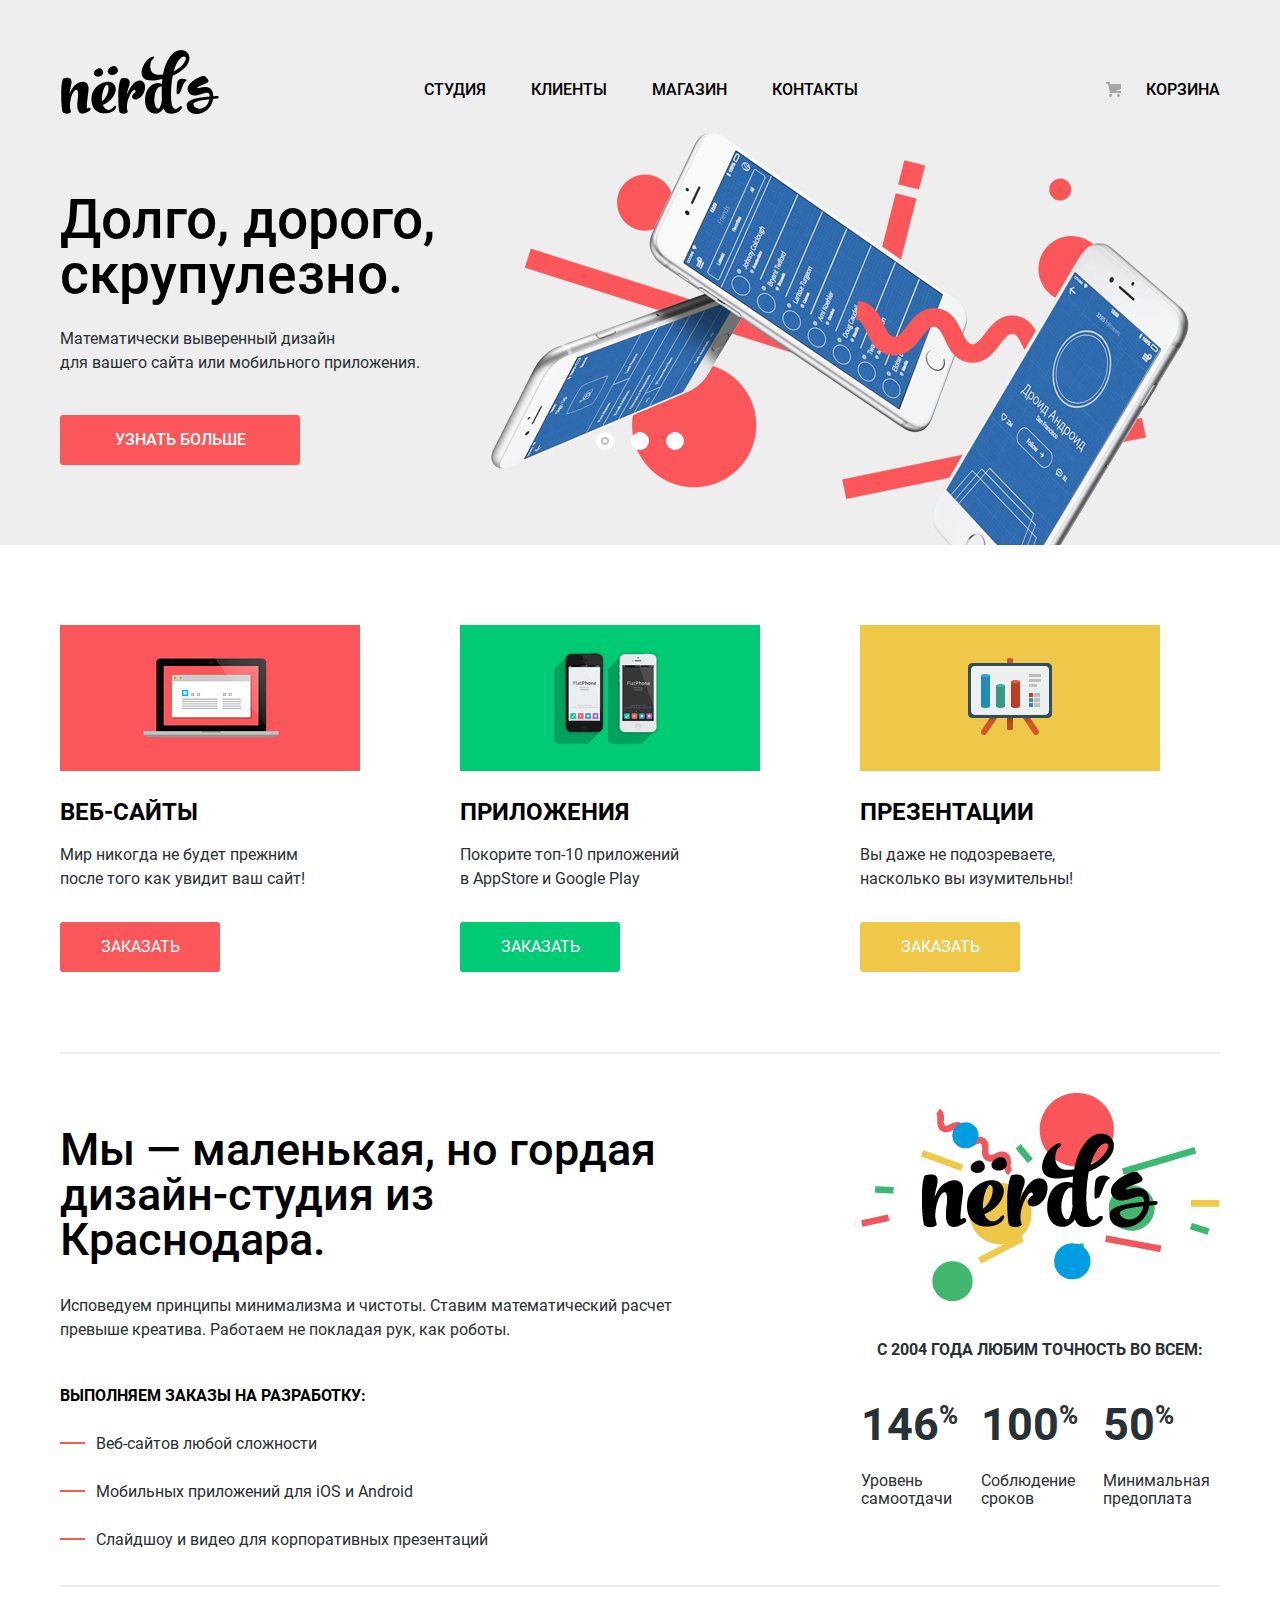
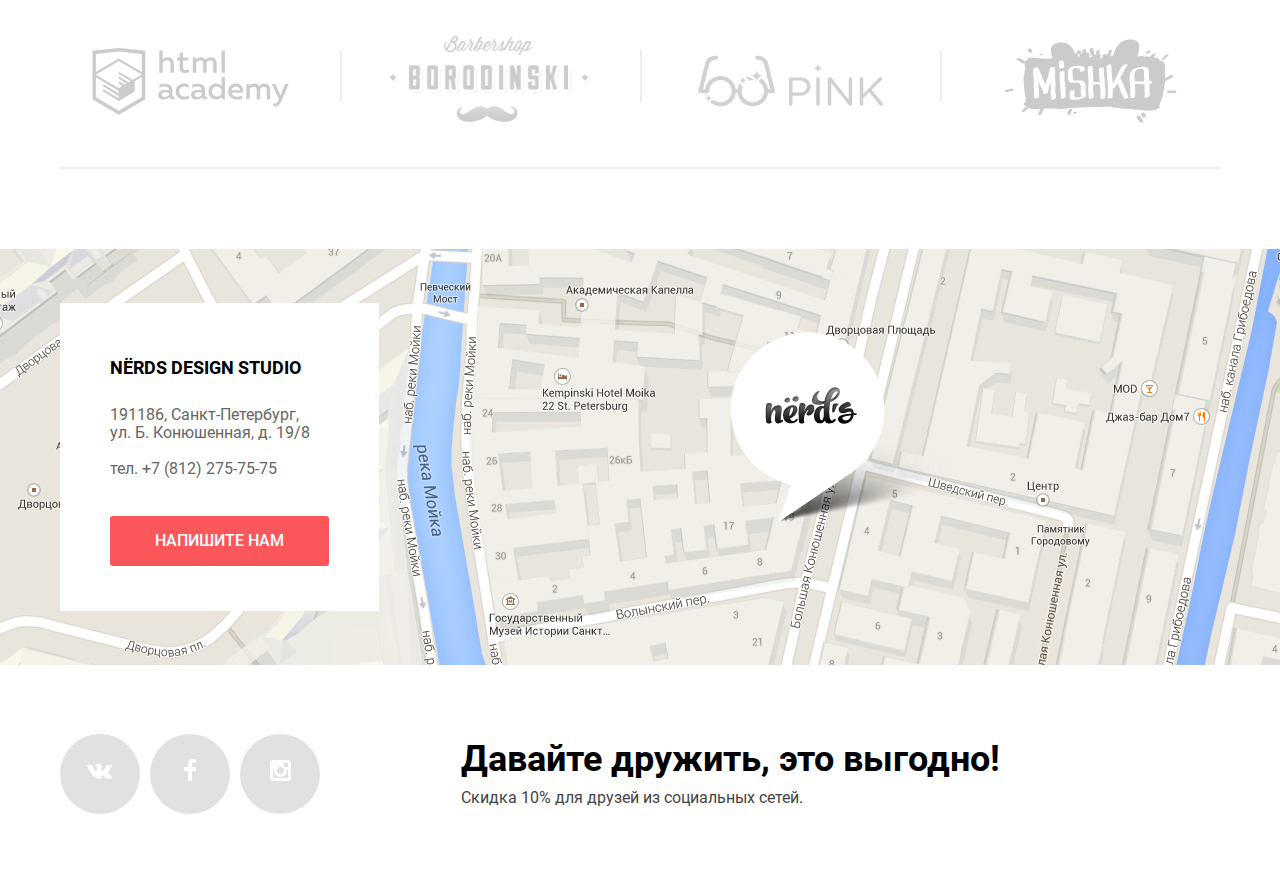
==== commit a5c3b3f5: "Защита личного проекта «Нёрдс» (доработка по замечаниям)" ====
--- a/index.html
+++ b/index.html
@@ -115,7 +115,7 @@
           <p class="service-result">
             Мир никогда не будет прежним <br />
             после того как увидит ваш сайт!</p>
-          <a class="servise-button service-button-red" href="#">
+          <a class="service-button service-button-red" href="#">
             Заказать
           </a>
         </li>
@@ -126,7 +126,7 @@
           <p class="service-result">
             Покорите топ-10 приложений <br />
             в AppStore и Google Play</p>
-          <a class="servise-button service-button-green" href="#">
+          <a class="service-button service-button-green" href="#">
             Заказать
           </a>
         </li>
@@ -138,7 +138,7 @@
             Вы даже не подозреваете,<br />
             насколько вы изумительны!
           </p>
-          <a class="servise-button service-button-yellow" href="#">
+          <a class="service-button service-button-yellow" href="#">
             Заказать
           </a>
         </li>
@@ -223,7 +223,7 @@
             тел. +7 (812) 275-75-75
           </a>
           <div class="contacts-button">
-            <a class="contacts-button-link" href="#">
+            <a class="contacts-button-link" href="writeus.html">
               Напишите нам
             </a>
           </div>
--- a/css/style.min.css
+++ b/css/style.min.css
@@ -1 +1 @@
-@-webkit-keyframes bounce{0%{-webkit-transform:translateY(-2000px);transform:translateY(-2000px)}70%{-webkit-transform:translateY(30px);transform:translateY(30px)}90%{-webkit-transform:translateY(-10px);transform:translateY(-10px)}to{-webkit-transform:translateY(0);transform:translateY(0)}}@keyframes bounce{0%{-webkit-transform:translateY(-2000px);transform:translateY(-2000px)}70%{-webkit-transform:translateY(30px);transform:translateY(30px)}90%{-webkit-transform:translateY(-10px);transform:translateY(-10px)}to{-webkit-transform:translateY(0);transform:translateY(0)}}@-webkit-keyframes shake{0%,to{-webkit-transform:translateY(0);transform:translateY(0)}10%,30%,50%,70%,90%{-webkit-transform:translateY(-10px);transform:translateY(-10px)}20%,40%,60%,80%{-webkit-transform:translateY(10px);transform:translateY(10px)}}@keyframes shake{0%,to{-webkit-transform:translateY(0);transform:translateY(0)}10%,30%,50%,70%,90%{-webkit-transform:translateY(-10px);transform:translateY(-10px)}20%,40%,60%,80%{-webkit-transform:translateY(10px);transform:translateY(10px)}}@font-face{font-family:Roboto;src:url(../fonts/roboto.woff2)format("woff2"),url(../fonts/roboto.woff)format("woff");font-weight:400;font-style:normal}@font-face{font-family:Roboto;src:url(../fonts/robotobold.woff2)format("woff2"),url(../fonts/robotobold.woff)format("woff");font-weight:700;font-style:normal}@font-face{font-family:Roboto;src:url(../fonts/robotomedium.woff2)format("woff2"),url(../fonts/robotomedium.woff)format("woff");font-weight:500;font-style:normal}:root{--basic-black:#000000;--basic-white:#ffffff;--main-content:#283136;--footer-content:#444444;--map-content:#666666;--basic-color:#eeeeee;--selection-basic-color:#4d4d4d;--hover-basic-color:#dfdfdf;--active-basic-color:#d5d5d5;--active-item-basic-color:#dbdbdb;--icon-basic-color:#a6a6a6;--icon-active-basic-color:#231f20;--icon-social-basic-color:#e1e1e1;--shaddow-basic-color:#d7dcdf;--forms-basic-color:#d7dcde;--forms-basic-color-hover:#b4b9bb;--dark-shaddow-basic-color:#ababab;--button-border-basic-color:#c1c1c1;--background-basic-color:#f2f2f2;--basic-black-opacity-06:rgba(0, 0, 0, 0.6);--basic-black-opacity-03:rgba(0, 0, 0, 0.3);--basic-black-opacity-01:rgba(0, 0, 0, 0.1);--basic-white-opacity-06:rgba(255, 255, 255, 0.6);--basic-white-opacity-03:rgba(255, 255, 255, 0.3);--selection-basic-color-opacity-01:rgba(77, 77, 77, 0.1);--selection-basic-color-opacity-04:rgba(77, 77, 77, 0.4);--selection-basic-color-opacity-012:rgba(77, 77, 77, 0.12);--main-content-opaciti-04:rgba(40, 49, 54, 0.4);--button-shaddow:rgba(0, 1, 1, 0.1);--popup-shaddow:rgba(0, 0, 0, 0.4);--filter-shaddow:rgba(0, 0, 0, 0.15);--basic-red:#fb565a;--hover-red:#e74246;--active-red:#d7373b;--basic-green:#00ca74;--hover-green:#00bc6c;--active-green:#00aa62;--basic-yellow:#efc849;--hover-yellow:#eab534;--active-yellow:#e5a722}.page{height:100%}.page-body{font-family:Roboto,Arial,sans-serif;font-size:16px;line-height:24px;font-weight:400;color:var(--main-content);min-height:100%;background-color:var(--basic-white);display:-ms-grid;display:grid;-ms-grid-rows:-webkit-min-content 1fr -webkit-min-content;-ms-grid-rows:min-content 1fr min-content;grid-template-rows:-webkit-min-content 1fr -webkit-min-content;grid-template-rows:min-content 1fr min-content;-ms-flex-line-pack:start;align-content:start}.container{width:1160px;margin:0 auto;padding:0;position:relative}.visually-hidden{position:absolute;width:1px;height:1px;margin:-1px;border:0;padding:0;white-space:nowrap;-webkit-clip-path:inset(100%);clip-path:inset(100%);clip:rect(0 0 0 0);overflow:hidden}.invisible{display:none}.main-header{background-color:var(--basic-color)}.main-navigation{-ms-flex-wrap:wrap;flex-wrap:wrap;-webkit-box-pack:justify;-ms-flex-pack:justify;justify-content:space-between;min-height:114px;font-weight:500;line-height:30px;text-transform:uppercase;text-decoration:none;color:var(--basic-black)}.logo-nerds,.main-navigation,.navigation-list{display:-webkit-box;display:-ms-flexbox;display:flex}.logo-nerds{-webkit-box-align:end;-ms-flex-align:end;align-items:flex-end}.logo-nerds:hover{opacity:.7}.contacts-button:active .contacts-button-link,.logo-nerds:active,.social-icon-wrapper:active .social-icon{opacity:.3}.navigation-list{list-style:none;padding:75px 0 0;margin:0;-ms-flex-wrap:wrap;flex-wrap:wrap;min-width:440px;max-width:885px;-webkit-box-pack:center;-ms-flex-pack:center;justify-content:center}.navigation-item,.navigation-item-user{display:-webkit-box;display:-ms-flexbox;display:flex;position:relative}.navigation-item{margin-right:45px}.navigation-item-user{padding-top:75px;padding-left:40px;-ms-flex-wrap:wrap;flex-wrap:wrap;-webkit-box-pack:center;-ms-flex-pack:center;justify-content:center}.navigation-item-current::before{content:"";width:74px;height:3px;display:block;background-color:var(--basic-red);position:absolute;bottom:-6px;left:1px}.navigation-item-link{text-decoration:inherit;color:inherit}.navigation-item-link:hover{color:var(--basic-red)}.navigation-item-link:active{color:var(--basic-black);opacity:.3}.navigation-item-user::before{content:"";display:block;width:15px;height:15px;background-image:url(../img/main/basket-icon.svg);background-repeat:no-repeat;position:absolute;left:0;top:82px}.map-contacts{position:relative;z-index:3}.contacts{position:absolute;width:219px;height:208px;background-color:var(--basic-white);margin:54px 0;padding:50px;line-height:18px}.contacts-title{color:var(--basic-black);font-weight:700;font-size:18px;line-height:30px;text-transform:uppercase;margin:0}.contacts-adress{font-family:inherit;font-style:inherit;font-weight:inherit;font-size:inherit;margin:23px 0 18px;color:var(--map-content)}.contacts-phone-number{color:var(--map-content);text-decoration:none}.contacts-button{width:219px;height:50px;background-color:var(--basic-red);border-radius:3px;display:-webkit-box;display:-ms-flexbox;display:flex;-webkit-box-pack:center;-ms-flex-pack:center;justify-content:center;-webkit-box-align:center;-ms-flex-align:center;align-items:center;margin:40px 0 47px}.contacts-button-link{font-weight:500;line-height:18px;color:var(--basic-white);text-decoration:none;text-transform:uppercase}.contacts-button:hover{background-color:var(--hover-red)}.contacts-button:active{background-color:var(--active-red);-webkit-box-shadow:inset 0 3px 0 var(--button-shaddow);box-shadow:inset 0 3px 0 var(--button-shaddow)}.map-image-wrapper{width:100%;height:416px;background-color:var(--basic-color);position:relative}.google-map{width:100%;height:100%;position:absolute;z-index:1}.map-image-view{width:100%;height:100%;-o-object-fit:cover;object-fit:cover;display:block}.map-image-marker{width:231px;height:190px;position:absolute;left:57%;top:20%}.friendship{min-height:217px;display:-ms-grid;display:grid;-ms-grid-columns:1fr 2fr;grid-template-columns:1fr 2fr}.social-icon-wrapper,.social-list{display:-webkit-box;display:-ms-flexbox;display:flex;-webkit-box-align:center;-ms-flex-align:center;align-items:center}.social-list{list-style:none;margin:0;padding:68px 0;-webkit-box-pack:start;-ms-flex-pack:start;justify-content:flex-start}.social-icon-wrapper{width:80px;height:80px;margin-right:10px;border-radius:50%;background-color:var(--icon-social-basic-color);-webkit-box-pack:center;-ms-flex-pack:center;justify-content:center}.social-icon-wrapper:hover{background-color:var(--hover-red)}.social-icon-wrapper:active{background-color:var(--active-red);-webkit-box-shadow:inset 0 3px 0 var(--button-shaddow);box-shadow:inset 0 3px 0 var(--button-shaddow)}.friendship-motto{color:var(--basic-black);font-weight:700;font-size:36px;line-height:36px;margin:76px 14px 12px;padding:0}.friendship-discount{color:var(--footer-content);line-height:18px;padding:0;margin-top:0;margin-left:14px}.modal{position:fixed;top:0;right:0;bottom:0;left:0;margin:auto;color:var(--footer-content);background-color:var(--basic-white);-webkit-box-shadow:0 20px 40px var(--popup-shaddow);z-index:15;box-shadow:0 20px 40px var(--popup-shaddow);width:30%;height:30%}.modal-error,.modal-open{-webkit-animation-name:bounce;animation-name:bounce;-webkit-animation-duration:.6s;animation-duration:.6s}.modal-error{-webkit-animation-name:shake;animation-name:shake}.modal-feedback{width:960px;height:590px;display:block}.feedback-title{font-weight:700;font-size:45px;line-height:53px;color:var(--basic-black);margin:63px 0 38px 100px}.feedback-form,.feedback-item{display:-webkit-box;display:-ms-flexbox;display:flex;-ms-flex-wrap:wrap;flex-wrap:wrap}.feedback-form{margin:0 99px 84px 100px;position:relative}.feedback-item{width:360px;height:77px;margin:0 40px 34px 0}.feedback-item:nth-child(even){margin-right:0}.label-feedback-field{font-family:inherit;font-size:inherit;font-weight:700;line-height:18px;color:var(--basic-black);margin-bottom:9px}.feedback-field{width:360px;height:50px;padding:16px}.feedback-textarea{width:760px;height:118px;padding:16px;resize:none}.feedback-field,.feedback-textarea{color:var(--footer-content);opacity:.5;border:2px solid var(--forms-basic-color);-webkit-box-sizing:border-box;box-sizing:border-box;border-radius:3px}.feedback-field::-webkit-input-placeholder,.feedback-textarea::-webkit-input-placeholder{color:var(--footer-content)}.feedback-field::-moz-placeholder,.feedback-textarea::-moz-placeholder{color:var(--footer-content)}.feedback-field:-ms-input-placeholder,.feedback-textarea:-ms-input-placeholder{color:var(--footer-content)}.feedback-field::-ms-input-placeholder,.feedback-textarea::-ms-input-placeholder{color:var(--footer-content)}.feedback-field::placeholder,.feedback-textarea::placeholder{color:var(--footer-content)}.feedback-field:hover,.feedback-textarea:hover{border-color:var(--forms-basic-color-hover);opacity:.5}.feedback-field:focus,.feedback-textarea:focus{border-color:var(--basic-black);opacity:1}.feedback-field:not(:focus):invalid{border-color:var(--hover-red);color:var(--hover-red);opacity:1}.button-feedback-send{width:259px;height:50px;background-color:var(--basic-red);border:0;border-radius:3px;display:-webkit-box;display:-ms-flexbox;display:flex;-webkit-box-pack:center;-ms-flex-pack:center;justify-content:center;margin-top:47px;font-weight:500;color:var(--basic-white);text-transform:uppercase}.button-feedback-send:hover{border:0;background-color:var(--hover-red)}.button-feedback-send:active{border:0;background-color:var(--active-red);-webkit-box-shadow:inset 0 3px 0 var(--button-shaddow);box-shadow:inset 0 3px 0 var(--button-shaddow)}.modal-close{width:21px;height:21px;position:absolute;top:78px;right:90px;border:0;background-color:var(--basic-white);background-image:url(../img/main/close-cross.svg);opacity:.3}.modal-close:hover{opacity:1}.modal-close:active{opacity:.3}.feature-wrapper{background-color:var(--basic-color)}.feature-list{list-style:none;margin:0;padding:0}.feature-item.feature-item-display-none{display:none}.feature-item{display:-ms-grid;display:grid;-ms-grid-columns:397px 760px;grid-template-columns:397px 760px}.feature-context{z-index:5}.feature-motto{width:520px;height:110px;color:var(--basic-black);font-weight:500;font-size:55px;line-height:55px;margin-top:78px;margin-bottom:25px}.feature-mission{width:420px;line-height:26px;padding-bottom:12px}.feature-item:not(:first-child) .feature-mission{padding-top:12px;padding-bottom:0}.feature-button{width:240px;height:50px;border-radius:3px;display:-webkit-box;display:-ms-flexbox;display:flex;color:var(--basic-white);text-transform:uppercase;background-color:var(--basic-red);margin-top:26px}.feature-button:hover{background-color:var(--hover-red)}.feature-button:active{background-color:var(--active-red);-webkit-box-shadow:inset 0 3px 0 var(--button-shaddow);box-shadow:inset 0 3px 0 var(--button-shaddow)}.feature-button:active .feature-button-link{opacity:.3}.feature-button-link{font-weight:500;line-height:18px;color:var(--basic-white);text-decoration:none;margin:auto}.slider-button,.slider-control{height:18px;display:-webkit-box;display:-ms-flexbox;display:flex}.slider-control{-ms-flex-wrap:wrap;flex-wrap:wrap;position:absolute;left:536px;bottom:95px;min-width:88px}.slider-button{width:18px;background-color:var(--basic-white);border:0;border-radius:50%;cursor:pointer;margin-right:17px;padding:0}.slider-button-current::before{content:"";width:8px;height:8px;border:2px solid var(--button-border-basic-color);-webkit-box-sizing:border-box;box-sizing:border-box;border-radius:50%;margin:auto}.services{padding:80px 0;border-bottom:2px solid var(--basic-color)}.service-list{list-style:none;margin:0;padding:0;display:-ms-grid;display:grid;-webkit-column-gap:40px;-moz-column-gap:40px;column-gap:40px;-ms-grid-columns:1fr 40px 1fr 40px 1fr;grid-template-columns:1fr 1fr 1fr}.service-image{display:block}.service-item-title{color:var(--basic-black);font-weight:700;font-size:24px;line-height:30px;text-transform:uppercase;margin:26px 0 14px}.service-result{width:255px;height:48px}.servise-button{width:160px;height:50px;margin-top:31px;border-radius:3px;display:-webkit-box;display:-ms-flexbox;display:flex;color:var(--basic-white);text-transform:uppercase;text-decoration:none;-webkit-box-pack:center;-ms-flex-pack:center;justify-content:center;-webkit-box-align:center;-ms-flex-align:center;align-items:center}.about-us-service-item::before,.service-button-red{background-color:var(--basic-red)}.service-button-red:hover{background-color:var(--hover-red)}.service-button-red:active{background-color:var(--active-red);color:var(--basic-white-opacity-03);-webkit-box-shadow:inset 0 3px 0 var(--button-shaddow);box-shadow:inset 0 3px 0 var(--button-shaddow)}.service-button-green{background-color:var(--basic-green)}.service-button-green:hover{background-color:var(--hover-green)}.service-button-green:active{background-color:var(--active-green);color:var(--basic-white-opacity-03);-webkit-box-shadow:inset 0 3px 0 var(--button-shaddow);box-shadow:inset 0 3px 0 var(--button-shaddow)}.service-button-yellow{background-color:var(--basic-yellow)}.service-button-yellow:hover{background-color:var(--hover-yellow)}.service-button-yellow:active{background-color:var(--active-yellow);color:var(--basic-white-opacity-03);-webkit-box-shadow:inset 0 3px 0 var(--button-shaddow);box-shadow:inset 0 3px 0 var(--button-shaddow)}.about-us{display:-ms-grid;display:grid;-ms-grid-columns:650px 150px 360px;grid-template-columns:650px 360px;-webkit-column-gap:150px;-moz-column-gap:150px;column-gap:150px;border-bottom:2px solid var(--basic-color)}.about-us-information{padding-top:73px}.about-us-discription{font-weight:500;font-size:45px;line-height:45px;color:var(--basic-black);margin:0}.about-us-principles{width:646px;margin-top:32px;line-height:26px}.about-us-services-title{font-weight:700;text-transform:uppercase;font-size:inherit;line-height:inherit;color:var(--basic-black);margin:38px 0 24px}.about-us-service-list{list-style:none;margin:0;padding:0}.about-us-service-item{position:relative;margin-left:36px;margin-bottom:24px}.about-us-service-item::before{content:"";display:block;width:25px;height:2px;position:absolute;left:-36px;top:10px}.assurances{padding:39px 0 72px}.assurances-table{border-collapse:collapse}.assurances-table td:nth-child(2){padding-left:16px}.assurances-table td:nth-child(3){padding-left:20px}.assurances-item td{padding-top:12px;line-height:20px}.assurances-legend{font-weight:700;text-transform:uppercase;margin:30px 0}.assurances-value{font-weight:700;font-size:45px;line-height:64px}.assurances-sup{vertical-align:super;font-size:26px;line-height:40px}.partners{border-bottom:2px solid var(--basic-color);margin-bottom:80px}.partners-list{list-style:none;margin:0;padding:0;display:-ms-grid;display:grid;-webkit-box-pack:center;-ms-flex-pack:center;justify-content:center;-webkit-box-align:center;-ms-flex-align:center;align-items:center;-ms-grid-columns:300px 300px 300px 300px;grid-template-columns:300px 300px 300px 300px;-ms-grid-rows:180px;grid-template-rows:180px}.partners-list>:nth-child(1){-ms-grid-row:1;-ms-grid-column:1}.partners-list>:nth-child(2){-ms-grid-row:1;-ms-grid-column:2}.partners-list>:nth-child(3){-ms-grid-row:1;-ms-grid-column:3}.partners-list>:nth-child(4){-ms-grid-row:1;-ms-grid-column:4}.partners-item{-o-object-fit:contain;object-fit:contain;display:-webkit-box;display:-ms-flexbox;display:flex;-webkit-box-pack:center;-ms-flex-pack:center;justify-content:center;-webkit-box-align:center;-ms-flex-align:center;align-items:center;position:relative;height:180px;padding-top:15px}.logo-partners{opacity:.2}.logo-partners:hover{opacity:1}.logo-partners:active{opacity:.1}.partners-item:not(:first-child)::before{content:"";display:block;width:2px;height:52px;background-color:var(--basic-color);position:absolute;top:70px;left:0}.catalog-title{background-color:var(--basic-color);margin:0;text-align:center;padding-top:78px;padding-bottom:108px;font-weight:500;font-size:55px;line-height:55px;color:var(--basic-black)}.catalog-wrapper{display:-ms-grid;display:grid;-ms-grid-columns:auto 760px;grid-template-columns:auto 760px}.filters{-ms-grid-row:1;-ms-grid-row-span:2;grid-row:1/3;width:260px}.filter-field{border:0;margin:0;padding:0}.filter-title{font-weight:700;font-size:18px;line-height:30px;text-transform:uppercase;color:var(--basic-black);margin:0;padding:0}.filter-price{margin-top:55px;display:-webkit-box;display:-ms-flexbox;display:flex;-ms-flex-wrap:wrap;flex-wrap:wrap}.price-range{width:260px;height:80px;margin-top:48px;background-color:var(--basic-color);border-radius:3px;position:relative}.price-scale{width:205px;height:2px;background-color:var(--shaddow-basic-color);position:absolute;left:33px;top:39px}.price-bar{width:138px;height:2px;background-color:var(--basic-green)}.toggle{width:4px;height:4px;background-color:var(--icon-basic-color);border:8px solid var(--basic-white);border-radius:50%;-webkit-box-shadow:0 2px 1px var(--filter-shaddow);box-shadow:0 2px 1px var(--filter-shaddow);position:absolute;top:30px;cursor:pointer}.toggle-min{left:18px}.toggle-max{left:160px}.price-controls{margin-top:14px;line-height:22px;text-transform:uppercase;display:-webkit-box;display:-ms-flexbox;display:flex;-webkit-box-pack:justify;-ms-flex-pack:justify;justify-content:space-between;width:100%}.max-price,.min-price{width:70px;height:34px;background-color:var(--basic-color);border-radius:3px;margin-left:11px;text-align:center;border:1px solid var(--basic-color)}.filter-list{list-style:none;margin:16px 0 0;padding:0}.filter-item{margin-left:36px;margin-bottom:20px;line-height:20px;position:relative}.filter-grid{margin-top:54px}.filter-features{margin-top:26px}.input-switch-radio+label::before{content:"";width:25px;height:25px;color:var(--selection-basic-color);opacity:.4;border:4px solid var(--selection-basic-color);-webkit-box-sizing:border-box;box-sizing:border-box;border-radius:50%;position:absolute;left:-36px;top:-3px}.input-switch-radio:checked+label::after{content:"";width:9px;height:9px;background-color:var(--selection-basic-color);opacity:.4;border-radius:50%;position:absolute;left:-28px;top:5px}.input-switch-checkbox:not(:hover):checked+label::before,.input-switch-checkbox:not(:hover):not(:checked)+label::before,.input-switch-radio:not(:hover):checked+label::after,.input-switch-radio:not(:hover):checked+label::before{opacity:.4}.input-switch-checkbox:not(:checked)+label::before{content:"";opacity:.4;width:23px;height:23px;background:url(../img/catalog/checkbox-off.svg);position:absolute;left:-36px;top:-3px}.input-switch-checkbox:checked+label::before{content:"";width:25px;height:23px;background:url(../img/catalog/checkbox-on.svg);opacity:.4;position:absolute;left:-36px;top:-3px}.input-switch+label{cursor:pointer}.input-switch:not(:disabled):hover+label::before{opacity:1}.input-switch:checked:hover+label::after,.input-switch:checked:hover+label::before{opacity:1}.input-switch:focus+label::after,.input-switch:focus+label::before{opacity:1}.input-switch:disabled+label{color:var(--main-content);opacity:.3;cursor:default}.input-switch:disabled+label::before .input-switch:disabled:hover+label::before{color:var(--selection-basic-color);cursor:default}.filter-template-button{width:100%;height:50px;margin-top:30px;background-color:var(--basic-color);font-weight:500;line-height:18px;text-transform:uppercase;color:var(--basic-black);border:0;border-radius:3px;cursor:pointer}.filter-template-button:hover{background-color:var(--hover-basic-color)}.filter-template-button:active{background-color:var(--active-basic-color);color:var(--basic-black-opacity-03);-webkit-box-shadow:inset 0 3px 0 var(--button-shaddow);box-shadow:inset 0 3px 0 var(--button-shaddow)}.sorting{display:-webkit-box;display:-ms-flexbox;display:flex;-webkit-box-pack:justify;-ms-flex-pack:justify;justify-content:space-between;margin:55px 0 48px}.sorting-title{font-weight:700;font-size:18px;line-height:30px;text-transform:uppercase;color:var(--basic-black);margin:0;padding:0}.sorting-list{list-style:none;margin:0;padding:0;display:-webkit-box;display:-ms-flexbox;display:flex;-ms-flex-wrap:wrap;flex-wrap:wrap;-webkit-box-align:center;-ms-flex-align:center;align-items:center;-webkit-box-pack:start;-ms-flex-pack:start;justify-content:flex-start}.sorting-item-type{text-decoration:none;font-size:14px;line-height:18px;text-transform:uppercase;color:var(--basic-black);margin-right:25px;opacity:.3}.sorting-item-type:hover{opacity:.6}.activ-type,.sorting-item-type:active{opacity:1}.sorting-item:nth-child(4){padding:0 18px 0 22px}.sort-direction .sort-direction-path{fill:var(--icon-basic-color);opacity:.2}.sort-direction:hover .sort-direction-path{fill:var(--icon-basic-color);opacity:1}.active-direction .sort-direction-path,.sort-direction:active .sort-direction-path{fill:var(--icon-active-basic-color);opacity:1}.template-list{list-style:none;margin:0;padding:0;display:-webkit-box;display:-ms-flexbox;display:flex;-ms-flex-wrap:wrap;flex-wrap:wrap}.template-item{margin-top:40px;margin-bottom:30px;width:360px;height:580px;position:relative}.template-item:nth-of-type(odd){margin-right:40px}.template-item-image{width:100%;border:1px solid var(--basic-black-opacity-01);display:block;-webkit-box-sizing:border-box;box-sizing:border-box;background-color:var(--background-basic-color);border-bottom-left-radius:5px;border-bottom-right-radius:5px}.template-item::before{content:"";display:block;margin:0;padding:0;width:360px;height:40px;background-image:url(../img/catalog/browser.svg);background-repeat:no-repeat;opacity:.12;position:absolute;top:-40px}.template-item:focus-within .template-item-image,.template-item:hover .template-item-image{border:0;-webkit-filter:drop-shadow(0 6px 15px rgba(0,0,0,.25));filter:drop-shadow(0 6px 15px rgba(0,0,0,.25))}.template-item:focus-within::before,.template-item:hover::before{opacity:1}.template-item-info{display:none}.template-item:focus-within .template-item-info,.template-item:hover .template-item-info{max-width:100%;max-height:510px;display:block;background-color:var(--basic-color);position:absolute;left:0;bottom:0;padding:26px 53px 44px 52px;margin-bottom:2px;cursor:default;text-align:center;line-height:18px;color:var(--map-content);overflow:visible auto}.item-info-link{text-decoration:none}.template-item-title{font-weight:700;font-size:18px;line-height:30px;text-align:center;text-transform:uppercase;color:var(--basic-black);margin:0 0 12px}.template-item-title:hover{color:var(--basic-red);cursor:pointer}.template-item-title:active{color:var(--basic-black);opacity:.3;cursor:pointer}.template-item-text{margin:12px 0 32px}.template-item-button{width:200px;height:50px;margin:32px auto 0;background-color:var(--basic-red);border:0;border-radius:3px;-webkit-box-pack:center;-ms-flex-pack:center;justify-content:center;-webkit-box-align:center;-ms-flex-align:center;align-items:center;font-weight:500;color:var(--basic-white);text-transform:uppercase;text-decoration:none}.template-item-button:hover{border:0;background-color:var(--hover-red)}.template-item-button:active{border:0;background-color:var(--active-red);-webkit-box-shadow:inset 0 3px 0 var(--button-shaddow);box-shadow:inset 0 3px 0 var(--button-shaddow)}.pagination-item,.pagination-list,.template-item-button{display:-webkit-box;display:-ms-flexbox;display:flex}.pagination-list{list-style:none;-ms-flex-wrap:wrap;flex-wrap:wrap;margin:25px 0 60px;padding:0}.pagination-item{min-width:50px;height:50px;margin-right:11px;text-align:center;background-color:var(--basic-color);border-radius:3px;cursor:pointer}.pagination-item-next{min-width:260px;margin-right:0}.page-current{border:3px solid var(--active-item-basic-color);-webkit-box-sizing:border-box;box-sizing:border-box;background-color:var(--basic-white)}.pagination-link{margin:auto;text-decoration:none;text-transform:uppercase;color:var(--basic-black);font-weight:500;line-height:18px}.pagination-item:hover{background-color:var(--hover-basic-color)}.pagination-item:active{background:var(--active-basic-color);-webkit-box-shadow:inset 0 3px 0 var(--button-shaddow);box-shadow:inset 0 3px 0 var(--button-shaddow)}.pagination-item:active .pagination-link{opacity:.3}
+@-webkit-keyframes bounce{0%{-webkit-transform:translateY(-2000px);transform:translateY(-2000px)}70%{-webkit-transform:translateY(30px);transform:translateY(30px)}90%{-webkit-transform:translateY(-10px);transform:translateY(-10px)}to{-webkit-transform:translateY(0);transform:translateY(0)}}@keyframes bounce{0%{-webkit-transform:translateY(-2000px);transform:translateY(-2000px)}70%{-webkit-transform:translateY(30px);transform:translateY(30px)}90%{-webkit-transform:translateY(-10px);transform:translateY(-10px)}to{-webkit-transform:translateY(0);transform:translateY(0)}}@-webkit-keyframes shake{0%,to{-webkit-transform:translateY(0);transform:translateY(0)}10%,30%,50%,70%,90%{-webkit-transform:translateY(-10px);transform:translateY(-10px)}20%,40%,60%,80%{-webkit-transform:translateY(10px);transform:translateY(10px)}}@keyframes shake{0%,to{-webkit-transform:translateY(0);transform:translateY(0)}10%,30%,50%,70%,90%{-webkit-transform:translateY(-10px);transform:translateY(-10px)}20%,40%,60%,80%{-webkit-transform:translateY(10px);transform:translateY(10px)}}@font-face{font-family:Roboto;src:url(../fonts/roboto.woff2)format("woff2"),url(../fonts/roboto.woff)format("woff");font-weight:400;font-style:normal}@font-face{font-family:Roboto;src:url(../fonts/robotobold.woff2)format("woff2"),url(../fonts/robotobold.woff)format("woff");font-weight:700;font-style:normal}@font-face{font-family:Roboto;src:url(../fonts/robotomedium.woff2)format("woff2"),url(../fonts/robotomedium.woff)format("woff");font-weight:500;font-style:normal}:root{--basic-black:#000000;--basic-white:#ffffff;--main-content:#283136;--footer-content:#444444;--map-content:#666666;--basic-color:#eeeeee;--selection-basic-color:#4d4d4d;--hover-basic-color:#dfdfdf;--active-basic-color:#d5d5d5;--active-item-basic-color:#dbdbdb;--icon-basic-color:#a6a6a6;--icon-active-basic-color:#231f20;--icon-social-basic-color:#e1e1e1;--shaddow-basic-color:#d7dcdf;--forms-basic-color:#d7dcde;--forms-basic-color-hover:#b4b9bb;--dark-shaddow-basic-color:#ababab;--button-border-basic-color:#c1c1c1;--background-basic-color:#f2f2f2;--basic-black-opacity-06:rgba(0, 0, 0, 0.6);--basic-black-opacity-03:rgba(0, 0, 0, 0.3);--basic-black-opacity-01:rgba(0, 0, 0, 0.1);--basic-black-opacity-025:rgba(0, 0, 0, 0.25);--basic-white-opacity-06:rgba(255, 255, 255, 0.6);--basic-white-opacity-03:rgba(255, 255, 255, 0.3);--selection-basic-color-opacity-01:rgba(77, 77, 77, 0.1);--selection-basic-color-opacity-04:rgba(77, 77, 77, 0.4);--selection-basic-color-opacity-012:rgba(77, 77, 77, 0.12);--main-content-opaciti-04:rgba(40, 49, 54, 0.4);--button-shaddow:rgba(0, 1, 1, 0.1);--popup-shaddow:rgba(0, 0, 0, 0.4);--filter-shaddow:rgba(0, 0, 0, 0.15);--basic-red:#fb565a;--hover-red:#e74246;--active-red:#d7373b;--basic-green:#00ca74;--hover-green:#00bc6c;--active-green:#00aa62;--basic-yellow:#efc849;--hover-yellow:#eab534;--active-yellow:#e5a722}.page{height:100%}.page-body{font-family:Roboto,Arial,sans-serif;font-size:16px;line-height:24px;font-weight:400;color:var(--main-content);min-height:100%;background-color:var(--basic-white);display:-ms-grid;display:grid;-ms-grid-rows:-webkit-min-content 1fr -webkit-min-content;-ms-grid-rows:min-content 1fr min-content;grid-template-rows:-webkit-min-content 1fr -webkit-min-content;grid-template-rows:min-content 1fr min-content;-ms-flex-line-pack:start;align-content:start}.container{width:1160px;margin:0 auto;padding:0;position:relative}.visually-hidden{position:absolute;width:1px;height:1px;margin:-1px;border:0;padding:0;white-space:nowrap;-webkit-clip-path:inset(100%);clip-path:inset(100%);clip:rect(0 0 0 0);overflow:hidden}.invisible{display:none}.main-header{background-color:var(--basic-color)}.main-navigation{-ms-flex-wrap:wrap;flex-wrap:wrap;-webkit-box-pack:justify;-ms-flex-pack:justify;justify-content:space-between;min-height:114px;font-weight:500;line-height:30px;text-transform:uppercase;text-decoration:none;color:var(--basic-black)}.logo-nerds,.main-navigation,.navigation-list{display:-webkit-box;display:-ms-flexbox;display:flex}.logo-nerds{-webkit-box-align:end;-ms-flex-align:end;align-items:flex-end}.logo-nerds:hover{opacity:.7}.contacts-button:active .contacts-button-link,.logo-nerds:active,.social-icon-wrapper:active .social-icon{opacity:.3}.navigation-list{list-style:none;padding:75px 0 0;margin:0;-ms-flex-wrap:wrap;flex-wrap:wrap;min-width:440px;max-width:885px;-webkit-box-pack:center;-ms-flex-pack:center;justify-content:center}.navigation-item,.navigation-item-user{display:-webkit-box;display:-ms-flexbox;display:flex;position:relative}.navigation-item{margin-right:45px}.navigation-item-user{padding-top:75px;padding-left:40px;-ms-flex-wrap:wrap;flex-wrap:wrap;-webkit-box-pack:center;-ms-flex-pack:center;justify-content:center}.navigation-item-current::before{content:"";width:74px;height:3px;display:block;background-color:var(--basic-red);position:absolute;bottom:-6px;left:1px}.navigation-item-link{text-decoration:inherit;color:inherit}.navigation-item-link:hover{color:var(--basic-red)}.navigation-item-link:active{color:var(--basic-black);opacity:.3}.navigation-item-user::before{content:"";display:block;width:15px;height:15px;background-image:url(../img/main/basket-icon.svg);background-repeat:no-repeat;position:absolute;left:0;top:82px}.map-contacts{position:relative;z-index:3}.contacts{position:absolute;width:219px;height:208px;background-color:var(--basic-white);margin:54px 0;padding:50px;line-height:18px}.contacts-title{color:var(--basic-black);font-weight:700;font-size:18px;line-height:30px;text-transform:uppercase;margin:0}.contacts-adress{font-family:inherit;font-style:inherit;font-weight:inherit;font-size:inherit;margin:23px 0 18px;color:var(--map-content)}.contacts-phone-number{color:var(--map-content);text-decoration:none}.contacts-button{width:219px;height:50px;background-color:var(--basic-red);border-radius:3px;display:-webkit-box;display:-ms-flexbox;display:flex;-webkit-box-pack:center;-ms-flex-pack:center;justify-content:center;-webkit-box-align:center;-ms-flex-align:center;align-items:center;margin:38px 0 47px}.contacts-button-link{font-weight:500;line-height:18px;color:var(--basic-white);text-decoration:none;text-transform:uppercase}.contacts-button:hover{background-color:var(--hover-red)}.contacts-button:active{background-color:var(--active-red);-webkit-box-shadow:inset 0 3px 0 var(--button-shaddow);box-shadow:inset 0 3px 0 var(--button-shaddow)}.map-image-wrapper{width:100%;height:416px;background-color:var(--basic-color);position:relative}.google-map{width:100%;height:100%;position:absolute;z-index:1}.map-image-view{width:100%;height:100%;-o-object-fit:cover;object-fit:cover;display:block}.map-image-marker{width:231px;height:190px;position:absolute;left:57%;top:20%}.friendship{min-height:217px;display:-ms-grid;display:grid;-ms-grid-columns:1fr 2fr;grid-template-columns:1fr 2fr}.social-icon-wrapper,.social-list{display:-webkit-box;display:-ms-flexbox;display:flex;-webkit-box-align:center;-ms-flex-align:center;align-items:center}.social-list{list-style:none;margin:0;padding:68px 0;-webkit-box-pack:start;-ms-flex-pack:start;justify-content:flex-start}.social-icon-wrapper{width:80px;height:80px;margin-right:10px;border-radius:50%;background-color:var(--icon-social-basic-color);-webkit-box-pack:center;-ms-flex-pack:center;justify-content:center}.social-icon-wrapper:hover{background-color:var(--hover-red)}.social-icon-wrapper:active{background-color:var(--active-red);-webkit-box-shadow:inset 0 3px 0 var(--button-shaddow);box-shadow:inset 0 3px 0 var(--button-shaddow)}.friendship-motto{color:var(--basic-black);font-weight:700;font-size:36px;line-height:36px;margin:76px 14px 10px;padding:0}.friendship-discount{color:var(--footer-content);line-height:22px;padding:0;margin-top:0;margin-left:14px}.modal{position:fixed;top:0;right:0;bottom:0;left:0;margin:auto;color:var(--footer-content);background-color:var(--basic-white);-webkit-box-shadow:0 20px 40px var(--popup-shaddow);z-index:15;box-shadow:0 20px 40px var(--popup-shaddow);width:30%;height:30%}.modal-error,.modal-open{-webkit-animation-name:bounce;animation-name:bounce;-webkit-animation-duration:.6s;animation-duration:.6s}.modal-error{-webkit-animation-name:shake;animation-name:shake}.modal-feedback{width:960px;height:590px;display:block}.feedback-title{font-weight:700;font-size:45px;line-height:53px;color:var(--basic-black);margin:63px 0 38px 100px}.feedback-form,.feedback-item{display:-webkit-box;display:-ms-flexbox;display:flex;-ms-flex-wrap:wrap;flex-wrap:wrap}.feedback-form{margin:0 99px 84px 100px;position:relative}.feedback-item{width:360px;height:77px;margin:0 40px 34px 0}.feedback-item:nth-child(even){margin-right:0}.label-feedback-field{font-family:inherit;font-size:inherit;font-weight:700;line-height:18px;color:var(--basic-black);margin-bottom:9px}.feedback-field{width:360px;height:50px;padding:16px}.feedback-textarea{width:760px;height:118px;padding:16px;resize:none}.feedback-field,.feedback-textarea{color:var(--footer-content);opacity:.5;border:2px solid var(--forms-basic-color);-webkit-box-sizing:border-box;box-sizing:border-box;border-radius:3px}.feedback-field::-webkit-input-placeholder,.feedback-textarea::-webkit-input-placeholder{color:var(--footer-content)}.feedback-field::-moz-placeholder,.feedback-textarea::-moz-placeholder{color:var(--footer-content)}.feedback-field:-ms-input-placeholder,.feedback-textarea:-ms-input-placeholder{color:var(--footer-content)}.feedback-field::-ms-input-placeholder,.feedback-textarea::-ms-input-placeholder{color:var(--footer-content)}.feedback-field::placeholder,.feedback-textarea::placeholder{color:var(--footer-content)}.feedback-field:hover,.feedback-textarea:hover{border-color:var(--forms-basic-color-hover);opacity:.5}.feedback-field:focus,.feedback-textarea:focus{border-color:var(--basic-black);opacity:1}.feedback-field:not(:focus):invalid{border-color:var(--hover-red);color:var(--hover-red);opacity:1}.button-feedback-send{width:259px;height:50px;background-color:var(--basic-red);border:0;border-radius:3px;display:-webkit-box;display:-ms-flexbox;display:flex;-webkit-box-pack:center;-ms-flex-pack:center;justify-content:center;margin-top:47px;font-weight:500;color:var(--basic-white);text-transform:uppercase}.button-feedback-send:hover{border:0;background-color:var(--hover-red)}.button-feedback-send:active{border:0;background-color:var(--active-red);-webkit-box-shadow:inset 0 3px 0 var(--button-shaddow);box-shadow:inset 0 3px 0 var(--button-shaddow)}.modal-close{width:21px;height:21px;position:absolute;top:78px;right:90px;border:0;background-color:var(--basic-white);background-image:url(../img/main/close-cross.svg);opacity:.3}.modal-close:hover{opacity:1}.modal-close:active{opacity:.3}.feature-wrapper{background-color:var(--basic-color)}.feature-list{list-style:none;margin:0;padding:0}.feature-item.feature-item-display-none{display:none}.feature-item{display:-ms-grid;display:grid;-ms-grid-columns:397px 760px;grid-template-columns:397px 760px}.feature-context{z-index:5}.feature-motto{width:520px;height:110px;color:var(--basic-black);font-weight:500;font-size:55px;line-height:55px;margin-top:78px;margin-bottom:25px}.feature-mission{width:420px;padding-bottom:12px}.feature-item:not(:first-child) .feature-mission{padding-top:12px;padding-bottom:0}.feature-button{width:240px;height:50px;border-radius:3px;display:-webkit-box;display:-ms-flexbox;display:flex;color:var(--basic-white);text-transform:uppercase;background-color:var(--basic-red);margin-top:28px}.feature-button:hover{background-color:var(--hover-red)}.feature-button:active{background-color:var(--active-red);-webkit-box-shadow:inset 0 3px 0 var(--button-shaddow);box-shadow:inset 0 3px 0 var(--button-shaddow)}.feature-button:active .feature-button-link{opacity:.3}.feature-button-link{font-weight:500;line-height:18px;color:var(--basic-white);text-decoration:none;margin:auto}.slider-button,.slider-control{height:18px;display:-webkit-box;display:-ms-flexbox;display:flex}.slider-control{-ms-flex-wrap:wrap;flex-wrap:wrap;position:absolute;left:536px;bottom:95px;min-width:88px}.slider-button{width:18px;background-color:var(--basic-white);border:0;border-radius:50%;cursor:pointer;margin-right:17px;padding:0}.slider-button-current::before{content:"";width:8px;height:8px;border:2px solid var(--button-border-basic-color);-webkit-box-sizing:border-box;box-sizing:border-box;border-radius:50%;margin:auto}.services{padding:80px 0;border-bottom:2px solid var(--basic-color)}.service-list{list-style:none;margin:0;padding:0;display:-ms-grid;display:grid;-webkit-column-gap:40px;-moz-column-gap:40px;column-gap:40px;-ms-grid-columns:1fr 40px 1fr 40px 1fr;grid-template-columns:1fr 1fr 1fr}.service-image{display:block}.service-item-title{color:var(--basic-black);font-weight:700;font-size:24px;line-height:30px;text-transform:uppercase;margin:26px 0 14px}.service-result{width:255px;min-height:48px}.service-button{width:160px;height:50px;margin-top:31px;border-radius:3px;display:-webkit-box;display:-ms-flexbox;display:flex;color:var(--basic-white);text-transform:uppercase;text-decoration:none;-webkit-box-pack:center;-ms-flex-pack:center;justify-content:center;-webkit-box-align:center;-ms-flex-align:center;align-items:center;line-height:18px}.about-us-service-item::before,.service-button-red{background-color:var(--basic-red)}.service-button-red:hover{background-color:var(--hover-red)}.service-button-red:active{background-color:var(--active-red);color:var(--basic-white-opacity-03);-webkit-box-shadow:inset 0 3px 0 var(--button-shaddow);box-shadow:inset 0 3px 0 var(--button-shaddow)}.service-button-green{background-color:var(--basic-green)}.service-button-green:hover{background-color:var(--hover-green)}.service-button-green:active{background-color:var(--active-green);color:var(--basic-white-opacity-03);-webkit-box-shadow:inset 0 3px 0 var(--button-shaddow);box-shadow:inset 0 3px 0 var(--button-shaddow)}.service-button-yellow{background-color:var(--basic-yellow)}.service-button-yellow:hover{background-color:var(--hover-yellow)}.service-button-yellow:active{background-color:var(--active-yellow);color:var(--basic-white-opacity-03);-webkit-box-shadow:inset 0 3px 0 var(--button-shaddow);box-shadow:inset 0 3px 0 var(--button-shaddow)}.about-us{display:-ms-grid;display:grid;-ms-grid-columns:650px 150px 360px;grid-template-columns:650px 360px;-webkit-column-gap:150px;-moz-column-gap:150px;column-gap:150px;border-bottom:2px solid var(--basic-color)}.about-us-information{padding-top:73px}.about-us-discription{font-weight:500;font-size:45px;line-height:45px;color:var(--basic-black);margin:0}.about-us-principles{width:646px;margin-top:32px;line-height:24px}.about-us-services-title{font-weight:700;text-transform:uppercase;font-size:inherit;line-height:inherit;color:var(--basic-black);margin:42px 0 24px}.about-us-service-list{list-style:none;margin:0;padding:0}.about-us-service-item{position:relative;margin-left:36px;margin-bottom:24px}.about-us-service-item::before{content:"";display:block;width:25px;height:2px;position:absolute;left:-36px;top:10px}.assurances{padding:39px 0 76px}.assurances-table{border-collapse:collapse}.assurances-table td:nth-child(2){padding-left:16px}.assurances-table td:nth-child(3){padding-left:20px}.assurances-item td{padding-top:14px;line-height:18px}.assurances-legend{font-weight:700;text-transform:uppercase;margin:30px 0}.assurances-value{font-weight:700;font-size:45px;line-height:64px}.assurances-sup{vertical-align:super;font-size:26px;line-height:40px}.partners{border-bottom:2px solid var(--basic-color);margin-bottom:80px}.partners-list{list-style:none;margin:0;padding:0;display:-ms-grid;display:grid;-webkit-box-pack:center;-ms-flex-pack:center;justify-content:center;-webkit-box-align:center;-ms-flex-align:center;align-items:center;-ms-grid-columns:300px 300px 300px 300px;grid-template-columns:300px 300px 300px 300px;-ms-grid-rows:180px;grid-template-rows:180px}.partners-list>:nth-child(1){-ms-grid-row:1;-ms-grid-column:1}.partners-list>:nth-child(2){-ms-grid-row:1;-ms-grid-column:2}.partners-list>:nth-child(3){-ms-grid-row:1;-ms-grid-column:3}.partners-list>:nth-child(4){-ms-grid-row:1;-ms-grid-column:4}.partners-item{-o-object-fit:contain;object-fit:contain;display:-webkit-box;display:-ms-flexbox;display:flex;-webkit-box-pack:center;-ms-flex-pack:center;justify-content:center;-webkit-box-align:center;-ms-flex-align:center;align-items:center;position:relative;height:180px;padding-top:15px}.logo-partners{opacity:.2}.logo-partners:hover{opacity:1}.logo-partners:active{opacity:.1}.partners-item:not(:first-child)::before{content:"";display:block;width:2px;height:52px;background-color:var(--basic-color);position:absolute;top:70px;left:0}.catalog-title{background-color:var(--basic-color);margin:0;text-align:center;padding-top:78px;padding-bottom:108px;font-weight:500;font-size:55px;line-height:55px;color:var(--basic-black)}.catalog-wrapper{display:-ms-grid;display:grid;-ms-grid-columns:auto 760px;grid-template-columns:auto 760px}.filters{-ms-grid-row:1;-ms-grid-row-span:2;grid-row:1/3;width:260px}.filter-field{border:0;margin:0;padding:0}.filter-title{font-weight:700;font-size:18px;line-height:30px;text-transform:uppercase;color:var(--basic-black);margin:0;padding:0}.filter-price{margin-top:55px;display:-webkit-box;display:-ms-flexbox;display:flex;-ms-flex-wrap:wrap;flex-wrap:wrap}.price-range{width:260px;height:80px;margin-top:48px;background-color:var(--basic-color);border-radius:3px;position:relative}.price-scale{width:205px;height:2px;background-color:var(--shaddow-basic-color);position:absolute;left:33px;top:39px}.price-bar{width:138px;height:2px;background-color:var(--basic-green)}.toggle{width:4px;height:4px;background-color:var(--icon-basic-color);border:8px solid var(--basic-white);border-radius:50%;-webkit-box-shadow:0 2px 1px var(--filter-shaddow);box-shadow:0 2px 1px var(--filter-shaddow);position:absolute;top:30px;cursor:pointer}.toggle-min{left:18px}.toggle-max{left:160px}.price-controls{margin-top:14px;line-height:22px;text-transform:uppercase;display:-webkit-box;display:-ms-flexbox;display:flex;-webkit-box-pack:justify;-ms-flex-pack:justify;justify-content:space-between;width:100%}.max-price,.min-price{width:70px;height:34px;background-color:var(--basic-color);border-radius:3px;margin-left:11px;text-align:center;border:1px solid var(--basic-color)}.filter-list{list-style:none;margin:16px 0 0;padding:0}.filter-item{margin-left:36px;margin-bottom:20px;line-height:20px;position:relative}.filter-grid{margin-top:54px}.filter-features{margin-top:26px}.input-switch-radio+label::before{content:"";width:25px;height:25px;color:var(--selection-basic-color);opacity:.4;border:4px solid var(--selection-basic-color);-webkit-box-sizing:border-box;box-sizing:border-box;border-radius:50%;position:absolute;left:-36px;top:-3px}.input-switch-radio:checked+label::after{content:"";width:9px;height:9px;background-color:var(--selection-basic-color);opacity:.4;border-radius:50%;position:absolute;left:-28px;top:5px}.input-switch-checkbox:not(:hover):checked+label::before,.input-switch-checkbox:not(:hover):not(:checked)+label::before,.input-switch-radio:not(:hover):checked+label::after,.input-switch-radio:not(:hover):checked+label::before{opacity:.4}.input-switch-checkbox:not(:checked)+label::before{content:"";opacity:.4;width:23px;height:23px;background:url(../img/catalog/checkbox-off.svg);position:absolute;left:-36px;top:-3px}.input-switch-checkbox:checked+label::before{content:"";width:25px;height:23px;background:url(../img/catalog/checkbox-on.svg);opacity:.4;position:absolute;left:-36px;top:-3px}.input-switch+label{cursor:pointer}.input-switch:not(:disabled):focus+label::after,.input-switch:not(:disabled):focus+label::before,.input-switch:not(:disabled):hover+label::before{opacity:1}.input-switch:checked:hover+label::after,.input-switch:checked:hover+label::before{opacity:1}.input-switch:disabled+label{color:var(--main-content);opacity:.3;cursor:default}.input-switch:disabled+label::before .input-switch:disabled:hover+label::before{color:var(--selection-basic-color);cursor:default}.filter-template-button{width:100%;height:50px;margin-top:30px;background-color:var(--basic-color);font-weight:500;line-height:18px;text-transform:uppercase;color:var(--basic-black);border:0;border-radius:3px;cursor:pointer}.filter-template-button:hover{background-color:var(--hover-basic-color)}.filter-template-button:active{background-color:var(--active-basic-color);color:var(--basic-black-opacity-03);-webkit-box-shadow:inset 0 3px 0 var(--button-shaddow);box-shadow:inset 0 3px 0 var(--button-shaddow)}.sorting{display:-webkit-box;display:-ms-flexbox;display:flex;-webkit-box-pack:justify;-ms-flex-pack:justify;justify-content:space-between;margin:55px 0 48px}.sorting-title{font-weight:700;font-size:18px;line-height:30px;text-transform:uppercase;color:var(--basic-black);margin:0;padding:0}.sorting-list{list-style:none;margin:0;padding:0;display:-webkit-box;display:-ms-flexbox;display:flex;-ms-flex-wrap:wrap;flex-wrap:wrap;-webkit-box-align:center;-ms-flex-align:center;align-items:center;-webkit-box-pack:start;-ms-flex-pack:start;justify-content:flex-start}.sorting-item-type{text-decoration:none;font-size:14px;line-height:18px;text-transform:uppercase;color:var(--basic-black);margin-right:25px;opacity:.3}.sorting-item-type:hover{opacity:.6}.active-type,.sorting-item-type:active{opacity:1}.sorting-item:nth-child(4){padding:0 18px 0 22px}.sort-direction .sort-direction-path{fill:var(--icon-basic-color);opacity:.2}.active-direction,.sort-direction:hover .sort-direction-path{fill:var(--icon-basic-color);opacity:1}.active-direction .sort-direction-path,.sort-direction:active .sort-direction-path{fill:var(--icon-active-basic-color);opacity:1}.template-list{list-style:none;margin:0;padding:0;display:-webkit-box;display:-ms-flexbox;display:flex;-ms-flex-wrap:wrap;flex-wrap:wrap}.template-item{margin-top:40px;margin-bottom:30px;width:360px;height:580px;position:relative}.template-item:nth-of-type(odd){margin-right:40px}.template-item-image{width:100%;border:1px solid var(--basic-black-opacity-01);display:block;-webkit-box-sizing:border-box;box-sizing:border-box;background-color:var(--background-basic-color);border-bottom-left-radius:5px;border-bottom-right-radius:5px}.template-item::before{content:"";display:block;margin:0;padding:0;width:360px;height:40px;background-image:url(../img/catalog/browser.svg);background-repeat:no-repeat;opacity:.12;position:absolute;top:-40px}.template-item:focus-within .template-item-image,.template-item:hover .template-item-image{border:0;-webkit-filter:drop-shadow(0 6px 15px var(--basic-black-opacity-025));filter:drop-shadow(0 6px 15px var(--basic-black-opacity-025))}.template-item:focus-within::before,.template-item:hover::before{opacity:1}.template-item-info{display:none}.template-item:focus-within .template-item-info,.template-item:hover .template-item-info{max-width:100%;max-height:510px;display:block;background-color:var(--basic-color);position:absolute;left:0;bottom:0;padding:26px 53px 44px 52px;margin-bottom:2px;cursor:default;text-align:center;line-height:18px;color:var(--map-content);overflow:visible auto}.item-info-link{text-decoration:none}.template-item-title{font-weight:700;font-size:18px;line-height:30px;text-align:center;text-transform:uppercase;color:var(--basic-black);margin:0 0 12px}.template-item-title:hover{color:var(--basic-red);cursor:pointer}.template-item-title:active{color:var(--basic-black);opacity:.3;cursor:pointer}.template-item-text{margin:12px 0 32px;line-height:18px}.template-item-button{width:200px;height:50px;margin:32px auto 0;background-color:var(--basic-red);border:0;border-radius:3px;-webkit-box-pack:center;-ms-flex-pack:center;justify-content:center;-webkit-box-align:center;-ms-flex-align:center;align-items:center;font-weight:500;line-height:18px;color:var(--basic-white);text-transform:uppercase;text-decoration:none}.template-item-button:hover{border:0;background-color:var(--hover-red)}.template-item-button:active{border:0;background-color:var(--active-red);-webkit-box-shadow:inset 0 3px 0 var(--button-shaddow);box-shadow:inset 0 3px 0 var(--button-shaddow)}.pagination-item,.pagination-list,.template-item-button{display:-webkit-box;display:-ms-flexbox;display:flex}.pagination-list{list-style:none;-ms-flex-wrap:wrap;flex-wrap:wrap;margin:25px 0 60px;padding:0}.pagination-item{min-width:50px;height:50px;margin-right:11px;text-align:center;background-color:var(--basic-color);border-radius:3px;cursor:pointer}.pagination-item-next{min-width:260px;margin-right:0}.page-current{border:3px solid var(--active-item-basic-color);-webkit-box-sizing:border-box;box-sizing:border-box;background-color:var(--basic-white)}.pagination-link{margin:auto;text-decoration:none;text-transform:uppercase;color:var(--basic-black);font-weight:500;line-height:18px}.pagination-item:hover{background-color:var(--hover-basic-color)}.pagination-item:active{background:var(--active-basic-color);-webkit-box-shadow:inset 0 3px 0 var(--button-shaddow);box-shadow:inset 0 3px 0 var(--button-shaddow)}.pagination-item:active .pagination-link{opacity:.3}
